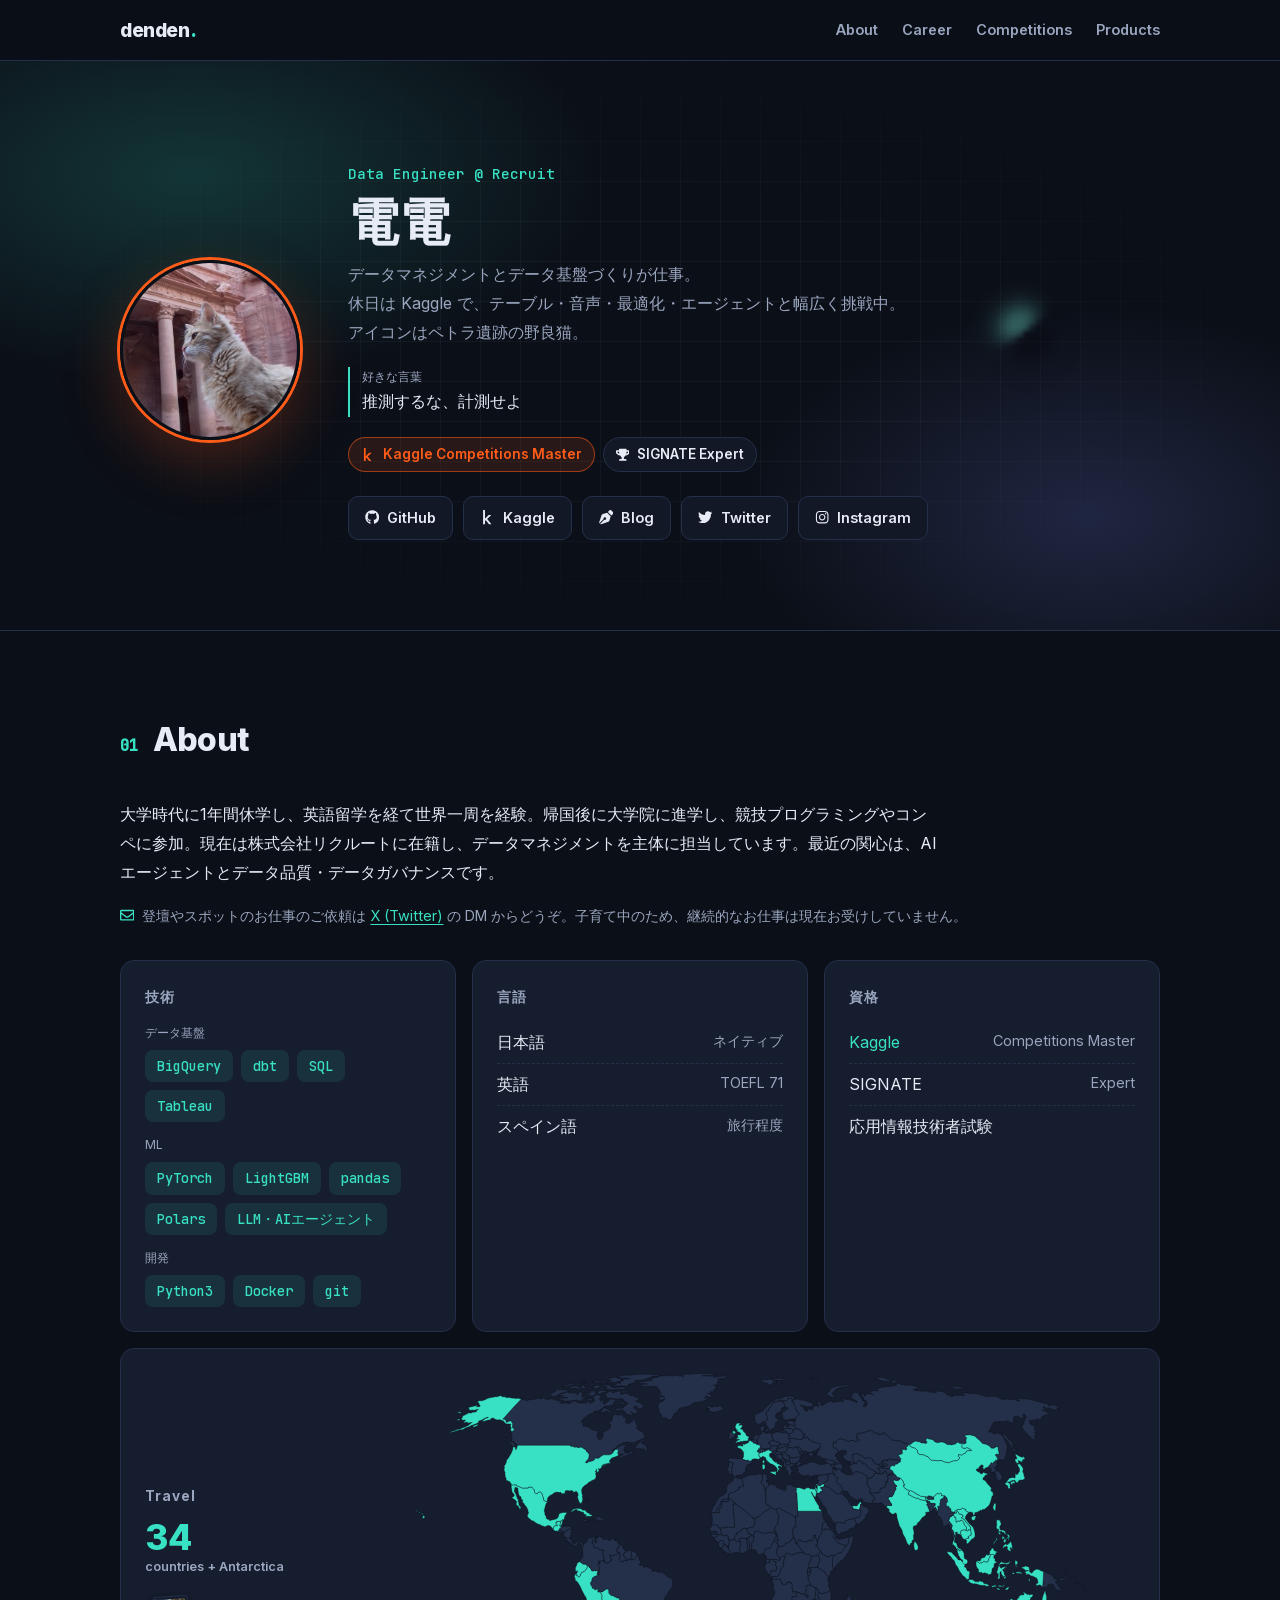
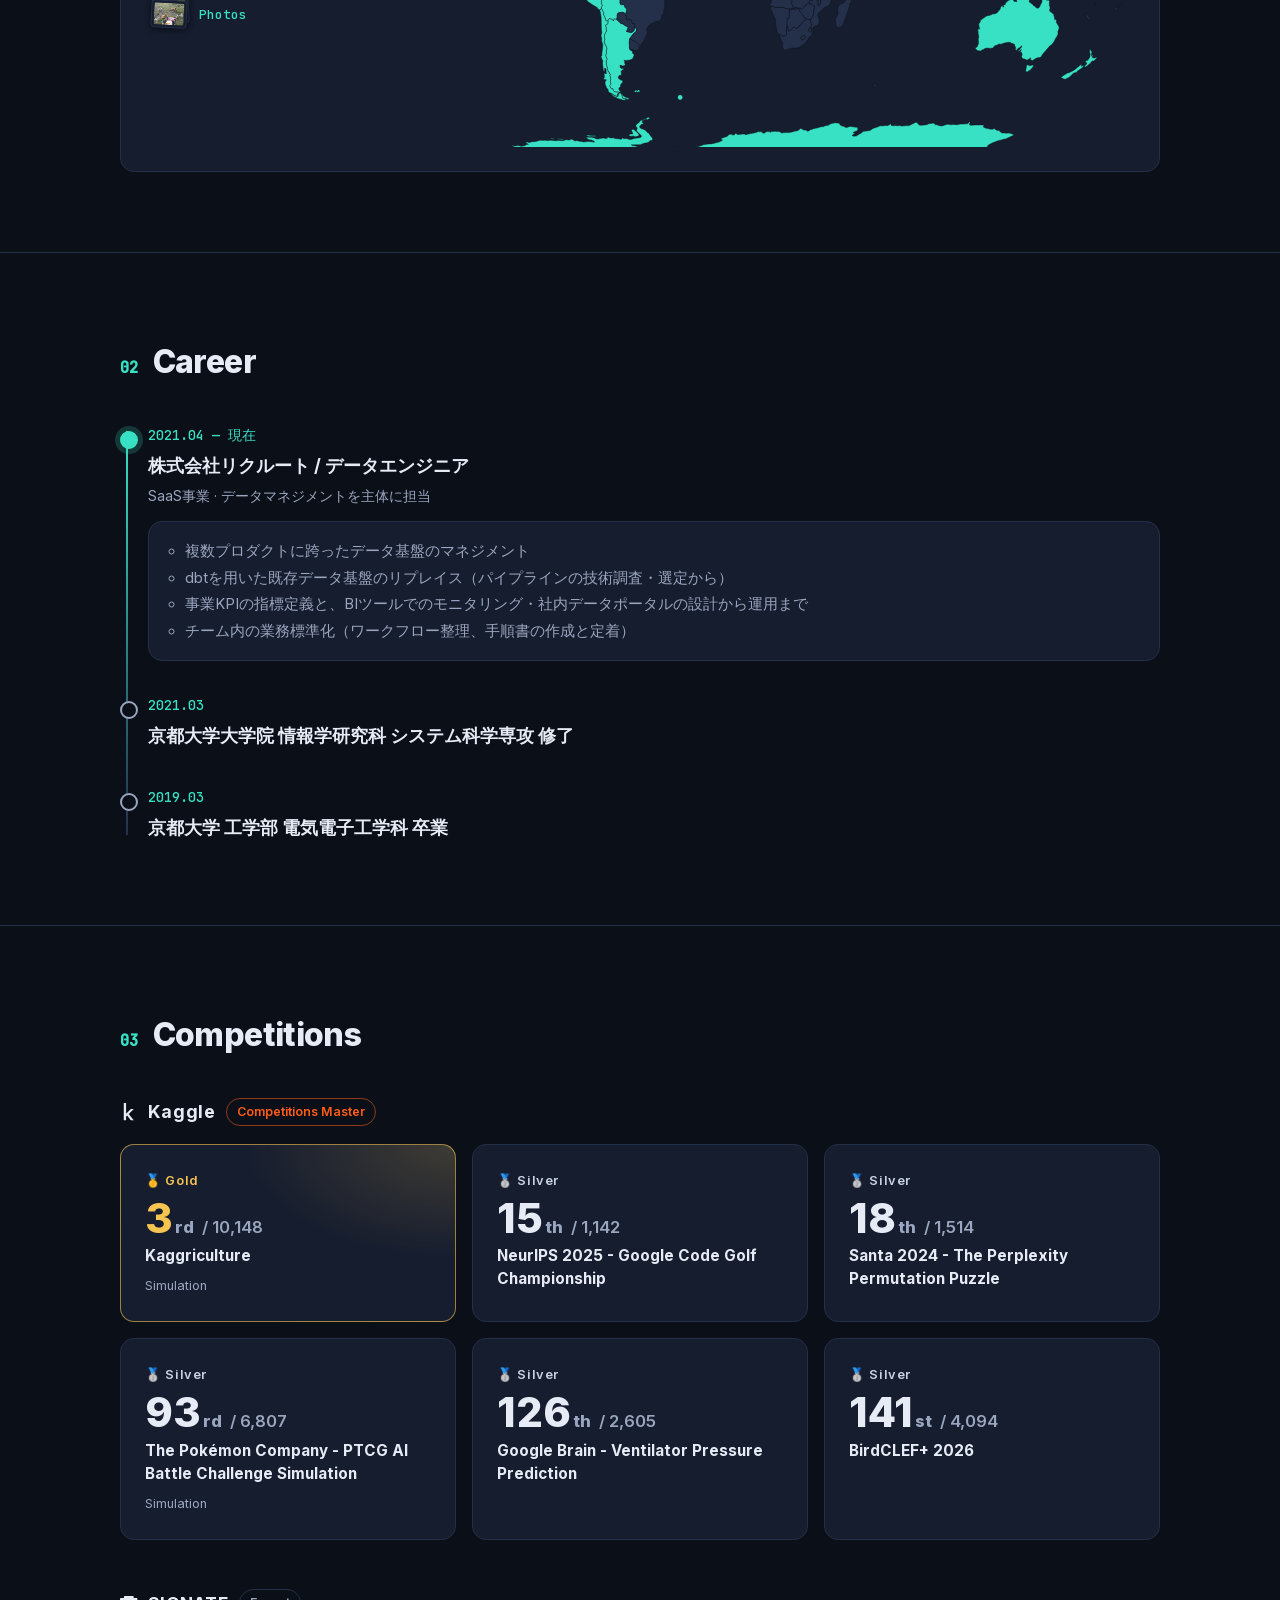
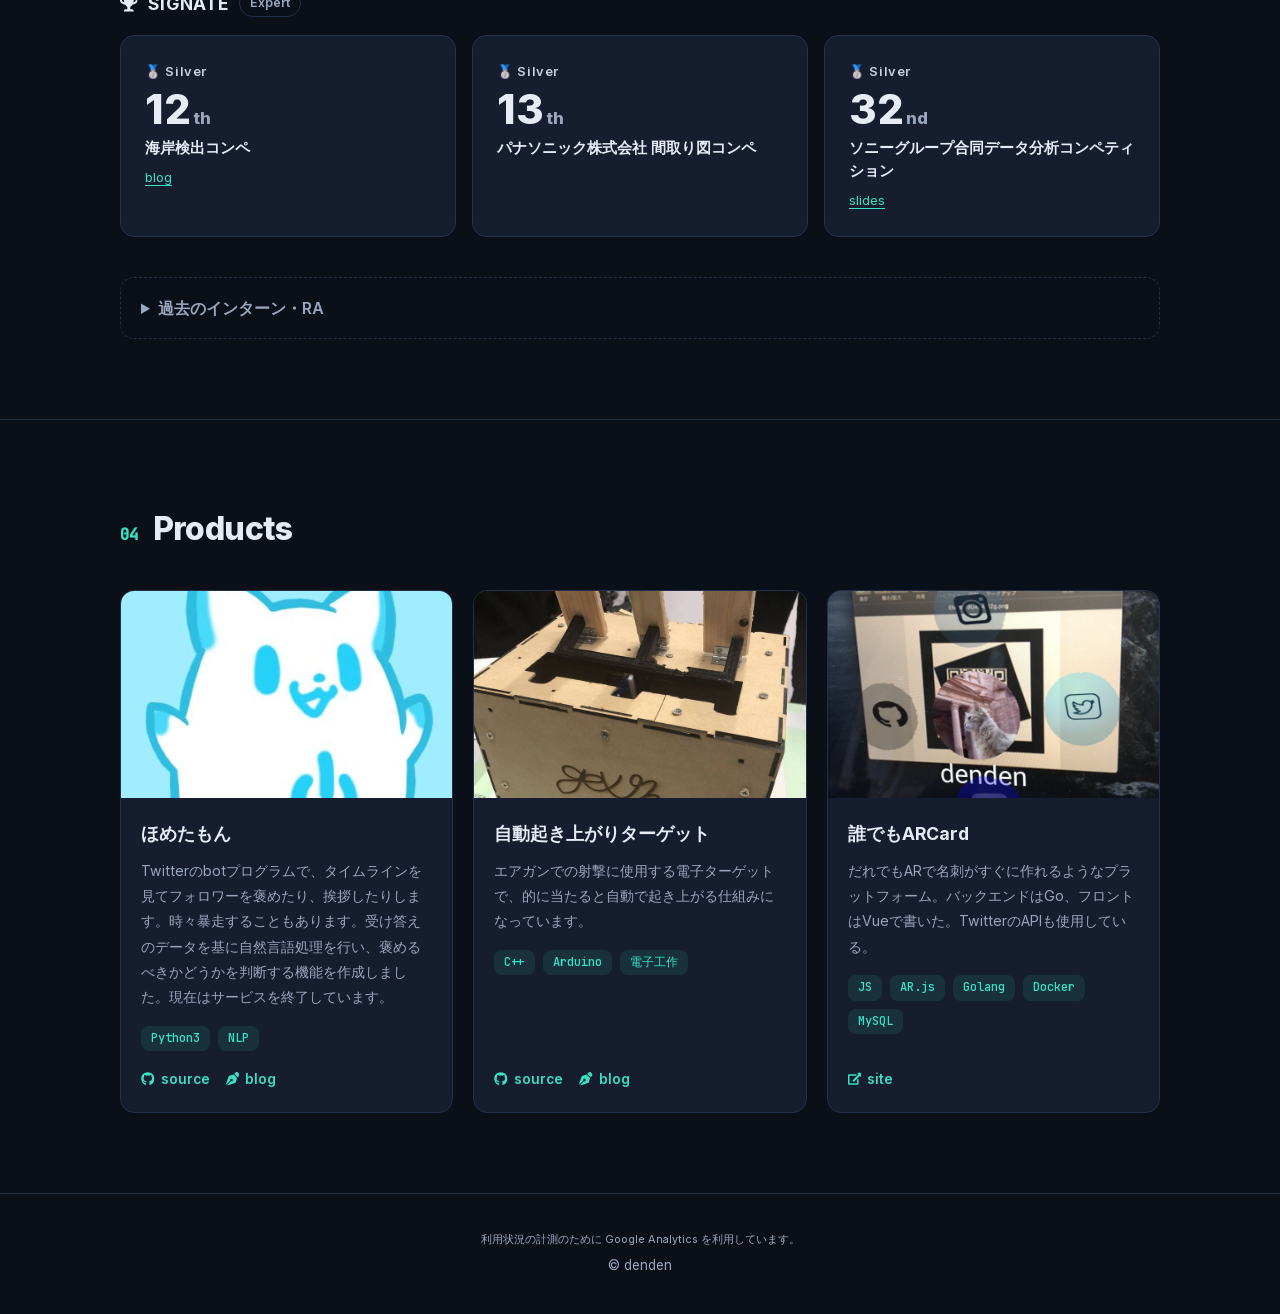
==== index.html @ c428d642 "旅の写真ビューアと地球儀のズーム・標高表示を改善" ====
<!DOCTYPE html>
<html lang="ja">

<head>
  <meta charset="utf-8">
  <!-- viewport -->
  <meta name="viewport" content="width=device-width, initial-scale=1.0">
  <title>電電のページ</title>
  <meta name="description" content="データエンジニア 電電(denden) のプロフィールページ">
  <!-- SNSでシェアしたときのカード -->
  <meta property="og:type" content="website">
  <meta property="og:url" content="https://seven320.github.io/">
  <meta property="og:title" content="電電のページ">
  <meta property="og:description" content="データエンジニア 電電(denden) のプロフィールページ">
  <meta property="og:image" content="https://seven320.github.io/images/icon-circle.jpg">
  <meta property="og:image:alt" content="ヨルダン・ペトラ遺跡の野良猫">
  <meta property="og:site_name" content="電電のページ">
  <meta property="og:locale" content="ja_JP">
  <meta name="twitter:card" content="summary">
  <meta name="twitter:site" content="@yosyuaomenww">
  <link rel="preload" href="fonts/inter-latin.woff2" as="font" type="font/woff2" crossorigin>
  <link rel="icon" href="images/favicon.png" type="image/png">
  <link rel="apple-touch-icon" href="images/apple-touch-icon.png">
  <!-- css link -->
  <link rel="stylesheet" href="css/stylesheet.css">
  <!-- Google Analytics (GA4)。表示を遅くしないようにページの読み込みが終わってから読み込む -->
  <script>
    window.dataLayer = window.dataLayer || [];
    function gtag(){dataLayer.push(arguments);}
    gtag('js', new Date());
    gtag('config', 'G-CBPD48S3KB');
    window.addEventListener('load', function() {
      // 表示が落ち着いてから読み込む
      setTimeout(function() {
        var script = document.createElement('script');
        script.async = true;
        script.src = 'https://www.googletagmanager.com/gtag/js?id=G-CBPD48S3KB';
        document.head.appendChild(script);
      }, 3000);
    });
  </script>
</head>

<body>
  <a href="#main" class="skip-link">本文へスキップ</a>
  <!-- アイコン: Font Awesome Free 5.5.0 (CC BY 4.0) https://fontawesome.com/license/free -->
  <svg class="icon-defs" aria-hidden="true">
    <symbol id="i-github" viewBox="0 0 496 512"><path d="M165.9 397.4c0 2-2.3 3.6-5.2 3.6-3.3.3-5.6-1.3-5.6-3.6 0-2 2.3-3.6 5.2-3.6 3-.3 5.6 1.3 5.6 3.6zm-31.1-4.5c-.7 2 1.3 4.3 4.3 4.9 2.6 1 5.6 0 6.2-2s-1.3-4.3-4.3-5.2c-2.6-.7-5.5.3-6.2 2.3zm44.2-1.7c-2.9.7-4.9 2.6-4.6 4.9.3 2 2.9 3.3 5.9 2.6 2.9-.7 4.9-2.6 4.6-4.6-.3-1.9-3-3.2-5.9-2.9zM244.8 8C106.1 8 0 113.3 0 252c0 110.9 69.8 205.8 169.5 239.2 12.8 2.3 17.3-5.6 17.3-12.1 0-6.2-.3-40.4-.3-61.4 0 0-70 15-84.7-29.8 0 0-11.4-29.1-27.8-36.6 0 0-22.9-15.7 1.6-15.4 0 0 24.9 2 38.6 25.8 21.9 38.6 58.6 27.5 72.9 20.9 2.3-16 8.8-27.1 16-33.7-55.9-6.2-112.3-14.3-112.3-110.5 0-27.5 7.6-41.3 23.6-58.9-2.6-6.5-11.1-33.3 2.6-67.9 20.9-6.5 69 27 69 27 20-5.6 41.5-8.5 62.8-8.5s42.8 2.9 62.8 8.5c0 0 48.1-33.6 69-27 13.7 34.7 5.2 61.4 2.6 67.9 16 17.7 25.8 31.5 25.8 58.9 0 96.5-58.9 104.2-114.8 110.5 9.2 7.9 17 22.9 17 46.4 0 33.7-.3 75.4-.3 83.6 0 6.5 4.6 14.4 17.3 12.1C428.2 457.8 496 362.9 496 252 496 113.3 383.5 8 244.8 8zM97.2 352.9c-1.3 1-1 3.3.7 5.2 1.6 1.6 3.9 2.3 5.2 1 1.3-1 1-3.3-.7-5.2-1.6-1.6-3.9-2.3-5.2-1zm-10.8-8.1c-.7 1.3.3 2.9 2.3 3.9 1.6 1 3.6.7 4.3-.7.7-1.3-.3-2.9-2.3-3.9-2-.6-3.6-.3-4.3.7zm32.4 35.6c-1.6 1.3-1 4.3 1.3 6.2 2.3 2.3 5.2 2.6 6.5 1 1.3-1.3.7-4.3-1.3-6.2-2.2-2.3-5.2-2.6-6.5-1zm-11.4-14.7c-1.6 1-1.6 3.6 0 5.9 1.6 2.3 4.3 3.3 5.6 2.3 1.6-1.3 1.6-3.9 0-6.2-1.4-2.3-4-3.3-5.6-2z"/></symbol>
    <symbol id="i-instagram" viewBox="0 0 448 512"><path d="M224.1 141c-63.6 0-114.9 51.3-114.9 114.9s51.3 114.9 114.9 114.9S339 319.5 339 255.9 287.7 141 224.1 141zm0 189.6c-41.1 0-74.7-33.5-74.7-74.7s33.5-74.7 74.7-74.7 74.7 33.5 74.7 74.7-33.6 74.7-74.7 74.7zm146.4-194.3c0 14.9-12 26.8-26.8 26.8-14.9 0-26.8-12-26.8-26.8s12-26.8 26.8-26.8 26.8 12 26.8 26.8zm76.1 27.2c-1.7-35.9-9.9-67.7-36.2-93.9-26.2-26.2-58-34.4-93.9-36.2-37-2.1-147.9-2.1-184.9 0-35.8 1.7-67.6 9.9-93.9 36.1s-34.4 58-36.2 93.9c-2.1 37-2.1 147.9 0 184.9 1.7 35.9 9.9 67.7 36.2 93.9s58 34.4 93.9 36.2c37 2.1 147.9 2.1 184.9 0 35.9-1.7 67.7-9.9 93.9-36.2 26.2-26.2 34.4-58 36.2-93.9 2.1-37 2.1-147.8 0-184.8zM398.8 388c-7.8 19.6-22.9 34.7-42.6 42.6-29.5 11.7-99.5 9-132.1 9s-102.7 2.6-132.1-9c-19.6-7.8-34.7-22.9-42.6-42.6-11.7-29.5-9-99.5-9-132.1s-2.6-102.7 9-132.1c7.8-19.6 22.9-34.7 42.6-42.6 29.5-11.7 99.5-9 132.1-9s102.7-2.6 132.1 9c19.6 7.8 34.7 22.9 42.6 42.6 11.7 29.5 9 99.5 9 132.1s2.7 102.7-9 132.1z"/></symbol>
    <symbol id="i-kaggle" viewBox="0 0 291.72 512"><path d="M291.72 508.98c-.51 2.01-2.51 3.01-6.01 3.01h-66.92c-4.02 0-7.51-1.75-10.52-5.27L97.74 366.14l-30.82 29.32v109.02c0 5.02-2.51 7.52-7.52 7.52H7.52C2.5 512 0 509.5 0 504.48V7.51C0 2.51 2.5 0 7.52 0H59.4c5.01 0 7.52 2.51 7.52 7.51v306l132.32-133.82c3.51-3.5 7.02-5.26 10.52-5.26h69.18c6.96 0 7.9 7.87 5.26 10.52L144.35 320.26l145.86 181.2"/></symbol>
    <symbol id="i-twitter" viewBox="0 0 512 512"><path d="M459.37 151.716c.325 4.548.325 9.097.325 13.645 0 138.72-105.583 298.558-298.558 298.558-59.452 0-114.68-17.219-161.137-47.106 8.447.974 16.568 1.299 25.34 1.299 49.055 0 94.213-16.568 130.274-44.832-46.132-.975-84.792-31.188-98.112-72.772 6.498.974 12.995 1.624 19.818 1.624 9.421 0 18.843-1.3 27.614-3.573-48.081-9.747-84.143-51.98-84.143-102.985v-1.299c13.969 7.797 30.214 12.67 47.431 13.319-28.264-18.843-46.781-51.005-46.781-87.391 0-19.492 5.197-37.36 14.294-52.954 51.655 63.675 129.3 105.258 216.365 109.807-1.624-7.797-2.599-15.918-2.599-24.04 0-57.828 46.782-104.934 104.934-104.934 30.213 0 57.502 12.67 76.67 33.137 23.715-4.548 46.456-13.32 66.599-25.34-7.798 24.366-24.366 44.833-46.132 57.827 21.117-2.273 41.584-8.122 60.426-16.243-14.292 20.791-32.161 39.308-52.628 54.253z"/></symbol>
    <symbol id="i-envelope" viewBox="0 0 512 512"><path d="M464 64H48C21.49 64 0 85.49 0 112v288c0 26.51 21.49 48 48 48h416c26.51 0 48-21.49 48-48V112c0-26.51-21.49-48-48-48zm0 48v40.805c-22.422 18.259-58.168 46.651-134.587 106.49-16.841 13.247-50.201 45.072-73.413 44.701-23.208.375-56.579-31.459-73.413-44.701C106.18 199.465 70.425 171.067 48 152.805V112h416zM48 400V214.398c22.914 18.251 55.409 43.862 104.938 82.646 21.857 17.205 60.134 55.186 103.062 54.955 42.717.231 80.509-37.199 103.053-54.947 49.528-38.783 82.032-64.401 104.947-82.653V400H48z"/></symbol>
    <symbol id="i-external-link-alt" viewBox="0 0 576 512"><path d="M576 24v127.984c0 21.461-25.96 31.98-40.971 16.971l-35.707-35.709-243.523 243.523c-9.373 9.373-24.568 9.373-33.941 0l-22.627-22.627c-9.373-9.373-9.373-24.569 0-33.941L442.756 76.676l-35.703-35.705C391.982 25.9 402.656 0 424.024 0H552c13.255 0 24 10.745 24 24zM407.029 270.794l-16 16A23.999 23.999 0 0 0 384 303.765V448H64V128h264a24.003 24.003 0 0 0 16.97-7.029l16-16C376.089 89.851 365.381 64 344 64H48C21.49 64 0 85.49 0 112v352c0 26.51 21.49 48 48 48h352c26.51 0 48-21.49 48-48V287.764c0-21.382-25.852-32.09-40.971-16.97z"/></symbol>
    <symbol id="i-pen-nib" viewBox="0 0 512 512"><path d="M136.6 138.79a64.003 64.003 0 0 0-43.31 41.35L0 460l14.69 14.69L164.8 324.58c-2.99-6.26-4.8-13.18-4.8-20.58 0-26.51 21.49-48 48-48s48 21.49 48 48-21.49 48-48 48c-7.4 0-14.32-1.81-20.58-4.8L37.31 497.31 52 512l279.86-93.29a64.003 64.003 0 0 0 41.35-43.31L416 224 288 96l-151.4 42.79zm361.34-64.62l-60.11-60.11c-18.75-18.75-49.16-18.75-67.91 0l-56.55 56.55 128.02 128.02 56.55-56.55c18.75-18.75 18.75-49.15 0-67.91z"/></symbol>
    <symbol id="i-trophy" viewBox="0 0 576 512"><path d="M552 64H448V24c0-13.3-10.7-24-24-24H152c-13.3 0-24 10.7-24 24v40H24C10.7 64 0 74.7 0 88v56c0 35.7 22.5 72.4 61.9 100.7 31.5 22.7 69.8 37.1 110 41.7C203.3 338.5 240 360 240 360v72h-48c-35.3 0-64 20.7-64 56v12c0 6.6 5.4 12 12 12h296c6.6 0 12-5.4 12-12v-12c0-35.3-28.7-56-64-56h-48v-72s36.7-21.5 68.1-73.6c40.3-4.6 78.6-19 110-41.7 39.3-28.3 61.9-65 61.9-100.7V88c0-13.3-10.7-24-24-24zM99.3 192.8C74.9 175.2 64 155.6 64 144v-16h64.2c1 32.6 5.8 61.2 12.8 86.2-15.1-5.2-29.2-12.4-41.7-21.4zM512 144c0 16.1-17.7 36.1-35.3 48.8-12.5 9-26.7 16.2-41.8 21.4 7-25 11.8-53.6 12.8-86.2H512v16z"/></symbol>
  </svg>
  <header class="site-header">
    <div class="container header-inner">
      <a href="#top" class="logo">denden<span>.</span></a>
      <nav class="nav">
        <a href="#about">About</a>
        <a href="#career">Career</a>
        <a href="#competitions">Competitions</a>
        <a href="#products">Products</a>
      </nav>
    </div>
  </header>

  <!-- top part -->
  <section class="hero" id="top">
    <!-- 波紋エフェクト用 -->
    <canvas class="hero-fx" aria-hidden="true"></canvas>
    <div class="container hero-inner">
      <!-- イースターエッグ: アイコンを押すと回る。連打すると鳴く。キーボードでも押せるようにボタンにしている -->
      <div class="icon-wrap">
        <button type="button" class="icon-btn" title="ヨルダン・ペトラ遺跡の野良猫">
          <img class="icon" src="images/icon-circle.jpg" width="480" height="480" alt="ヨルダン・ペトラ遺跡の野良猫">
        </button>
        <span class="icon-bubble" aria-hidden="true"></span>
      </div>
      <div class="hero-text">
        <p class="hero-kicker">Data Engineer @ Recruit</p>
        <h1>電電</h1>
        <p class="hero-lead">データマネジメントとデータ基盤づくりが仕事。<br>休日は Kaggle で、テーブル・音声・最適化・エージェントと幅広く挑戦中。<br>アイコンはペトラ遺跡の野良猫。</p>
        <p class="motto"><span class="motto-label">好きな言葉</span>推測するな、計測せよ</p>
        <div class="badges">
          <a href="https://www.kaggle.com/denden12" class="badge badge-master"><svg class="i" aria-hidden="true"><use href="#i-kaggle"/></svg>Kaggle Competitions Master</a>
          <span class="badge"><svg class="i" aria-hidden="true"><use href="#i-trophy"/></svg>SIGNATE Expert</span>
        </div>
        <div class="links">
          <a href="https://github.com/seven320" class="link-btn"><svg class="i" aria-hidden="true"><use href="#i-github"/></svg>GitHub</a>
          <a href="https://www.kaggle.com/denden12" class="link-btn"><svg class="i" aria-hidden="true"><use href="#i-kaggle"/></svg>Kaggle</a>
          <a href="https://denden-seven.hatenablog.com/" class="link-btn"><svg class="i" aria-hidden="true"><use href="#i-pen-nib"/></svg>Blog</a>
          <a href="https://twitter.com/yosyuaomenww" class="link-btn"><svg class="i" aria-hidden="true"><use href="#i-twitter"/></svg>Twitter</a>
          <a href="https://www.instagram.com/ken_4y4/?hl=ja" class="link-btn"><svg class="i" aria-hidden="true"><use href="#i-instagram"/></svg>Instagram</a>
        </div>
      </div>
    </div>
  </section>

  <main id="main">
    <!-- about part -->
    <section class="section" id="about">
      <div class="container">
        <h2 class="section-title"><span>01</span>About</h2>
        <p class="lead">大学時代に1年間休学し、英語留学を経て世界一周を経験。帰国後に大学院に進学し、競技プログラミングやコンペに参加。現在は株式会社リクルートに在籍し、データマネジメントを主体に担当しています。最近の関心は、AIエージェントとデータ品質・データガバナンスです。</p>
        <p class="contact"><svg class="i" aria-hidden="true"><use href="#i-envelope"/></svg>登壇やスポットのお仕事のご依頼は <a href="https://twitter.com/yosyuaomenww">X (Twitter)</a> の DM からどうぞ。子育て中のため、継続的なお仕事は現在お受けしていません。</p>
        <div class="about-grid">
          <div class="card">
            <h3>技術</h3>
            <p class="chips-label">データ基盤</p>
            <ul class="chips">
              <li>BigQuery</li>
              <li>dbt</li>
              <li>SQL</li>
              <li>Tableau</li>
            </ul>
            <p class="chips-label">ML</p>
            <ul class="chips">
              <li>PyTorch</li>
              <li>LightGBM</li>
              <li>pandas</li>
              <li>Polars</li>
              <li>LLM・AIエージェント</li>
            </ul>
            <p class="chips-label">開発</p>
            <ul class="chips">
              <li>Python3</li>
              <li>Docker</li>
              <li>git</li>
            </ul>
          </div>
          <div class="card">
            <h3>言語</h3>
            <ul class="plain">
              <li>日本語<span>ネイティブ</span></li>
              <li>英語<span>TOEFL 71</span></li>
              <li>スペイン語<span>旅行程度</span></li>
            </ul>
          </div>
          <div class="card">
            <h3>資格</h3>
            <ul class="plain">
              <li><a href="https://www.kaggle.com/denden12">Kaggle</a><span>Competitions Master</span></li>
              <li>SIGNATE<span>Expert</span></li>
              <li>応用情報技術者試験</li>
            </ul>
          </div>
        </div>
        <div class="travel card">
          <div class="travel-info">
            <h3>Travel</h3>
            <p class="travel-count">34<small>countries + Antarctica</small></p>
            <!-- 写真の束を開くボタン。写真があるときだけ JS で出す -->
            <button type="button" class="photo-peek" aria-label="旅行の写真を見る" hidden>
              <span class="photo-peek-card"><img src="data:," alt=""></span>
              <span class="photo-peek-card"><img src="data:," alt=""></span>
              <span class="photo-peek-text">Photos</span>
            </button>
          </div>
          <!-- JS で SVG をページに埋め込み、行った国を押すとその国の写真を出す。埋め込めないときは画像のまま -->
          <div class="travel-map-wrap">
            <img class="travel-map" src="images/world-map.svg" width="960" height="473" loading="lazy" alt="行った国を塗った世界地図">
            <p class="travel-label" aria-hidden="true"></p>
          </div>
        </div>
      </div>
    </section>

    <!-- career part -->
    <section class="section" id="career">
      <div class="container">
        <h2 class="section-title"><span>02</span>Career</h2>
        <ol class="timeline">
          <li class="current">
            <p class="when">2021.04 — 現在</p>
            <h3>株式会社リクルート / データエンジニア</h3>
            <p class="where">SaaS事業 · データマネジメントを主体に担当</p>
            <ul>
              <li>複数プロダクトに跨ったデータ基盤のマネジメント</li>
              <li>dbtを用いた既存データ基盤のリプレイス（パイプラインの技術調査・選定から）</li>
              <li>事業KPIの指標定義と、BIツールでのモニタリング・社内データポータルの設計から運用まで</li>
              <li>チーム内の業務標準化（ワークフロー整理、手順書の作成と定着）</li>
            </ul>
          </li>
          <li>
            <p class="when">2021.03</p>
            <h3>京都大学大学院 情報学研究科 システム科学専攻 修了</h3>
          </li>
          <li>
            <p class="when">2019.03</p>
            <h3>京都大学 工学部 電気電子工学科 卒業</h3>
          </li>
        </ol>
      </div>
    </section>

    <!-- competitions part -->
    <section class="section" id="competitions">
      <div class="container">
        <h2 class="section-title"><span>03</span>Competitions</h2>
        <h3 class="sub-title"><svg class="i" aria-hidden="true"><use href="#i-kaggle"/></svg>Kaggle<a href="https://www.kaggle.com/denden12" class="tier tier-master">Competitions Master</a></h3>
        <div class="medal-grid">
          <article class="medal-card gold">
            <p class="medal">🥇 Gold</p>
            <p class="rank">3<small>rd</small><span class="of">/ 10,148</span></p>
            <h3><a href="https://www.kaggle.com/competitions/kaggriculture" class="card-link">Kaggriculture</a></h3>
            <p class="meta">Simulation</p>
          </article>
          <article class="medal-card">
            <p class="medal">🥈 Silver</p>
            <p class="rank">15<small>th</small><span class="of">/ 1,142</span></p>
            <h3><a href="https://www.kaggle.com/competitions/google-code-golf-2025" class="card-link">NeurIPS 2025 - Google Code Golf Championship</a></h3>
          </article>
          <article class="medal-card">
            <p class="medal">🥈 Silver</p>
            <p class="rank">18<small>th</small><span class="of">/ 1,514</span></p>
            <h3><a href="https://www.kaggle.com/competitions/santa-2024" class="card-link">Santa 2024 - The Perplexity Permutation Puzzle</a></h3>
          </article>
          <article class="medal-card">
            <p class="medal">🥈 Silver</p>
            <p class="rank">93<small>rd</small><span class="of">/ 6,807</span></p>
            <h3><a href="https://www.kaggle.com/competitions/pokemon-tcg-ai-battle" class="card-link">The Pokémon Company - PTCG AI Battle Challenge Simulation</a></h3>
            <p class="meta">Simulation</p>
          </article>
          <article class="medal-card">
            <p class="medal">🥈 Silver</p>
            <p class="rank">126<small>th</small><span class="of">/ 2,605</span></p>
            <h3><a href="https://www.kaggle.com/competitions/ventilator-pressure-prediction" class="card-link">Google Brain - Ventilator Pressure Prediction</a></h3>
          </article>
          <article class="medal-card">
            <p class="medal">🥈 Silver</p>
            <p class="rank">141<small>st</small><span class="of">/ 4,094</span></p>
            <h3><a href="https://www.kaggle.com/competitions/birdclef-2026" class="card-link">BirdCLEF+ 2026</a></h3>
          </article>
        </div>

        <h3 class="sub-title"><svg class="i" aria-hidden="true"><use href="#i-trophy"/></svg>SIGNATE<span class="tier">Expert</span></h3>
        <div class="medal-grid">
          <article class="medal-card">
            <p class="medal">🥈 Silver</p>
            <p class="rank">12<small>th</small></p>
            <h3><a href="https://signate.jp/competitions/284" class="card-link">海岸検出コンペ</a></h3>
            <p class="meta"><a href="https://denden-seven.hatenablog.com/entry/coastline">blog</a></p>
          </article>
          <article class="medal-card">
            <p class="medal">🥈 Silver</p>
            <p class="rank">13<small>th</small></p>
            <h3><a href="https://user.competition.signate.jp/ja/competition/detail/?competition=f69a9e560fc1425cb7737a6221af9359" class="card-link">パナソニック株式会社 間取り図コンペ</a></h3>
          </article>
          <article class="medal-card">
            <p class="medal">🥈 Silver</p>
            <p class="rank">32<small>nd</small></p>
            <h3><a href="https://user.competition.signate.jp/ja/competition/detail/?competition=baf8c590d2274766b08b57a821387803" class="card-link">ソニーグループ合同データ分析コンペティション</a></h3>
            <p class="meta"><a href="https://docs.google.com/presentation/d/1uQlXY5uBzi0eykS2nM_Kw-N1N0KYd7GkTHcVYKerdrM/edit#slide=id.p">slides</a></p>
          </article>
        </div>

        <details class="history">
          <summary>過去のインターン・RA</summary>
          <ul>
            <li>京都大学日立研究所にて強化学習に関してリサーチアシスタントとして勤務</li>
            <li>VOYAGE GROUP夏インターン「Treasure」に参加
              <a href="https://denden-seven.hatenablog.com/entry/2019/09/01/150659">詳細blog</a>
            </li>
            <li>Recruit夏インターンに参加
              <a href="https://denden-seven.hatenablog.com/entry/2019/09/30/180550">詳細blog</a>
            </li>
          </ul>
        </details>
      </div>
    </section>

    <!-- product part -->
    <section class="section" id="products">
      <div class="container">
        <h2 class="section-title"><span>04</span>Products</h2>
        <div class="product-grid">
          <article class="product">
            <a href="https://twitter.com/denden_by" class="thumb">
              <img src="images/hometamon.jpg" width="400" height="400" loading="lazy" alt="ほめたもん">
            </a>
            <div class="product-body">
              <h3>ほめたもん</h3>
              <p>Twitterのbotプログラムで、タイムラインを見てフォロワーを褒めたり、挨拶したりします。時々暴走することもあります。受け答えのデータを基に自然言語処理を行い、褒めるべきかどうかを判断する機能を作成しました。現在はサービスを終了しています。</p>
              <ul class="chips small">
                <li>Python3</li>
                <li>NLP</li>
              </ul>
              <div class="product-links">
                <a href="https://github.com/seven320/metamon_code"><svg class="i" aria-hidden="true"><use href="#i-github"/></svg>source</a>
                <a href="https://denden-seven.hatenablog.com/entry/2019/01/09/131220"><svg class="i" aria-hidden="true"><use href="#i-pen-nib"/></svg>blog</a>
              </div>
            </div>
          </article>
          <article class="product">
            <div class="thumb">
              <img src="images/Autotarget.jpg" width="800" height="800" loading="lazy" alt="自動起き上がりターゲット">
            </div>
            <div class="product-body">
              <h3>自動起き上がりターゲット</h3>
              <p>エアガンでの射撃に使用する電子ターゲットで、的に当たると自動で起き上がる仕組みになっています。</p>
              <ul class="chips small">
                <li>C++</li>
                <li>Arduino</li>
                <li>電子工作</li>
              </ul>
              <div class="product-links">
                <a href="https://github.com/seven320/-Target_on_with_Arduino"><svg class="i" aria-hidden="true"><use href="#i-github"/></svg>source</a>
                <a href="https://denden-seven.hatenablog.com/entry/2019/09/02/153824"><svg class="i" aria-hidden="true"><use href="#i-pen-nib"/></svg>blog</a>
              </div>
            </div>
          </article>
          <article class="product">
            <a href="https://arcard.denden.app" class="thumb">
              <img src="images/ARCard.jpg" width="750" height="750" loading="lazy" alt="誰でもARCard">
            </a>
            <div class="product-body">
              <h3>誰でもARCard</h3>
              <p>だれでもARで名刺がすぐに作れるようなプラットフォーム。バックエンドはGo、フロントはVueで書いた。TwitterのAPIも使用している。</p>
              <ul class="chips small">
                <li>JS</li>
                <li>AR.js</li>
                <li>Golang</li>
                <li>Docker</li>
                <li>MySQL</li>
              </ul>
              <div class="product-links">
                <a href="https://arcard.denden.app"><svg class="i" aria-hidden="true"><use href="#i-external-link-alt"/></svg>site</a>
              </div>
            </div>
          </article>
        </div>
      </div>
    </section>
  </main>

  <!-- 旅行の写真の束。いちばん上の写真をドラッグするか押すと、束のいちばん下に回る -->
  <dialog class="photo-stack" aria-label="旅行の写真">
    <div class="photo-stack-topbar">
      <div class="photo-stack-brand">
        <span class="photo-stack-brand-mark" aria-hidden="true">↗</span>
        <div>
          <p class="photo-stack-eyebrow">TRAVEL JOURNAL</p>
          <h2>旅の記録</h2>
        </div>
      </div>
      <button type="button" class="photo-stack-close">
        <span>閉じる</span>
        <svg width="16" height="16" viewBox="0 0 16 16" fill="none" aria-hidden="true"><path d="m4 4 8 8M12 4l-8 8" stroke="currentColor" stroke-width="1.5"/></svg>
      </button>
    </div>
    <!-- 開いたときは束にフォーカスを置いて、そのまま ← → キーでめくれるようにする -->
    <div class="photo-stack-main">
      <div class="photo-stack-cards" tabindex="-1" autofocus></div>
      <!-- いちばん上の写真を撮った場所に回る地球儀。読み込めないときは出さない -->
      <div class="photo-globe-wrap" hidden>
        <p class="photo-globe-eyebrow" aria-hidden="true">ON THE MAP</p>
        <div class="photo-globe-viewport" title="ホイール・ピンチで拡大・縮小">
          <canvas class="photo-globe" aria-hidden="true"></canvas>
          <span class="photo-globe-pulse" aria-hidden="true" hidden></span>
        </div>
        <p class="photo-globe-country"></p>
        <p class="photo-globe-label"></p>
        <div class="photo-globe-controls" role="group" aria-label="地球儀の拡大・縮小">
          <button type="button" class="photo-globe-zoom-out" aria-label="地球儀を縮小" title="縮小" disabled>−</button>
          <button type="button" class="photo-globe-zoom-reset" aria-label="現在1.0倍。1倍に戻す" title="1倍に戻す">1.0×</button>
          <button type="button" class="photo-globe-zoom-in" aria-label="地球儀を拡大" title="拡大">＋</button>
        </div>
        <p class="photo-globe-legend"><span>訪問した国</span><span>撮影場所</span></p>
      </div>
    </div>
    <div class="photo-stack-footer">
      <p class="photo-stack-hint"><span aria-hidden="true">← →</span> キー / スワイプで写真をめくる</p>
      <div class="photo-stack-navigation" role="group" aria-label="写真の切り替え">
        <button type="button" class="photo-stack-prev" aria-label="前の写真">
          <svg width="18" height="18" viewBox="0 0 20 20" fill="none" aria-hidden="true"><path d="m12 5-5 5 5 5" stroke="currentColor" stroke-width="1.5"/></svg>
        </button>
        <span class="photo-stack-position" aria-live="polite" aria-atomic="true"></span>
        <span class="photo-stack-progress" aria-hidden="true"><span></span></span>
        <button type="button" class="photo-stack-next" aria-label="次の写真">
          <svg width="18" height="18" viewBox="0 0 20 20" fill="none" aria-hidden="true"><path d="m8 5 5 5-5 5" stroke="currentColor" stroke-width="1.5"/></svg>
        </button>
      </div>
    </div>
  </dialog>

  <footer class="site-footer">
    <p class="analytics-note">利用状況の計測のために Google Analytics を利用しています。</p>
    <p>© denden</p>
  </footer>
  <script src="js/globe-terrain.js"></script>
  <script src="js/photo-globe.js"></script>
  <script src="js/travel-photos.js"></script>
  <script src="js/travel.js"></script>
  <script>
  // heroの背景に水面を作る
  // 時刻(秒)をSHA-256でハッシュ化した値で水滴を落とし、波動方程式で波紋を広げて、水面の傾きから光の当たり方を描く
  (function() {
    var hero = document.querySelector('.hero');
    var canvas = document.querySelector('.hero-fx');
    if (!hero || !canvas || !canvas.getContext) return;
    var ctx = canvas.getContext('2d');
    var reduceMotion = window.matchMedia('(prefers-reduced-motion: reduce)');

    var CELL = 6;          // 水面1マスの大きさ(px)
    var DAMPING = 0.965;   // 波の減衰(小さいほど早く消えて広がる距離が短くなる)
    var VISIBLE_RADIUS = 0.5;  // 水滴を落とす範囲(マスクの楕円の半径に対する割合)
    var MAX_HEIGHT = 500;  // 水面の高さの上限(連打で波が大きくなりすぎないように)
    var LIGHT = [-0.6, -0.8]; // 光の向き(左上から)
    var cols, rows, cur, prev, image;
    var lastSecond = -1;
    var lastFrame = 0;
    var visible = true;
    var running = false;
    var resizeTimer = null;

    // 時刻の文字列をSHA-256でハッシュ化して32バイトを返す
    function sha256(str) {
      if (!window.crypto || !crypto.subtle) return Promise.resolve(null);
      return crypto.subtle.digest('SHA-256', new TextEncoder().encode(str)).then(function(buf) {
        return new Uint8Array(buf);
      });
    }

    // ハッシュの2バイトを0〜1の値にする
    function unit(bytes, i) {
      return ((bytes[i] << 8) | bytes[i + 1]) / 65535;
    }

    function resize() {
      var nextCols = Math.ceil(hero.clientWidth / CELL);
      var nextRows = Math.ceil(hero.clientHeight / CELL);
      // スマホのアドレスバーの出し入れなどで大きさが変わらないときは水面を作り直さない
      if (nextCols === cols && nextRows === rows) return;
      cols = nextCols;
      rows = nextRows;
      cur = new Float32Array(cols * rows);
      prev = new Float32Array(cols * rows);
      canvas.width = cols;
      canvas.height = rows;
      image = ctx.createImageData(cols, rows);
    }

    // 双曲線正割
    function sech(x) {
      return 1 / Math.cosh(x);
    }

    // 水滴の形はソリトン(KdV方程式の孤立波)と同じ sech^2 のプロファイルにする
    function drop(cx, cy, width, power) {
      var reach = Math.ceil(width * 3);
      for (var y = -reach; y <= reach; y++) {
        for (var x = -reach; x <= reach; x++) {
          var px = cx + x;
          var py = cy + y;
          if (px < 1 || py < 1 || px >= cols - 1 || py >= rows - 1) continue;
          var s = sech(Math.sqrt(x * x + y * y) / width);
          var i = py * cols + px;
          cur[i] = Math.max(-MAX_HEIGHT, Math.min(MAX_HEIGHT, cur[i] + power * s * s));
        }
      }
    }

    // 1秒ごとに、その時刻のハッシュから水滴を落とすか・どこに落とすかを決める
    function rainFromClock() {
      var second = Math.floor(Date.now() / 1000);
      if (second === lastSecond) return;
      lastSecond = second;
      sha256(new Date(second * 1000).toISOString()).then(function(bytes) {
        if (!bytes || unit(bytes, 0) >= 0.3) return;   // 30%の確率で落とす
        // CSSのマスク(中央から30%まではっきり、75%で消える)で見える楕円の中にだけ落とす
        var angle = unit(bytes, 2) * Math.PI * 2;
        var radius = Math.sqrt(unit(bytes, 4)) * VISIBLE_RADIUS;  // 楕円の中で面積あたり均一に
        var x = Math.floor(cols / 2 + Math.cos(angle) * radius * cols / Math.SQRT2);
        var y = Math.floor(rows / 2 + Math.sin(angle) * radius * rows / Math.SQRT2);
        var width = 1.2 + unit(bytes, 6) * 1.6;
        var power = 160 + unit(bytes, 8) * 200;
        drop(x, y, width, power);
      });
    }

    function step() {
      for (var y = 1; y < rows - 1; y++) {
        for (var x = 1; x < cols - 1; x++) {
          var i = y * cols + x;
          var next = (cur[i - 1] + cur[i + 1] + cur[i - cols] + cur[i + cols]) / 2 - prev[i];
          next *= DAMPING;
          prev[i] = next > MAX_HEIGHT ? MAX_HEIGHT : next < -MAX_HEIGHT ? -MAX_HEIGHT : next;
        }
      }
      var tmp = cur;
      cur = prev;
      prev = tmp;
    }

    function render() {
      var data = image.data;
      for (var y = 1; y < rows - 1; y++) {
        for (var x = 1; x < cols - 1; x++) {
          var i = y * cols + x;
          // 水面の傾き
          var nx = cur[i - 1] - cur[i + 1];
          var ny = cur[i - cols] - cur[i + cols];
          // tanhで明るさを-1〜1になめらかに収める(強い波でも白飛びしない)
          var shade = Math.tanh((nx * LIGHT[0] + ny * LIGHT[1]) / 120);
          var o = i * 4;
          if (shade > 0) {
            // 光が当たる面: アクセント色のハイライト
            data[o] = 120; data[o + 1] = 240; data[o + 2] = 220;
            data[o + 3] = shade * 255;
          } else {
            // 光が当たらない面: 影
            data[o] = 0; data[o + 1] = 0; data[o + 2] = 0;
            data[o + 3] = -shade * 200;
          }
        }
      }
      ctx.putImageData(image, 0, 0);
    }

    function loop(now) {
      if (!shouldRun()) {
        running = false;
        return;
      }
      requestAnimationFrame(loop);
      var interval = 1000 / 40;
      if (now - lastFrame < interval - 4) return;
      // 端数を持ち越して、60Hzでも120Hzでも1秒に約40回計算する
      lastFrame = now - ((now - lastFrame) % interval);
      rainFromClock();
      step();
      render();
    }

    function shouldRun() {
      return visible && !document.hidden && !reduceMotion.matches;
    }

    // 見えている間だけ動かす
    function update() {
      if (shouldRun() && !running) {
        running = true;
        requestAnimationFrame(loop);
      }
      if (reduceMotion.matches) ctx.clearRect(0, 0, canvas.width, canvas.height);
    }

    // 画面上の位置を水面のマスに変換する(canvasは引き伸ばして表示している)
    function poke(clientX, clientY) {
      var rect = canvas.getBoundingClientRect();
      var x = Math.floor((clientX - rect.left) / rect.width * cols);
      var y = Math.floor((clientY - rect.top) / rect.height * rows);
      drop(x, y, 2.5, 360);
    }

    resize();
    function scheduleResize() {
      clearTimeout(resizeTimer);
      resizeTimer = setTimeout(resize, 150);
    }
    if (window.ResizeObserver) {
      new ResizeObserver(scheduleResize).observe(hero);
    } else {
      window.addEventListener('resize', scheduleResize);
    }
    hero.addEventListener('pointerdown', function(e) {
      // リンクやボタンを押したときは水滴を落とさない
      // 携帯ではスクロールのたびに揺れてしまうので、タッチでは落とさない
      if (reduceMotion.matches || e.pointerType === 'touch' || e.target.closest('a, button')) return;
      poke(e.clientX, e.clientY);
    });
    new IntersectionObserver(function(entries) {
      visible = entries[entries.length - 1].isIntersecting;
      update();
    }).observe(hero);
    document.addEventListener('visibilitychange', update);
    reduceMotion.addEventListener('change', update);
    update();
  })();

  // アイコンを押すたびに1回転させる。連打すると回転が足されて速く回り、3回続けて押すと鳴く
  (function() {
    var button = document.querySelector('.icon-btn');
    var icon = document.querySelector('.icon');
    var bubble = document.querySelector('.icon-bubble');
    if (!button || !icon || !bubble) return;
    var reduceMotion = window.matchMedia('(prefers-reduced-motion: reduce)');
    var COMBO = 3;          // 鳴くまでの連打回数
    var COMBO_GAP = 600;    // これより間が空いたら連打を数え直す(ms)
    // 鳴くときのセリフ。毎回この中からランダムに選ぶ
    var LINES = [
      'にゃー',
      '目が回る…',
      'やめるにゃ'
    ];
    var lastLine = -1;
    var turns = 0;
    var combo = 0;
    var comboTimer = null;
    var bubbleTimer = null;

    button.addEventListener('click', function() {
      if (!reduceMotion.matches) {
        turns++;
        // コインのように縦の軸で回す
        icon.style.transform = 'perspective(600px) rotateY(' + turns * 360 + 'deg)';
      }
      combo++;
      clearTimeout(comboTimer);
      comboTimer = setTimeout(function() { combo = 0; }, COMBO_GAP);
      if (combo < COMBO) return;
      combo = 0;
      // 前回と同じセリフが続かないようにする
      var next;
      do {
        next = Math.floor(Math.random() * LINES.length);
      } while (next === lastLine);
      lastLine = next;
      bubble.textContent = LINES[next];
      bubble.classList.add('show');
      clearTimeout(bubbleTimer);
      bubbleTimer = setTimeout(function() { bubble.classList.remove('show'); }, 1500);
    });
  })();
  </script>
</body>

</html>
---- css/stylesheet.css ----
/* Webフォントは自前で配信する (Inter / JetBrains Mono: SIL Open Font License 1.1) */
@font-face {
  font-family: "Inter";
  font-style: normal;
  font-weight: 100 900;
  font-display: swap;
  src: url(../fonts/inter-latin.woff2) format("woff2");
  unicode-range: U+0000-00FF, U+0131, U+0152-0153, U+02BB-02BC, U+02C6, U+02DA, U+02DC, U+0304, U+0308, U+0329, U+2000-206F, U+20AC, U+2122, U+2191, U+2193, U+2212, U+2215, U+FEFF, U+FFFD;
}

@font-face {
  font-family: "JetBrains Mono";
  font-style: normal;
  font-weight: 500;
  font-display: swap;
  src: url(../fonts/jetbrains-mono-latin.woff2) format("woff2");
  unicode-range: U+0000-00FF, U+0131, U+0152-0153, U+02BB-02BC, U+02C6, U+02DA, U+02DC, U+0304, U+0308, U+0329, U+2000-206F, U+20AC, U+2122, U+2191, U+2193, U+2212, U+2215, U+FEFF, U+FFFD;
}

/* color tokens */
:root {
  --bg: #0b0f17;
  --bg-elev: #121826;
  --bg-card: #161d2e;
  --border: #243049;
  --text: #e6ebf5;
  --text-sub: #9aa6bf;
  --accent: #38e1c4;
  --accent-2: #7c8cff;
  --gold: #f5c451;
  --silver: #c9d2e3;
  --kaggle-master: #ff5c19;
  --radius: 14px;
}

* {
  box-sizing: border-box;
}

html {
  scroll-behavior: smooth;
}

@media (prefers-reduced-motion: reduce) {
  html {
    scroll-behavior: auto;
  }
}

body {
  margin: 0;
  background-color: var(--bg);
  color: var(--text);
  /* 日本語は OS のフォント(Webフォントは重いため) */
  font-family: "Inter", "Hiragino Sans", "Hiragino Kaku Gothic ProN", "Yu Gothic", "Meiryo", sans-serif;
  line-height: 1.8;
  -webkit-font-smoothing: antialiased;
}

a {
  color: var(--accent);
  text-decoration: none;
}

a:hover {
  text-decoration: underline;
}

/* キーボードで操作しているときだけフォーカスの枠を出す */
:focus-visible {
  outline: 2px solid var(--accent);
  outline-offset: 3px;
  border-radius: 4px;
}

/* キーボードで最初にTabを押したときだけ出る */
.skip-link {
  position: absolute;
  top: 8px;
  left: 8px;
  z-index: 20;
  padding: 8px 16px;
  border-radius: 8px;
  background: var(--accent);
  color: var(--bg);
  font-weight: 700;
  transform: translateY(-200%);
}

.skip-link:focus {
  transform: none;
}

.container {
  max-width: 1080px;
  padding: 0 20px;
  margin: 0 auto;
}

/* アイコン */
.icon-defs {
  position: absolute;
  width: 0;
  height: 0;
}

.i {
  width: 1em;
  height: 1em;
  flex-shrink: 0;
  fill: currentColor;
  vertical-align: -0.125em;
}

/* 文中のリンクは色だけでなく下線でも分かるように */
.contact a,
.medal-card .meta a,
.history a {
  text-decoration: underline;
  text-underline-offset: 3px;
}

/* header */
.site-header {
  position: sticky;
  top: 0;
  z-index: 10;
  background: rgba(11, 15, 23, 0.75);
  backdrop-filter: blur(10px);
  -webkit-backdrop-filter: blur(10px);
  border-bottom: 1px solid var(--border);
}

.header-inner {
  display: flex;
  align-items: center;
  justify-content: space-between;
  height: 60px;
}

.logo {
  color: var(--text);
  font-weight: 800;
  font-size: 1.2em;
  letter-spacing: -0.02em;
}

.logo span {
  color: var(--accent);
}

.logo:hover {
  text-decoration: none;
}

.nav {
  display: flex;
  gap: 24px;
}

.nav a {
  color: var(--text-sub);
  font-size: 0.9em;
  font-weight: 600;
  transition: color 0.2s;
}

.nav a:hover {
  color: var(--text);
  text-decoration: none;
}

/* top part */
.hero {
  position: relative;
  overflow: hidden;
  padding: 100px 0 90px;
  background:
    radial-gradient(600px 300px at 15% 20%, rgba(56, 225, 196, 0.18), transparent 70%),
    radial-gradient(500px 300px at 85% 80%, rgba(124, 140, 255, 0.18), transparent 70%);
}

.hero::before {
  /* うっすらグリッド */
  content: "";
  position: absolute;
  inset: 0;
  background-image:
    linear-gradient(rgba(255, 255, 255, 0.04) 1px, transparent 1px),
    linear-gradient(90deg, rgba(255, 255, 255, 0.04) 1px, transparent 1px);
  background-size: 40px 40px;
  mask-image: radial-gradient(ellipse at center, black 30%, transparent 75%);
  -webkit-mask-image: radial-gradient(ellipse at center, black 30%, transparent 75%);
  pointer-events: none;
}

.hero-fx {
  /* 水面の光。低解像度で描いて引き伸ばす */
  position: absolute;
  inset: 0;
  width: 100%;
  height: 100%;
  opacity: 0.55;
  mask-image: radial-gradient(ellipse at center, black 30%, transparent 75%);
  -webkit-mask-image: radial-gradient(ellipse at center, black 30%, transparent 75%);
  pointer-events: none;
}

.hero-inner {
  position: relative;
  display: flex;
  align-items: center;
  gap: 48px;
}

.icon-wrap {
  position: relative;
  flex-shrink: 0;
}

.icon-btn {
  display: block;
  padding: 0;
  border: 0;
  border-radius: 50%;
  background: none;
  cursor: pointer;
}

.icon-btn:focus-visible {
  outline-offset: 6px;
  border-radius: 50%;
}

.icon {
  display: block;
  width: 180px;
  height: 180px;
  border-radius: 50%;
  object-fit: cover;
  border: 3px solid var(--bg);
  box-shadow: 0 0 0 3px var(--kaggle-master), 0 20px 60px rgba(255, 92, 25, 0.25);
  /* 押すたびに回る。連打したときに勢いよく回って、ゆっくり止まる */
  transition: transform 0.8s cubic-bezier(0.2, 0.8, 0.3, 1);
}

/* 連打したときの吹き出し */
.icon-bubble {
  position: absolute;
  top: -4px;
  right: -16px;
  padding: 4px 12px;
  border: 1px solid var(--kaggle-master);
  border-radius: 999px;
  background: var(--bg-elev);
  color: var(--text);
  font-size: 0.9em;
  font-weight: 600;
  white-space: nowrap;
  opacity: 0;
  transform: translateY(6px) scale(0.9);
  transition: opacity 0.2s, transform 0.2s;
  pointer-events: none;
}

.icon-bubble.show {
  opacity: 1;
  transform: none;
}

@media (prefers-reduced-motion: reduce) {
  .icon,
  .icon-bubble {
    transition: none;
  }
}

.hero-kicker {
  margin: 0;
  color: var(--accent);
  font-family: "JetBrains Mono", monospace;
  font-size: 0.9em;
}

.hero h1 {
  margin: 4px 0 8px;
  font-size: 3.2em;
  line-height: 1.2;
  font-weight: 800;
}

.hero-lead {
  margin: 0 0 20px;
  color: var(--text-sub);
}

.motto {
  margin: 0 0 20px;
  padding-left: 12px;
  border-left: 2px solid var(--accent);
  font-family: "JetBrains Mono", "Hiragino Sans", "Hiragino Kaku Gothic ProN", "Yu Gothic", "Meiryo", monospace;
  font-weight: 500;
}

.motto-label {
  display: block;
  color: var(--text-sub);
  font-family: "Hiragino Sans", "Hiragino Kaku Gothic ProN", "Yu Gothic", "Meiryo", sans-serif;
  font-size: 0.75em;
  font-weight: 400;
}

.badges {
  display: flex;
  flex-wrap: wrap;
  gap: 8px;
  margin-bottom: 24px;
}

.badge {
  display: inline-flex;
  align-items: center;
  gap: 8px;
  padding: 4px 12px;
  border: 1px solid var(--border);
  border-radius: 999px;
  background: var(--bg-elev);
  font-size: 0.85em;
  font-weight: 600;
}

a.badge,
a.tier {
  transition: border-color 0.2s;
}

a.badge:hover,
a.tier:hover {
  border-color: currentColor;
  text-decoration: none;
}

a.badge:not(.badge-master) {
  color: var(--text);
}

.badge-master {
  border-color: rgba(255, 92, 25, 0.55);
  background: rgba(255, 92, 25, 0.12);
  color: var(--kaggle-master);
}

.links {
  display: flex;
  flex-wrap: wrap;
  gap: 10px;
}

.link-btn {
  display: inline-flex;
  align-items: center;
  gap: 8px;
  padding: 8px 16px;
  border: 1px solid var(--border);
  border-radius: 10px;
  background: var(--bg-elev);
  color: var(--text);
  font-size: 0.9em;
  font-weight: 600;
  transition: border-color 0.2s, transform 0.2s;
}

.link-btn:hover {
  border-color: var(--accent);
  transform: translateY(-2px);
  text-decoration: none;
}

/* 404ページ: ヒーローだけで画面を埋める */
.not-found {
  display: flex;
  align-items: center;
  min-height: calc(100vh - 61px - 90px);
}

/* section common */
.section {
  padding: 80px 0;
  border-top: 1px solid var(--border);
}

.section-title {
  display: flex;
  align-items: baseline;
  gap: 14px;
  margin: 0 0 32px;
  font-size: 2em;
  font-weight: 800;
  letter-spacing: -0.02em;
}

.section-title span {
  color: var(--accent);
  font-family: "JetBrains Mono", monospace;
  font-size: 0.5em;
}

.sub-title {
  display: flex;
  align-items: center;
  gap: 10px;
  margin: 48px 0 16px;
  font-size: 1.1em;
  letter-spacing: 0.04em;
}

.section-title + .sub-title {
  margin-top: 0;
}

.sub-title .tier {
  padding: 2px 10px;
  border: 1px solid var(--border);
  border-radius: 999px;
  color: var(--text-sub);
  font-size: 0.7em;
  font-weight: 600;
  letter-spacing: 0;
}

.sub-title .tier-master {
  border-color: rgba(255, 92, 25, 0.55);
  color: var(--kaggle-master);
}

.card {
  padding: 24px;
  border: 1px solid var(--border);
  border-radius: var(--radius);
  background: var(--bg-card);
}

.card h3 {
  margin: 0 0 12px;
  color: var(--text-sub);
  font-size: 0.85em;
  letter-spacing: 0.08em;
}

/* about part */
.lead {
  max-width: 820px;
  margin: 0 0 16px;
}

.contact {
  margin: 0 0 32px;
  color: var(--text-sub);
  font-size: 0.9em;
}

.contact .i {
  margin-right: 8px;
  color: var(--accent);
}

.about-grid {
  display: grid;
  grid-template-columns: repeat(3, 1fr);
  gap: 16px;
}

.chips-label {
  margin: 12px 0 6px;
  color: var(--text-sub);
  font-size: 0.75em;
}

.card h3 + .chips-label {
  margin-top: 0;
}

.chips {
  display: flex;
  flex-wrap: wrap;
  gap: 8px;
  margin: 0;
  padding: 0;
  list-style: none;
}

.chips li {
  padding: 4px 12px;
  border-radius: 8px;
  background: rgba(56, 225, 196, 0.1);
  color: var(--accent);
  font-family: "JetBrains Mono", monospace;
  font-size: 0.85em;
}

.chips.small li {
  padding: 2px 10px;
  font-size: 0.75em;
}

.plain {
  margin: 0;
  padding: 0;
  list-style: none;
}

.plain li {
  display: flex;
  justify-content: space-between;
  gap: 12px;
  padding: 6px 0;
  border-bottom: 1px dashed var(--border);
}

.plain li:last-child {
  border-bottom: none;
}

.plain li span {
  color: var(--text-sub);
  font-size: 0.9em;
}

.travel {
  display: grid;
  grid-template-columns: 180px 1fr;
  gap: 32px;
  align-items: center;
  margin-top: 16px;
}

.travel-count {
  margin: 0 0 12px;
  color: var(--accent);
  font-size: 2.2em;
  font-weight: 800;
  line-height: 1;
}

.travel-count small {
  display: block;
  margin-top: 6px;
  color: var(--text-sub);
  font-size: 0.36em;
  font-weight: 600;
}

.travel-map-wrap {
  position: relative;
  width: 100%;
  max-width: 760px;
  justify-self: center;
}

.travel-map {
  display: block;
  width: 100%;
  height: auto;
}

/* 選んでいる国(近くをなぞっている国)は明るくする */
.travel-map .visited {
  transition: fill 0.2s;
}

.travel-map .visited.active {
  fill: #a5f5e7;
}

.travel-map .visited:focus-visible {
  outline: none;
  stroke: var(--text);
  stroke-width: 1.5;
}

.travel-label {
  position: absolute;
  margin: 0;
  padding: 2px 10px;
  border: 1px solid var(--accent);
  border-radius: 999px;
  background: var(--bg-elev);
  color: var(--text);
  font-size: 0.8em;
  font-weight: 600;
  white-space: nowrap;
  opacity: 0;
  transform: translate(-50%, calc(-100% - 6px));
  transition: opacity 0.15s;
  pointer-events: none;
}

.travel-label.show {
  opacity: 1;
}

/* 写真の束を開くボタン: 小さな写真を2枚、少しずらして重ねる */
.photo-peek {
  display: inline-flex;
  align-items: center;
  gap: 12px;
  margin-top: 8px;
  padding: 6px 4px;
  border: 0;
  background: none;
  color: var(--accent);
  font-family: "JetBrains Mono", monospace;
  font-size: 0.8em;
  cursor: pointer;
}

.photo-peek[hidden] {
  display: none;
}

.photo-peek-card {
  position: relative;
  display: block;
  width: 36px;
  height: 28px;
  padding: 2px;
  border: 1px solid var(--border);
  border-radius: 4px;
  background: var(--bg-card);
  box-shadow: 0 2px 6px rgba(0, 0, 0, 0.4);
  transform: rotate(3deg);
  transition: transform 0.15s ease-out, border-color 0.15s;
}

.photo-peek-card + .photo-peek-card {
  margin-left: -46px;
}

.photo-peek-card:first-child {
  transform: translate(4px, -4px) rotate(-4deg);
}

.photo-peek:hover .photo-peek-card {
  border-color: var(--accent);
  transform: translate(2px, 2px) rotate(4deg);
}

.photo-peek:hover .photo-peek-card:first-child {
  transform: translate(6px, -6px) rotate(-8deg);
}

.photo-peek-card img {
  display: block;
  width: 100%;
  height: 100%;
  border-radius: 2px;
  object-fit: cover;
}

/* 写真を主役にした旅の記録。地球儀は撮影場所をたどるための小さな地図。 */
.photo-stack {
  --journal-line: rgba(166, 202, 216, 0.15);
  --journal-muted: #91a7b3;
  width: 100%;
  max-width: none;
  height: 100%;
  max-height: none;
  margin: 0;
  padding: 24px max(24px, (100vw - 1240px) / 2);
  border: 0;
  background:
    radial-gradient(ellipse at 80% 44%, rgba(27, 67, 75, 0.24), transparent 48%),
    linear-gradient(135deg, #101720, #080e15 70%);
  color: #e8eef0;
}

.photo-stack[open] {
  display: grid;
  grid-template-rows: auto minmax(0, 1fr) auto;
  gap: 24px;
}

.photo-stack::backdrop {
  background: rgba(5, 10, 16, 0.94);
  backdrop-filter: blur(14px);
  -webkit-backdrop-filter: blur(14px);
}

.photo-stack-topbar,
.photo-stack-footer {
  display: flex;
  align-items: center;
  justify-content: space-between;
  gap: 20px;
}

.photo-stack-topbar {
  padding-bottom: 16px;
  border-bottom: 1px solid var(--journal-line);
}

.photo-stack-brand {
  display: flex;
  align-items: center;
  gap: 14px;
}

.photo-stack-brand-mark {
  display: grid;
  place-items: center;
  width: 38px;
  height: 38px;
  border: 1px solid rgba(141, 207, 187, 0.35);
  border-radius: 50%;
  color: #a1dcca;
  font-size: 22px;
}

.photo-stack-eyebrow,
.photo-globe-eyebrow {
  margin: 0;
  color: var(--journal-muted);
  font-family: "JetBrains Mono", monospace;
  font-size: 9px;
  line-height: 1.5;
  letter-spacing: 0.22em;
}

.photo-stack-brand h2 {
  margin: 3px 0 0;
  font-size: 17px;
  line-height: 1.4;
  font-weight: 500;
  letter-spacing: 0.08em;
}

.photo-stack-close,
.photo-stack-navigation button {
  display: inline-flex;
  align-items: center;
  justify-content: center;
  flex-shrink: 0;
  min-width: 44px;
  min-height: 44px;
  padding: 0 14px;
  border: 1px solid var(--journal-line);
  border-radius: 999px;
  background: rgba(255, 255, 255, 0.025);
  color: #cad9df;
  font: inherit;
  font-size: 11px;
  cursor: pointer;
  transition: background 0.2s, border-color 0.2s, color 0.2s;
}

.photo-stack-close { gap: 14px; }
.photo-stack-navigation button { padding: 0; }
.photo-stack-close:hover,
.photo-stack-navigation button:hover {
  border-color: rgba(156, 220, 201, 0.55);
  background: rgba(156, 220, 201, 0.08);
  color: #e3fff5;
}

.photo-stack-main {
  display: flex;
  align-items: center;
  justify-content: center;
  min-width: 0;
  min-height: 0;
  gap: clamp(32px, 5vw, 80px);
}

.photo-stack-cards {
  position: relative;
  flex-shrink: 0;
  width: min(680px, 100vw - 480px, (100vh - 240px) * 1.08);
  width: min(680px, 100vw - 480px, (100dvh - 240px) * 1.08);
  aspect-ratio: 4 / 3.45;
  perspective: 900px;
}

.photo-stack-cards:focus { outline: none; }
.photo-card {
  position: absolute;
  inset: 0;
  touch-action: none;
  user-select: none;
  -webkit-user-select: none;
  transition: transform 0.45s cubic-bezier(0.3, 1.6, 0.5, 1);
}
.photo-card.top { cursor: grab; }
.photo-card.dragging { cursor: grabbing; transition: none; }
.photo-card.hidden { visibility: hidden; }

.shot {
  display: grid;
  grid-template-columns: minmax(0, 1fr);
  grid-template-rows: minmax(0, 1fr) auto;
  width: 100%;
  height: 100%;
  margin: 0;
  transform: translate(var(--x), var(--y)) rotate(var(--rotate));
  transition: transform 0.35s cubic-bezier(0.3, 1.4, 0.5, 1);
}
.photo-card.top .shot { transform: none; }
.photo-card:not(.top) .shot-meta { opacity: 0; }
.photo-card:not(.top) .shot-image { filter: brightness(0.55) saturate(0.7); }

.shot-image {
  position: relative;
  overflow: hidden;
  border: 1px solid rgba(177, 203, 213, 0.18);
  border-radius: 12px;
  background: #101c25;
  box-shadow: 0 28px 70px -28px rgba(0, 0, 0, 0.85);
}
.shot-image::after {
  position: absolute;
  inset: 0;
  background: linear-gradient(180deg, rgba(4, 11, 18, 0.16), transparent 25%, transparent 75%, rgba(4, 11, 18, 0.12));
  content: "";
  pointer-events: none;
}
.shot-image img {
  display: block;
  width: 100%;
  height: 100%;
  object-fit: cover;
  pointer-events: none;
}
.shot-corners {
  position: absolute;
  z-index: 1;
  inset: 14px;
  background:
    linear-gradient(#fff, #fff) top left / 10px 1px,
    linear-gradient(#fff, #fff) top left / 1px 10px,
    linear-gradient(#fff, #fff) bottom right / 10px 1px,
    linear-gradient(#fff, #fff) bottom right / 1px 10px;
  background-repeat: no-repeat;
  opacity: 0.5;
  pointer-events: none;
}
.shot-geo,
.shot-date {
  position: absolute;
  z-index: 1;
  top: 20px;
  padding: 4px 8px;
  border: 1px solid rgba(255, 255, 255, 0.12);
  border-radius: 5px;
  background: rgba(9, 18, 25, 0.52);
  color: #e4eeef;
  font-family: "JetBrains Mono", monospace;
  font-size: 9px;
  line-height: 1.5;
  letter-spacing: 0.025em;
  pointer-events: none;
}
.shot-geo { left: 20px; }
.shot-date { right: 20px; }
.shot-geo:empty,
.shot-date:empty,
.shot-caption:empty { display: none; }

.shot-meta {
  display: grid;
  grid-template-columns: minmax(0, 1fr) auto;
  align-items: start;
  gap: 16px;
  min-width: 0;
  min-height: 86px;
  padding: 18px 2px 0;
}
.shot-copy { min-width: 0; }
.shot-country {
  display: block;
  overflow: hidden;
  font-size: clamp(24px, 2.6vw, 34px);
  font-weight: 500;
  line-height: 1.15;
  letter-spacing: -0.035em;
  white-space: nowrap;
  text-overflow: ellipsis;
}
.shot-caption {
  display: block;
  overflow: hidden;
  margin-top: 7px;
  color: var(--journal-muted);
  font-size: 12px;
  line-height: 1.5;
  white-space: nowrap;
  text-overflow: ellipsis;
}
.shot-index {
  padding-top: 8px;
  color: var(--journal-muted);
  font-family: "JetBrains Mono", monospace;
  font-size: 10px;
  white-space: nowrap;
}

.photo-globe-wrap {
  position: relative;
  display: flex;
  flex-direction: column;
  align-items: center;
  flex-shrink: 0;
  gap: 12px;
  width: 340px;
}
.photo-globe-wrap[hidden] { display: none; }
.photo-globe-eyebrow { color: #9ec4bd; }
.photo-globe-eyebrow::before {
  display: inline-block;
  width: 4px;
  height: 4px;
  margin: 0 8px 2px 0;
  border-radius: 50%;
  background: #9cdcc5;
  content: "";
}
.photo-globe-viewport {
  position: relative;
  width: clamp(140px, 100vh - 420px, 320px);
  width: clamp(140px, 100dvh - 420px, 320px);
  aspect-ratio: 1;
  overflow: hidden;
  border-radius: 50%;
}
.photo-globe {
  display: block;
  width: 100%;
  height: 100%;
  border-radius: 50%;
  touch-action: none;
}
.photo-globe-pulse {
  position: absolute;
  width: 28px;
  height: 28px;
  margin: -14px 0 0 -14px;
  border: 1px solid #ffb454;
  border-radius: 50%;
  pointer-events: none;
  animation: globe-pulse 1.8s ease-out infinite;
}
.photo-globe-pulse[hidden] { display: none; }
@keyframes globe-pulse {
  from { opacity: 0.75; transform: scale(0.2); }
  to { opacity: 0; transform: scale(1); }
}
.photo-globe-country {
  margin: 2px 0 0;
  color: #e0ecee;
  font-size: 23px;
  font-weight: 400;
  line-height: 1.25;
  letter-spacing: -0.02em;
}
.photo-globe-label {
  min-height: 1.5em;
  margin: 0;
  color: var(--journal-muted);
  font-family: "JetBrains Mono", "Hiragino Sans", sans-serif;
  font-size: 10px;
  line-height: 1.6;
  letter-spacing: 0.015em;
}
.photo-globe-controls {
  display: inline-flex;
  align-items: center;
  border: 1px solid var(--journal-line);
  border-radius: 999px;
  background: rgba(255, 255, 255, 0.025);
}
.photo-globe-controls button {
  min-width: 44px;
  min-height: 44px;
  padding: 6px 10px;
  border: 0;
  border-radius: 999px;
  background: transparent;
  color: #9fdac8;
  font-family: "JetBrains Mono", monospace;
  font-size: 12px;
  cursor: pointer;
  transition: background 0.2s, color 0.2s;
}
.photo-globe-controls button:hover:not(:disabled) { background: rgba(156, 220, 201, 0.08); }
.photo-globe-controls button:disabled { opacity: 0.25; cursor: default; }
.photo-globe-controls .photo-globe-zoom-reset {
  min-width: 64px;
  border-right: 1px solid var(--journal-line);
  border-left: 1px solid var(--journal-line);
  border-radius: 0;
  color: #dce9ec;
}
.photo-globe-legend {
  display: flex;
  gap: 16px;
  margin: 4px 0 0;
  color: var(--journal-muted);
  font-size: 9px;
}
.photo-globe-legend span::before {
  display: inline-block;
  width: 5px;
  height: 5px;
  margin: 0 6px 1px 0;
  border-radius: 50%;
  background: #69bba5;
  content: "";
}
.photo-globe-legend span:last-child::before { background: #ffb454; }

.photo-stack-footer {
  padding-top: 16px;
  border-top: 1px solid var(--journal-line);
}
.photo-stack-hint {
  margin: 0;
  color: var(--journal-muted);
  font-size: 10px;
  letter-spacing: 0.04em;
}
.photo-stack-hint > span {
  margin-right: 8px;
  color: #cfdfdf;
  font-family: "JetBrains Mono", monospace;
}
.photo-stack-navigation { display: flex; align-items: center; gap: 16px; }
.photo-stack-position {
  min-width: 48px;
  color: #c4d5dc;
  font-family: "JetBrains Mono", monospace;
  font-size: 11px;
  text-align: center;
}
.photo-stack-progress {
  width: 88px;
  height: 2px;
  overflow: hidden;
  background: rgba(155, 185, 196, 0.18);
}
.photo-stack-progress > span {
  display: block;
  width: 0;
  height: 100%;
  background: #92cfb9;
  transition: width 0.3s ease-out;
}

.photo-stack[open] .photo-stack-cards,
.photo-stack[open] .photo-globe-wrap { animation: journal-in 0.45s ease-out; }
.photo-stack.closing .photo-stack-main,
.photo-stack.closing .photo-stack-topbar,
.photo-stack.closing .photo-stack-footer {
  opacity: 0;
  transform: translateY(8px);
  transition: opacity 0.2s, transform 0.2s;
}
@keyframes journal-in {
  from { opacity: 0; transform: translateY(14px); }
}

@media (max-width: 960px) {
  .photo-stack { padding: 20px; }
  .photo-stack[open] { gap: 16px; }
  .photo-stack-topbar { padding-bottom: 12px; }
  .photo-stack-main { flex-direction: column; gap: 20px; }
  .photo-stack-cards {
    width: min(580px, 100vw - 40px, (100vh - 240px - clamp(120px, 42vw, 180px)) * 1.15);
    width: min(580px, 100vw - 40px, (100dvh - 240px - clamp(120px, 42vw, 180px)) * 1.15);
  }
  .shot-meta { min-height: 74px; padding-top: 14px; }
  .shot-country { font-size: 27px; }
  .shot-caption { margin-top: 4px; font-size: 11px; }
  .shot-index { font-size: 9px; }
  .shot-geo,
  .shot-date { top: 12px; padding: 3px 5px; font-size: 8px; }
  .shot-geo { left: 12px; }
  .shot-date { right: 12px; }
  .photo-globe-wrap {
    display: grid;
    grid-template-columns: clamp(120px, 42vw, 180px) minmax(0, 1fr);
    align-content: center;
    justify-items: start;
    gap: 5px 16px;
    width: min(440px, 100%);
  }
  .photo-globe-viewport {
    grid-column: 1;
    grid-row: 1 / 5;
    width: 100%;
  }
  .photo-globe-eyebrow { grid-column: 2; grid-row: 1; font-size: 8px; }
  .photo-globe-country { grid-column: 2; grid-row: 2; font-size: 23px; }
  .photo-globe-label { grid-column: 2; grid-row: 3; font-size: 9px; }
  .photo-globe-controls { grid-column: 2; grid-row: 4; }
  .photo-globe-controls .photo-globe-zoom-reset { min-width: 58px; }
  .photo-globe-legend { display: none; }
  .photo-stack-footer { flex-direction: column; gap: 8px; padding-top: 12px; }
  .photo-stack-navigation { order: -1; gap: 14px; }
  .photo-stack-progress { width: 70px; }
  .photo-stack-hint { font-size: 9px; }
}

@media (max-width: 360px) {
  .photo-stack { padding: 12px; }
  .photo-stack-cards {
    width: min(100vw - 24px, (100vh - 240px - clamp(120px, 42vw, 180px)) * 1.15);
    width: min(100vw - 24px, (100dvh - 240px - clamp(120px, 42vw, 180px)) * 1.15);
  }
  .photo-stack-brand { gap: 10px; }
  .photo-stack-brand-mark { width: 32px; height: 32px; }
  .photo-stack-brand h2 { font-size: 15px; }
  .photo-stack-eyebrow { font-size: 8px; }
  .photo-globe-wrap { gap: 4px 12px; }
  .photo-globe-country { font-size: 20px; }
  .shot-meta { min-height: 66px; }
  .shot-country { font-size: 24px; }
  .shot-geo { max-width: calc(100% - 24px); overflow: hidden; white-space: nowrap; text-overflow: ellipsis; }
  .shot-date { top: auto; bottom: 12px; }
}

@media (max-height: 600px) and (orientation: landscape) {
  .photo-stack { padding: 12px 24px; }
  .photo-stack[open] { gap: 10px; }
  .photo-stack-topbar { padding-bottom: 0; border: 0; }
  .photo-stack-eyebrow { display: none; }
  .photo-stack-brand h2 { margin: 0; }
  .photo-stack-main { flex-direction: row; gap: 32px; }
  .photo-stack-cards {
    width: min(52vw, (100vh - 150px) * 1.08);
    width: min(52vw, (100dvh - 150px) * 1.08);
  }
  .shot-meta { min-height: 60px; padding-top: 10px; }
  .shot-country { font-size: 22px; }
  .shot-caption { margin-top: 3px; font-size: 10px; }
  .shot-index { font-size: 9px; }
  .shot-geo { top: 8px; left: 10px; max-width: calc(100% - 20px); overflow: hidden; font-size: 8px; white-space: nowrap; text-overflow: ellipsis; }
  .shot-date { top: auto; right: 10px; bottom: 8px; font-size: 8px; }
  .photo-globe-wrap { display: flex; width: 210px; gap: 5px; }
  .photo-globe-viewport {
    width: clamp(80px, 100vh - 240px, 190px);
    width: clamp(80px, 100dvh - 240px, 190px);
  }
  .photo-globe-eyebrow,
  .photo-globe-legend { display: none; }
  .photo-globe-country { margin: 0; font-size: 18px; }
  .photo-globe-label { font-size: 8px; }
  .photo-stack-footer { flex-direction: row; padding-top: 0; border: 0; }
  .photo-stack-navigation { order: 0; gap: 12px; }
  .photo-stack-progress { width: 54px; }
  .photo-stack-hint { max-width: 150px; font-size: 9px; }
}

@media (prefers-reduced-motion: reduce) {
  .photo-peek-card,
  .photo-card,
  .shot,
  .photo-stack-progress > span,
  .photo-stack.closing .photo-stack-main,
  .photo-stack.closing .photo-stack-topbar,
  .photo-stack.closing .photo-stack-footer { transition: none; }
  .photo-stack[open] .photo-stack-cards,
  .photo-stack[open] .photo-globe-wrap { animation: none; }
  .photo-globe-pulse { display: none; }
}

/* career part */
.timeline {
  position: relative;
  margin: 0;
  padding: 0 0 0 28px;
  list-style: none;
}

.timeline::before {
  content: "";
  position: absolute;
  top: 8px;
  bottom: 8px;
  left: 6px;
  width: 2px;
  background: linear-gradient(var(--accent), var(--border));
}

.timeline > li {
  position: relative;
  padding-bottom: 32px;
}

.timeline > li:last-child {
  padding-bottom: 0;
}

.timeline > li::before {
  content: "";
  position: absolute;
  top: 8px;
  left: -28px;
  width: 14px;
  height: 14px;
  border-radius: 50%;
  background: var(--bg);
  border: 2px solid var(--text-sub);
}

.timeline > li.current::before {
  border-color: var(--accent);
  background: var(--accent);
  box-shadow: 0 0 0 5px rgba(56, 225, 196, 0.2);
}

.timeline .when {
  margin: 0;
  color: var(--accent);
  font-family: "JetBrains Mono", monospace;
  font-size: 0.85em;
}

.timeline h3 {
  margin: 2px 0;
  font-size: 1.1em;
}

.timeline .where {
  margin: 0 0 8px;
  color: var(--text-sub);
  font-size: 0.9em;
}

.timeline ul {
  margin: 12px 0 0;
  padding: 16px 20px 16px 36px;
  border: 1px solid var(--border);
  border-radius: var(--radius);
  background: var(--bg-card);
  color: var(--text-sub);
  font-size: 0.92em;
}

/* competitions part */
.medal-grid {
  display: grid;
  grid-template-columns: repeat(3, 1fr);
  gap: 16px;
}

.medal-card {
  position: relative;
  padding: 24px;
  border: 1px solid var(--border);
  border-radius: var(--radius);
  background: var(--bg-card);
  transition: transform 0.2s, border-color 0.2s;
}

.medal-card:hover {
  transform: translateY(-3px);
  border-color: var(--silver);
}

.medal-card.gold {
  border-color: rgba(245, 196, 81, 0.6);
  background:
    radial-gradient(300px 160px at 100% 0%, rgba(245, 196, 81, 0.18), transparent 70%),
    var(--bg-card);
}

.medal-card.gold:hover {
  border-color: var(--gold);
}

.medal-card .medal {
  margin: 0;
  color: var(--silver);
  font-size: 0.8em;
  font-weight: 600;
  letter-spacing: 0.05em;
}

.medal-card.gold .medal {
  color: var(--gold);
}

.medal-card .rank {
  margin: 4px 0;
  font-size: 2.6em;
  font-weight: 800;
  line-height: 1.1;
}

.medal-card .rank small {
  margin-left: 2px;
  color: var(--text-sub);
  font-size: 0.4em;
}

.medal-card .rank .of {
  margin-left: 8px;
  color: var(--text-sub);
  font-size: 0.4em;
  font-weight: 600;
}

.medal-card.gold .rank {
  color: var(--gold);
}

.medal-card h3 {
  margin: 0 0 6px;
  font-size: 0.95em;
  line-height: 1.5;
}

/* タイトルのリンクをカード全体に広げる */
.card-link {
  color: inherit;
}

.card-link::after {
  content: "";
  position: absolute;
  inset: 0;
  border-radius: var(--radius);
}

.card-link:hover {
  text-decoration: none;
}

/* カードの中の別のリンクは上に出して押せるようにする */
.medal-card .meta a {
  position: relative;
  z-index: 1;
}

.medal-card:has(.card-link) {
  cursor: pointer;
}

.medal-card .meta {
  margin: 0;
  color: var(--text-sub);
  font-size: 0.8em;
}

.history {
  margin-top: 40px;
  padding: 16px 20px;
  border: 1px dashed var(--border);
  border-radius: var(--radius);
  color: var(--text-sub);
}

.history summary {
  cursor: pointer;
  font-weight: 600;
}

.history ul {
  margin: 12px 0 0;
}

/* product part */
.product-grid {
  display: grid;
  grid-template-columns: repeat(3, 1fr);
  gap: 20px;
}

.product {
  display: flex;
  flex-direction: column;
  overflow: hidden;
  border: 1px solid var(--border);
  border-radius: var(--radius);
  background: var(--bg-card);
  transition: transform 0.2s, border-color 0.2s;
}

.product:hover {
  transform: translateY(-3px);
  border-color: var(--accent);
}

.thumb {
  display: block;
  aspect-ratio: 16 / 10;
  overflow: hidden;
  background: var(--bg-elev);
}

.thumb img {
  width: 100%;
  height: 100%;
  object-fit: cover;
  transition: transform 0.4s;
}

.product:hover .thumb img {
  transform: scale(1.04);
}

.product-body {
  display: flex;
  flex: 1;
  flex-direction: column;
  padding: 20px;
}

.product-body h3 {
  margin: 0 0 8px;
  font-size: 1.1em;
}

.product-body p {
  margin: 0 0 16px;
  color: var(--text-sub);
  font-size: 0.88em;
}

.product-links {
  display: flex;
  gap: 16px;
  margin-top: auto;
  padding-top: 16px;
  font-size: 0.85em;
  font-weight: 600;
}

.product-links .i {
  margin-right: 6px;
}

/* footer part */
.site-footer {
  padding: 32px 0;
  border-top: 1px solid var(--border);
  color: var(--text-sub);
  text-align: center;
  font-size: 0.85em;
}

.analytics-note {
  font-size: 0.8em;
}

.site-footer p {
  margin: 4px 0;
}

/* for tablet */
@media (max-width: 900px) {
  .about-grid,
  .medal-grid,
  .product-grid {
    grid-template-columns: repeat(2, 1fr);
  }
}

/* for smart phone */
@media (max-width: 640px) {
  .container {
    padding: 0 16px;
  }

  /* スマホではリンクを横スクロールで見せる */
  .header-inner {
    gap: 16px;
  }

  .nav {
    gap: 16px;
    overflow-x: auto;
    scrollbar-width: none;
    white-space: nowrap;
  }

  .nav::-webkit-scrollbar {
    display: none;
  }

  .nav {
    /* 続きがあることが分かるように右端をぼかす */
    padding-right: 24px;
    mask-image: linear-gradient(to right, black calc(100% - 32px), transparent);
    -webkit-mask-image: linear-gradient(to right, black calc(100% - 32px), transparent);
  }

  .hero {
    padding: 60px 0;
  }

  .hero-inner {
    flex-direction: column;
    gap: 24px;
    text-align: center;
  }

  .icon {
    width: 140px;
    height: 140px;
  }

  .hero h1 {
    font-size: 2.4em;
  }

  .badges,
  .links {
    justify-content: center;
  }

  .section {
    padding: 56px 0;
  }

  .section-title {
    font-size: 1.6em;
  }

  .about-grid,
  .medal-grid,
  .product-grid,
  .travel {
    grid-template-columns: 1fr;
  }
}
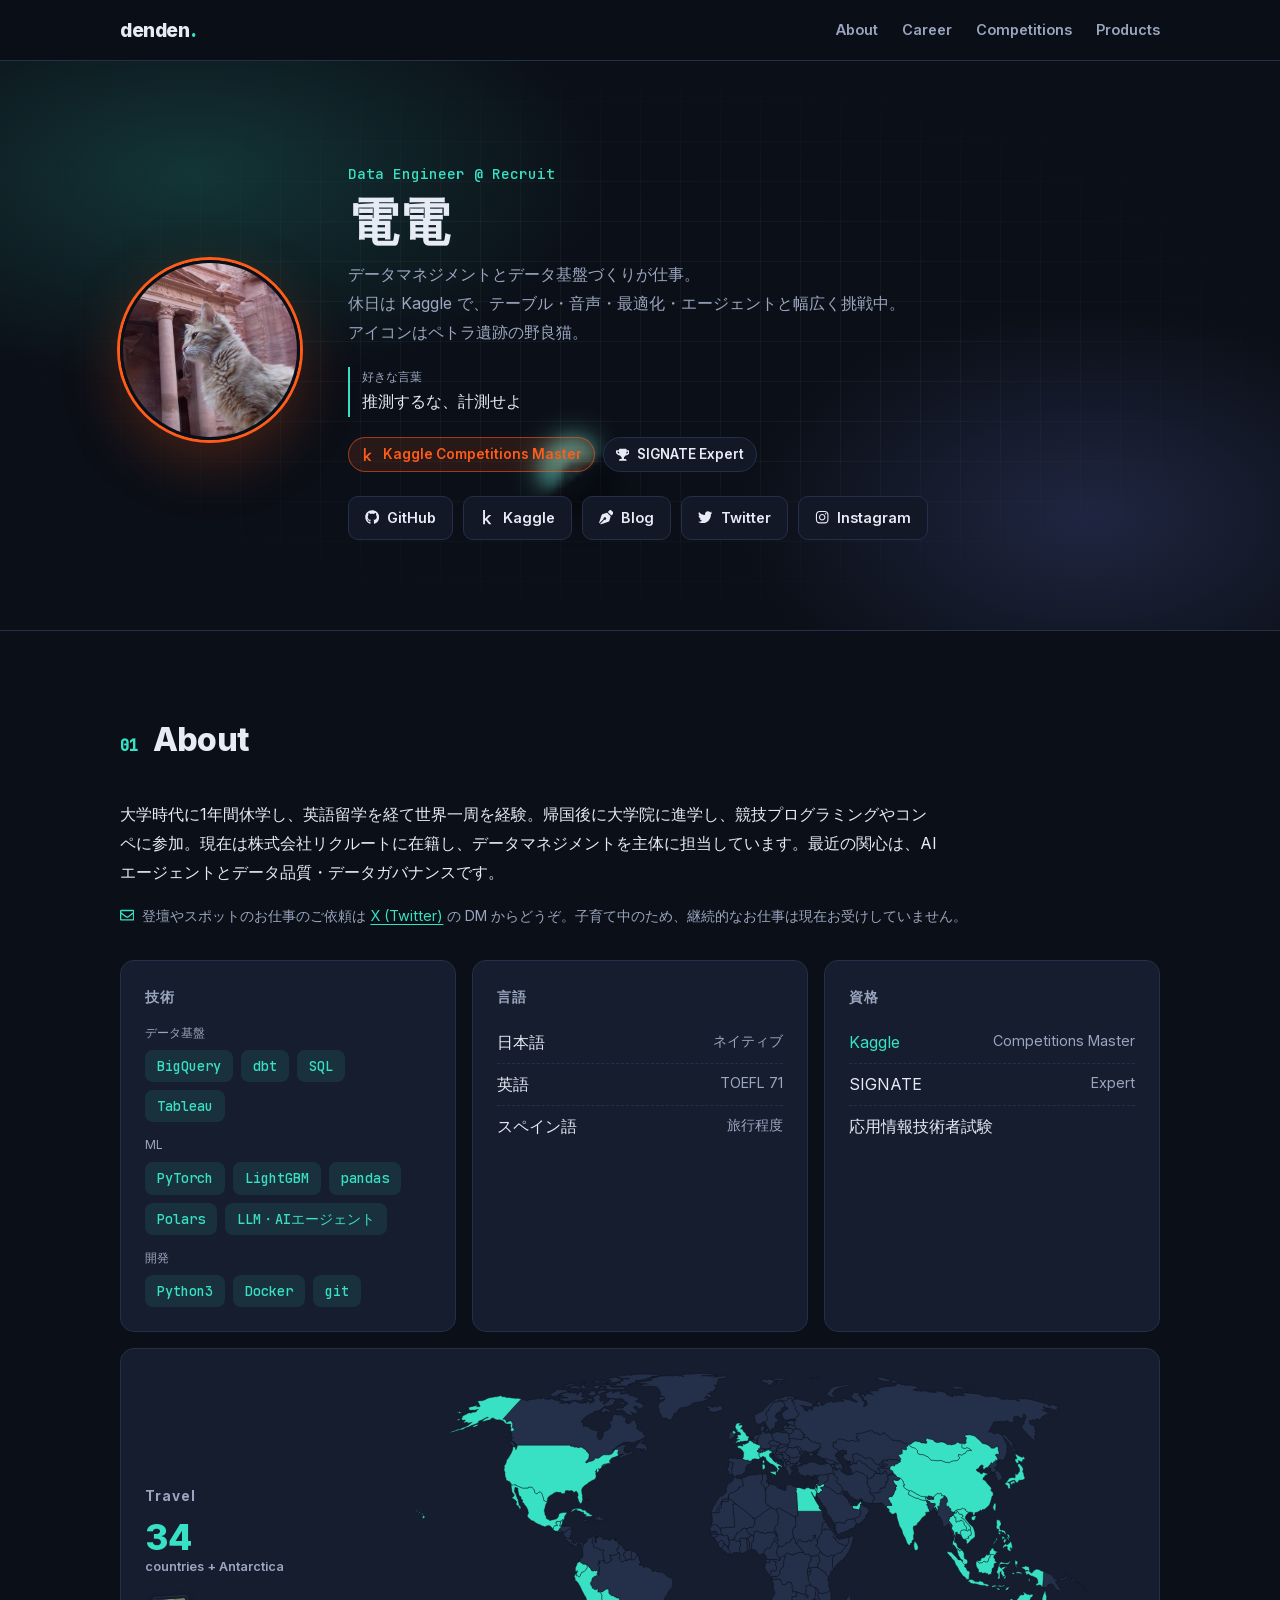
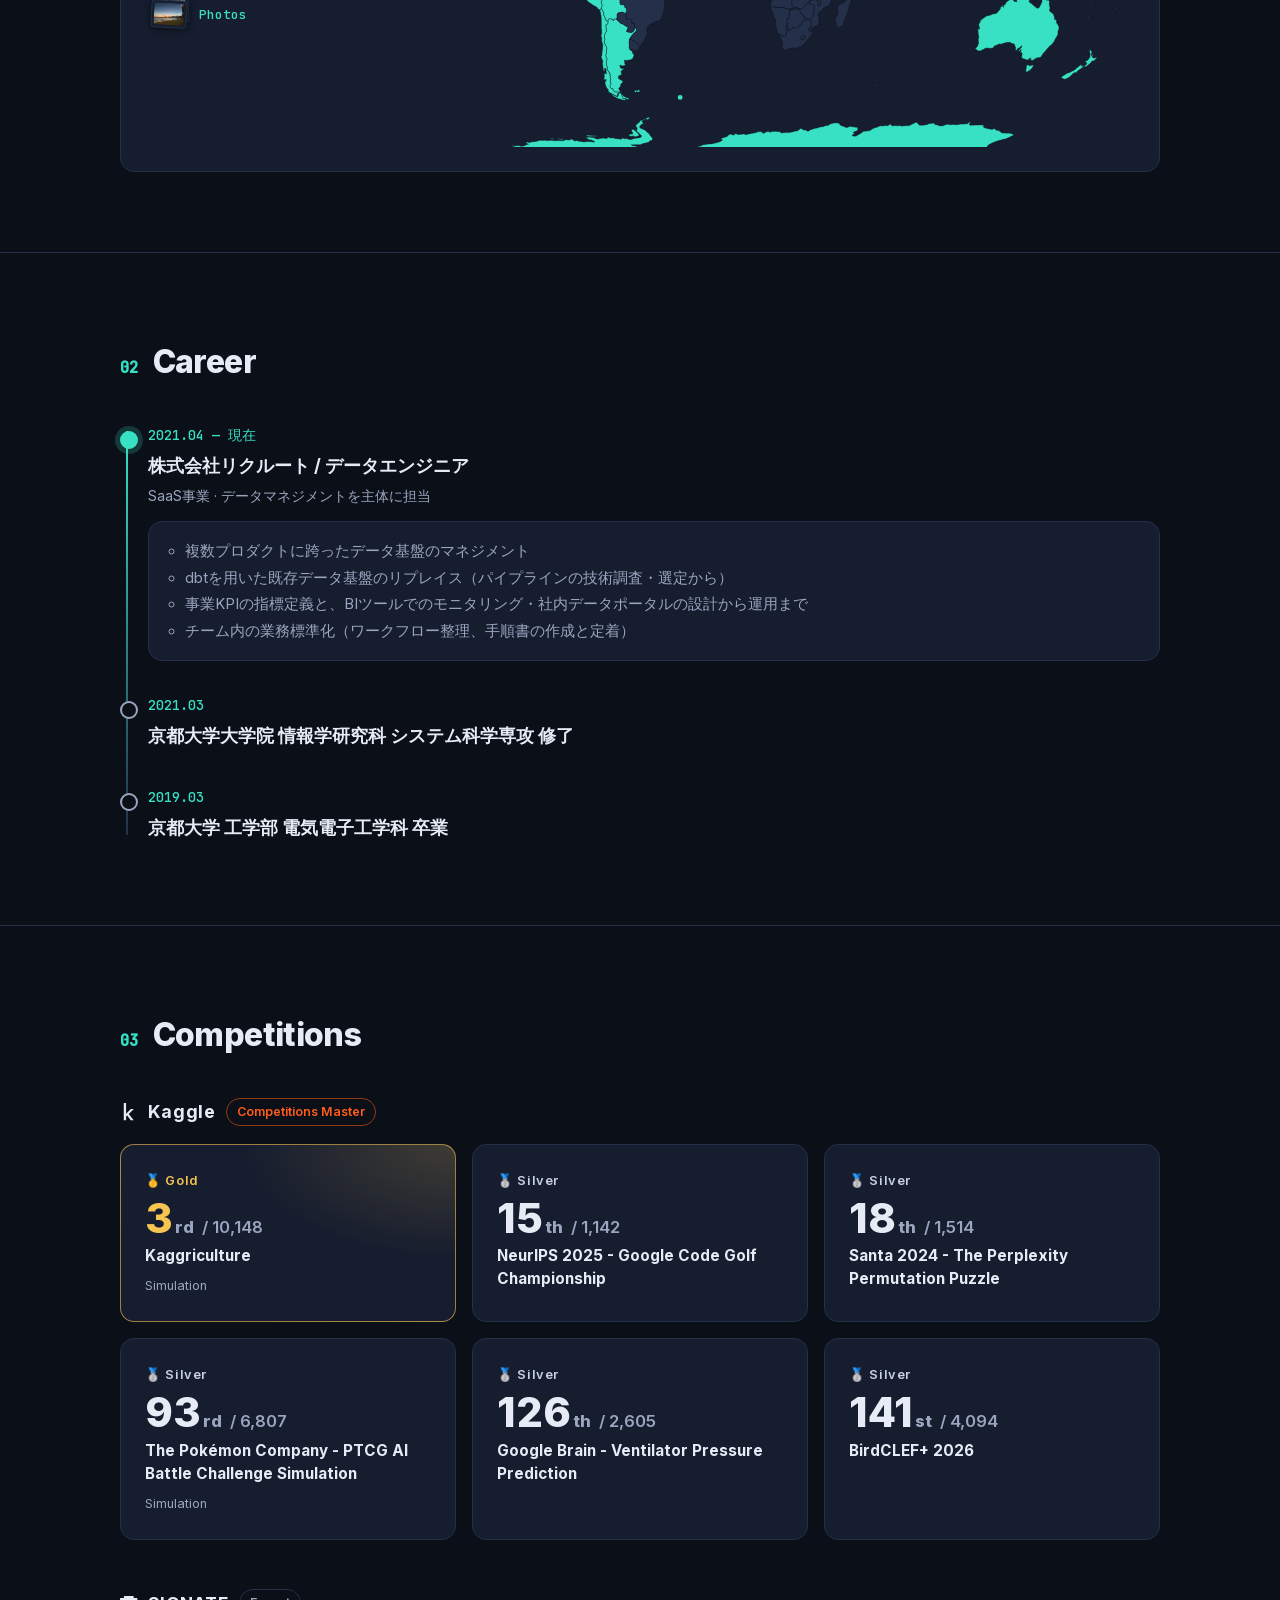
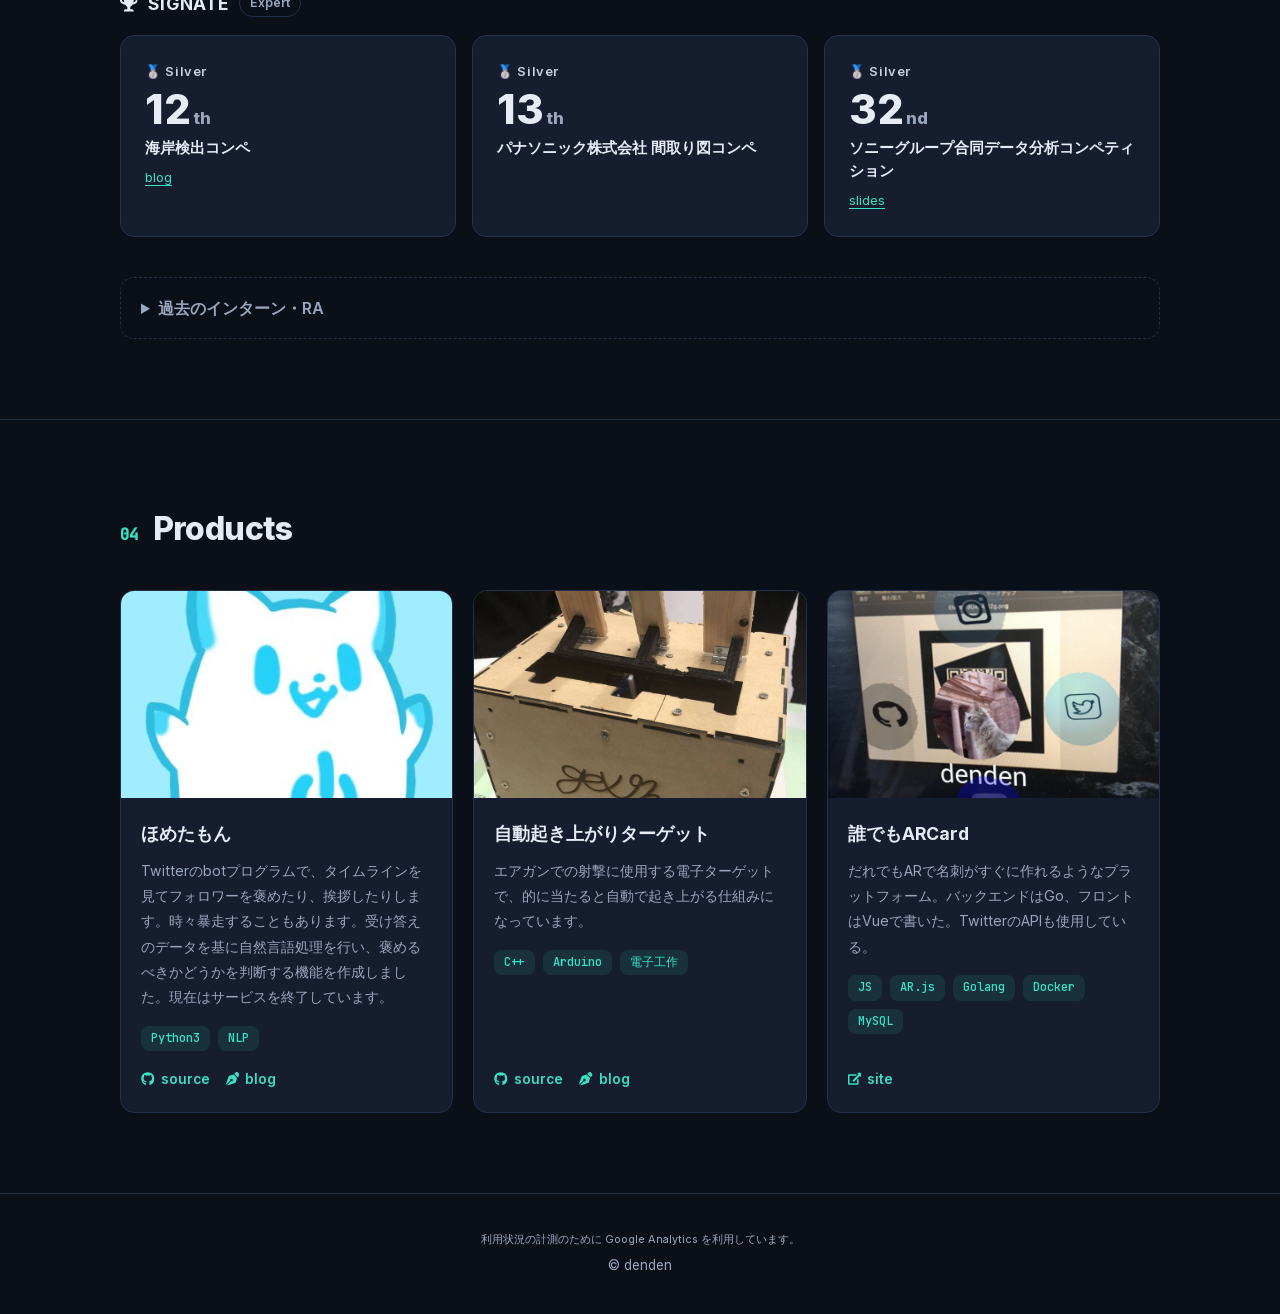
==== commit 2839e684: "Fix travel photo stacking, labels, and local globe preview" ====
--- a/index.html
+++ b/index.html
@@ -335,7 +335,7 @@
     </section>
   </main>
 
-  <!-- 旅行の写真の束。いちばん上の写真をドラッグするか押すと、束のいちばん下に回る -->
+  <!-- 旅行の写真の束。ドラッグするか押すと次の写真へ進み、閲覧済みの写真だけが後ろに残る -->
   <dialog class="photo-stack" aria-label="旅行の写真">
     <div class="photo-stack-topbar">
       <div class="photo-stack-brand">
--- a/css/stylesheet.css
+++ b/css/stylesheet.css
@@ -666,7 +666,7 @@
   height: 100%;
   max-height: none;
   margin: 0;
-  padding: 24px max(24px, (100vw - 1240px) / 2);
+  padding: 24px max(24px, (100vw - 1440px) / 2);
   border: 0;
   background:
     radial-gradient(ellipse at 80% 44%, rgba(27, 67, 75, 0.24), transparent 48%),
@@ -756,11 +756,12 @@
 .photo-stack-close { gap: 14px; }
 .photo-stack-navigation button { padding: 0; }
 .photo-stack-close:hover,
-.photo-stack-navigation button:hover {
+.photo-stack-navigation button:hover:not(:disabled) {
   border-color: rgba(156, 220, 201, 0.55);
   background: rgba(156, 220, 201, 0.08);
   color: #e3fff5;
 }
+.photo-stack-navigation button:disabled { opacity: 0.3; cursor: default; }
 
 .photo-stack-main {
   display: flex;
@@ -768,14 +769,14 @@
   justify-content: center;
   min-width: 0;
   min-height: 0;
-  gap: clamp(32px, 5vw, 80px);
+  gap: clamp(24px, 4vw, 56px);
 }
 
 .photo-stack-cards {
   position: relative;
   flex-shrink: 0;
-  width: min(680px, 100vw - 480px, (100vh - 240px) * 1.08);
-  width: min(680px, 100vw - 480px, (100dvh - 240px) * 1.08);
+  width: min(860px, 100vw - 440px, (100vh - 210px) * 1.12);
+  width: min(860px, 100vw - 440px, (100dvh - 210px) * 1.12);
   aspect-ratio: 4 / 3.45;
   perspective: 900px;
 }
@@ -791,7 +792,7 @@
 }
 .photo-card.top { cursor: grab; }
 .photo-card.dragging { cursor: grabbing; transition: none; }
-.photo-card.hidden { visibility: hidden; }
+.photo-card[hidden] { display: none; }
 
 .shot {
   display: grid;
@@ -800,22 +801,27 @@
   width: 100%;
   height: 100%;
   margin: 0;
-  transform: translate(var(--x), var(--y)) rotate(var(--rotate));
-  transition: transform 0.35s cubic-bezier(0.3, 1.4, 0.5, 1);
-}
-.photo-card.top .shot { transform: none; }
-.photo-card:not(.top) .shot-meta { opacity: 0; }
-.photo-card:not(.top) .shot-image { filter: brightness(0.55) saturate(0.7); }
+}
+.photo-card:not(.top) .shot-meta,
+.photo-card:not(.top) .shot-date { opacity: 0; }
+.photo-card:not(.top) .shot-print { filter: brightness(0.55) saturate(0.7); }
 
 .shot-image {
   position: relative;
+  min-height: 0;
+}
+.shot-print {
+  position: absolute;
+  inset: 0;
   overflow: hidden;
   border: 1px solid rgba(177, 203, 213, 0.18);
   border-radius: 12px;
   background: #101c25;
   box-shadow: 0 28px 70px -28px rgba(0, 0, 0, 0.85);
-}
-.shot-image::after {
+  /* 写真だけを傾け、最初に表示した位置を背面に回っても保つ。 */
+  transform: translate(var(--x), var(--y)) rotate(var(--rotate));
+}
+.shot-print::after {
   position: absolute;
   inset: 0;
   background: linear-gradient(180deg, rgba(4, 11, 18, 0.16), transparent 25%, transparent 75%, rgba(4, 11, 18, 0.12));
@@ -842,7 +848,6 @@
   opacity: 0.5;
   pointer-events: none;
 }
-.shot-geo,
 .shot-date {
   position: absolute;
   z-index: 1;
@@ -858,9 +863,7 @@
   letter-spacing: 0.025em;
   pointer-events: none;
 }
-.shot-geo { left: 20px; }
 .shot-date { right: 20px; }
-.shot-geo:empty,
 .shot-date:empty,
 .shot-caption:empty { display: none; }
 
@@ -870,24 +873,13 @@
   align-items: start;
   gap: 16px;
   min-width: 0;
-  min-height: 86px;
-  padding: 18px 2px 0;
+  min-height: 54px;
+  padding: 20px 2px 0;
 }
 .shot-copy { min-width: 0; }
-.shot-country {
-  display: block;
-  overflow: hidden;
-  font-size: clamp(24px, 2.6vw, 34px);
-  font-weight: 500;
-  line-height: 1.15;
-  letter-spacing: -0.035em;
-  white-space: nowrap;
-  text-overflow: ellipsis;
-}
 .shot-caption {
   display: block;
   overflow: hidden;
-  margin-top: 7px;
   color: var(--journal-muted);
   font-size: 12px;
   line-height: 1.5;
@@ -895,7 +887,6 @@
   text-overflow: ellipsis;
 }
 .shot-index {
-  padding-top: 8px;
   color: var(--journal-muted);
   font-family: "JetBrains Mono", monospace;
   font-size: 10px;
@@ -1067,21 +1058,18 @@
 }
 
 @media (max-width: 960px) {
-  .photo-stack { padding: 20px; }
+  .photo-stack { padding: 16px; }
   .photo-stack[open] { gap: 16px; }
   .photo-stack-topbar { padding-bottom: 12px; }
-  .photo-stack-main { flex-direction: column; gap: 20px; }
+  .photo-stack-main { flex-direction: column; gap: 16px; }
   .photo-stack-cards {
-    width: min(580px, 100vw - 40px, (100vh - 240px - clamp(120px, 42vw, 180px)) * 1.15);
-    width: min(580px, 100vw - 40px, (100dvh - 240px - clamp(120px, 42vw, 180px)) * 1.15);
-  }
-  .shot-meta { min-height: 74px; padding-top: 14px; }
-  .shot-country { font-size: 27px; }
-  .shot-caption { margin-top: 4px; font-size: 11px; }
+    width: min(680px, 100vw - 32px, (100vh - 220px - clamp(120px, 42vw, 180px)) * 1.12);
+    width: min(680px, 100vw - 32px, (100dvh - 220px - clamp(120px, 42vw, 180px)) * 1.12);
+  }
+  .shot-meta { min-height: 48px; padding-top: 14px; }
+  .shot-caption { font-size: 11px; }
   .shot-index { font-size: 9px; }
-  .shot-geo,
   .shot-date { top: 12px; padding: 3px 5px; font-size: 8px; }
-  .shot-geo { left: 12px; }
   .shot-date { right: 12px; }
   .photo-globe-wrap {
     display: grid;
@@ -1111,8 +1099,8 @@
 @media (max-width: 360px) {
   .photo-stack { padding: 12px; }
   .photo-stack-cards {
-    width: min(100vw - 24px, (100vh - 240px - clamp(120px, 42vw, 180px)) * 1.15);
-    width: min(100vw - 24px, (100dvh - 240px - clamp(120px, 42vw, 180px)) * 1.15);
+    width: min(100vw - 24px, (100vh - 220px - clamp(120px, 42vw, 180px)) * 1.12);
+    width: min(100vw - 24px, (100dvh - 220px - clamp(120px, 42vw, 180px)) * 1.12);
   }
   .photo-stack-brand { gap: 10px; }
   .photo-stack-brand-mark { width: 32px; height: 32px; }
@@ -1120,10 +1108,7 @@
   .photo-stack-eyebrow { font-size: 8px; }
   .photo-globe-wrap { gap: 4px 12px; }
   .photo-globe-country { font-size: 20px; }
-  .shot-meta { min-height: 66px; }
-  .shot-country { font-size: 24px; }
-  .shot-geo { max-width: calc(100% - 24px); overflow: hidden; white-space: nowrap; text-overflow: ellipsis; }
-  .shot-date { top: auto; bottom: 12px; }
+  .shot-meta { min-height: 42px; }
 }
 
 @media (max-height: 600px) and (orientation: landscape) {
@@ -1134,14 +1119,12 @@
   .photo-stack-brand h2 { margin: 0; }
   .photo-stack-main { flex-direction: row; gap: 32px; }
   .photo-stack-cards {
-    width: min(52vw, (100vh - 150px) * 1.08);
-    width: min(52vw, (100dvh - 150px) * 1.08);
-  }
-  .shot-meta { min-height: 60px; padding-top: 10px; }
-  .shot-country { font-size: 22px; }
-  .shot-caption { margin-top: 3px; font-size: 10px; }
+    width: min(100vw - 290px, (100vh - 140px) * 1.12);
+    width: min(100vw - 290px, (100dvh - 140px) * 1.12);
+  }
+  .shot-meta { min-height: 42px; padding-top: 14px; }
+  .shot-caption { font-size: 10px; }
   .shot-index { font-size: 9px; }
-  .shot-geo { top: 8px; left: 10px; max-width: calc(100% - 20px); overflow: hidden; font-size: 8px; white-space: nowrap; text-overflow: ellipsis; }
   .shot-date { top: auto; right: 10px; bottom: 8px; font-size: 8px; }
   .photo-globe-wrap { display: flex; width: 210px; gap: 5px; }
   .photo-globe-viewport {
@@ -1161,7 +1144,6 @@
 @media (prefers-reduced-motion: reduce) {
   .photo-peek-card,
   .photo-card,
-  .shot,
   .photo-stack-progress > span,
   .photo-stack.closing .photo-stack-main,
   .photo-stack.closing .photo-stack-topbar,
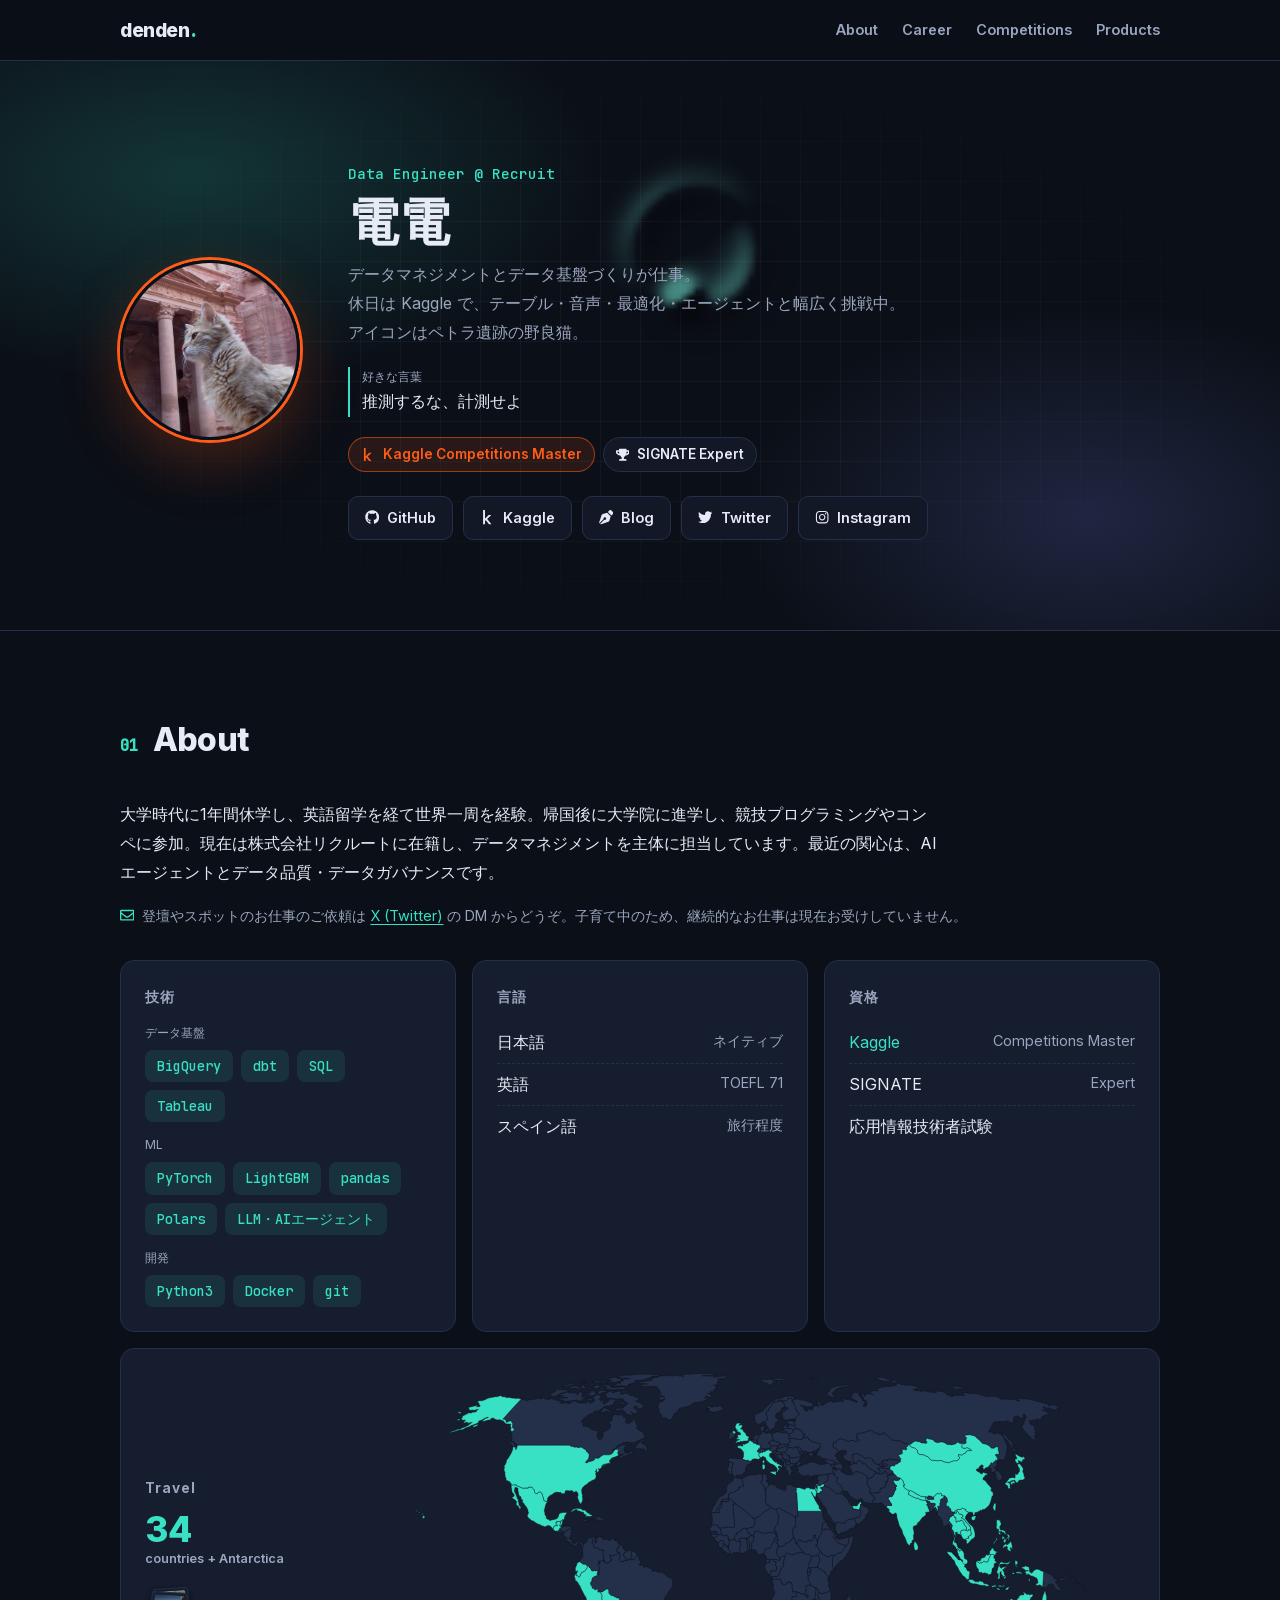
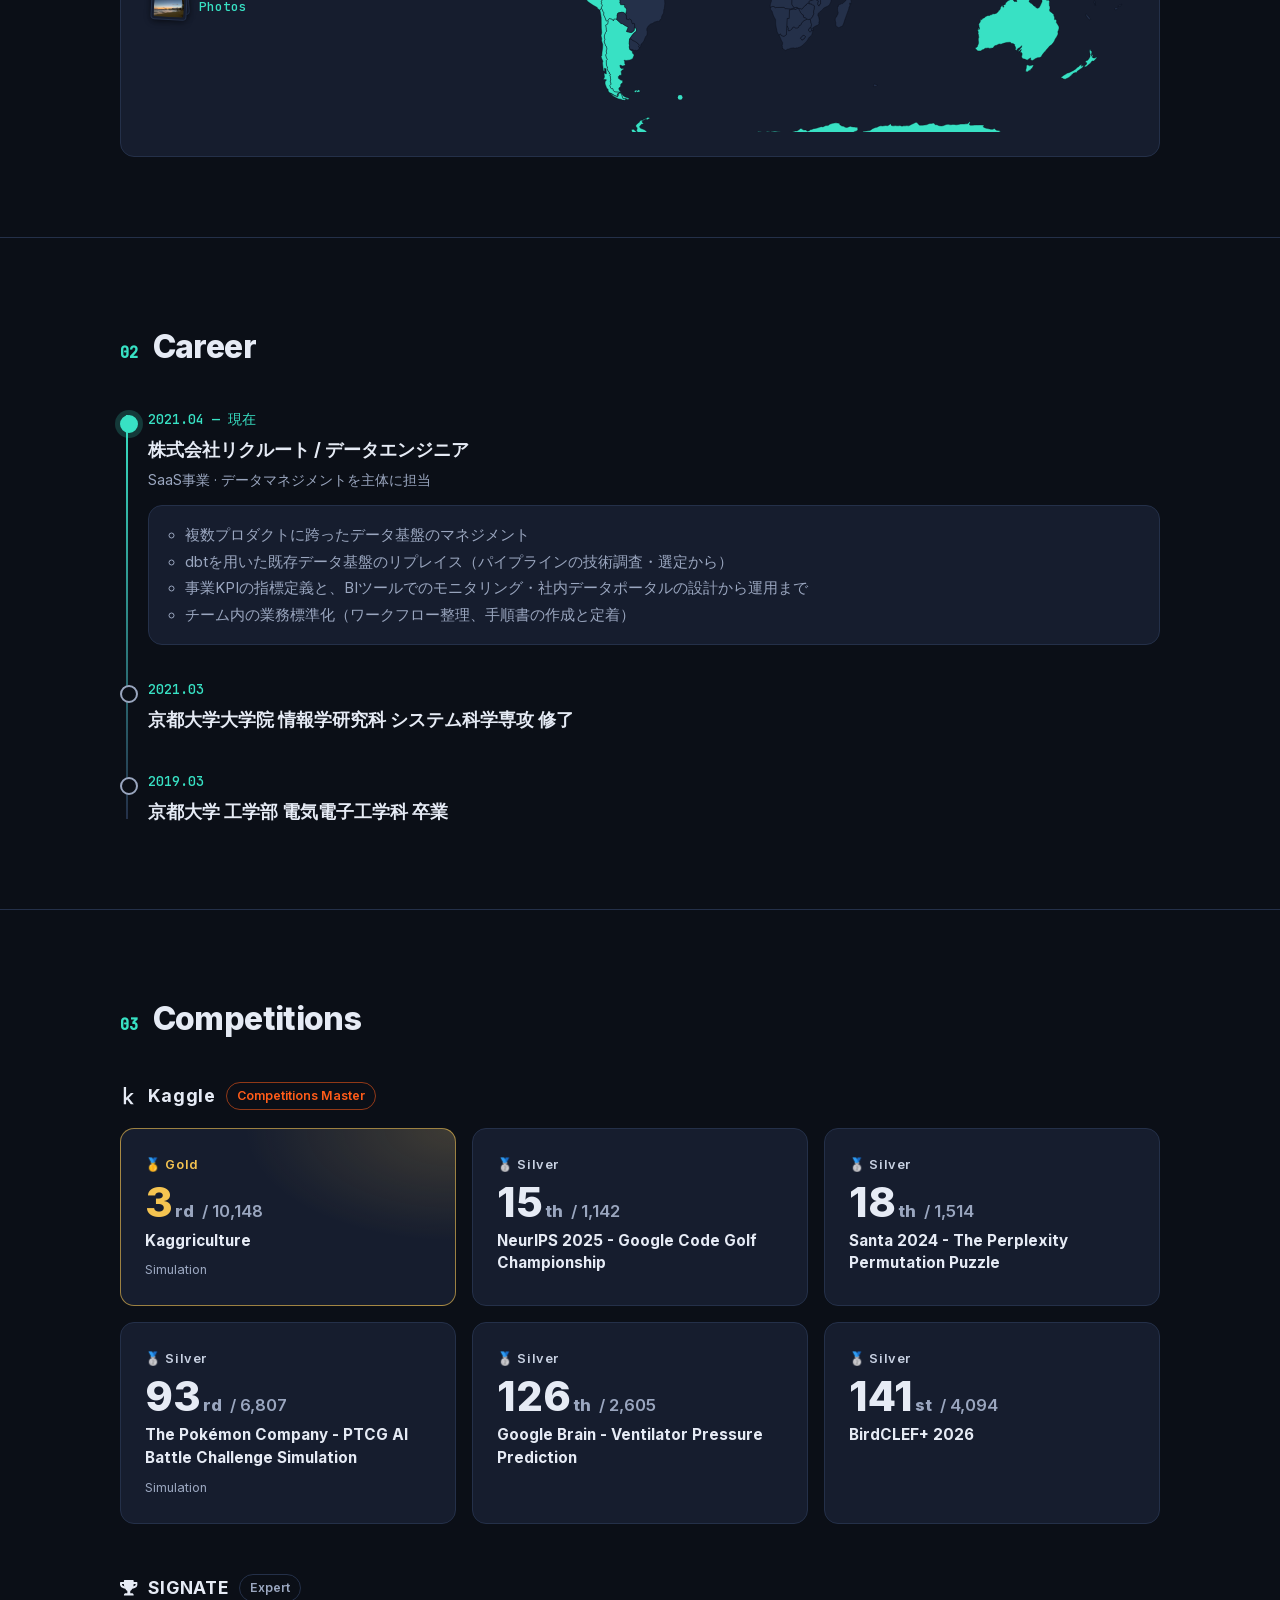
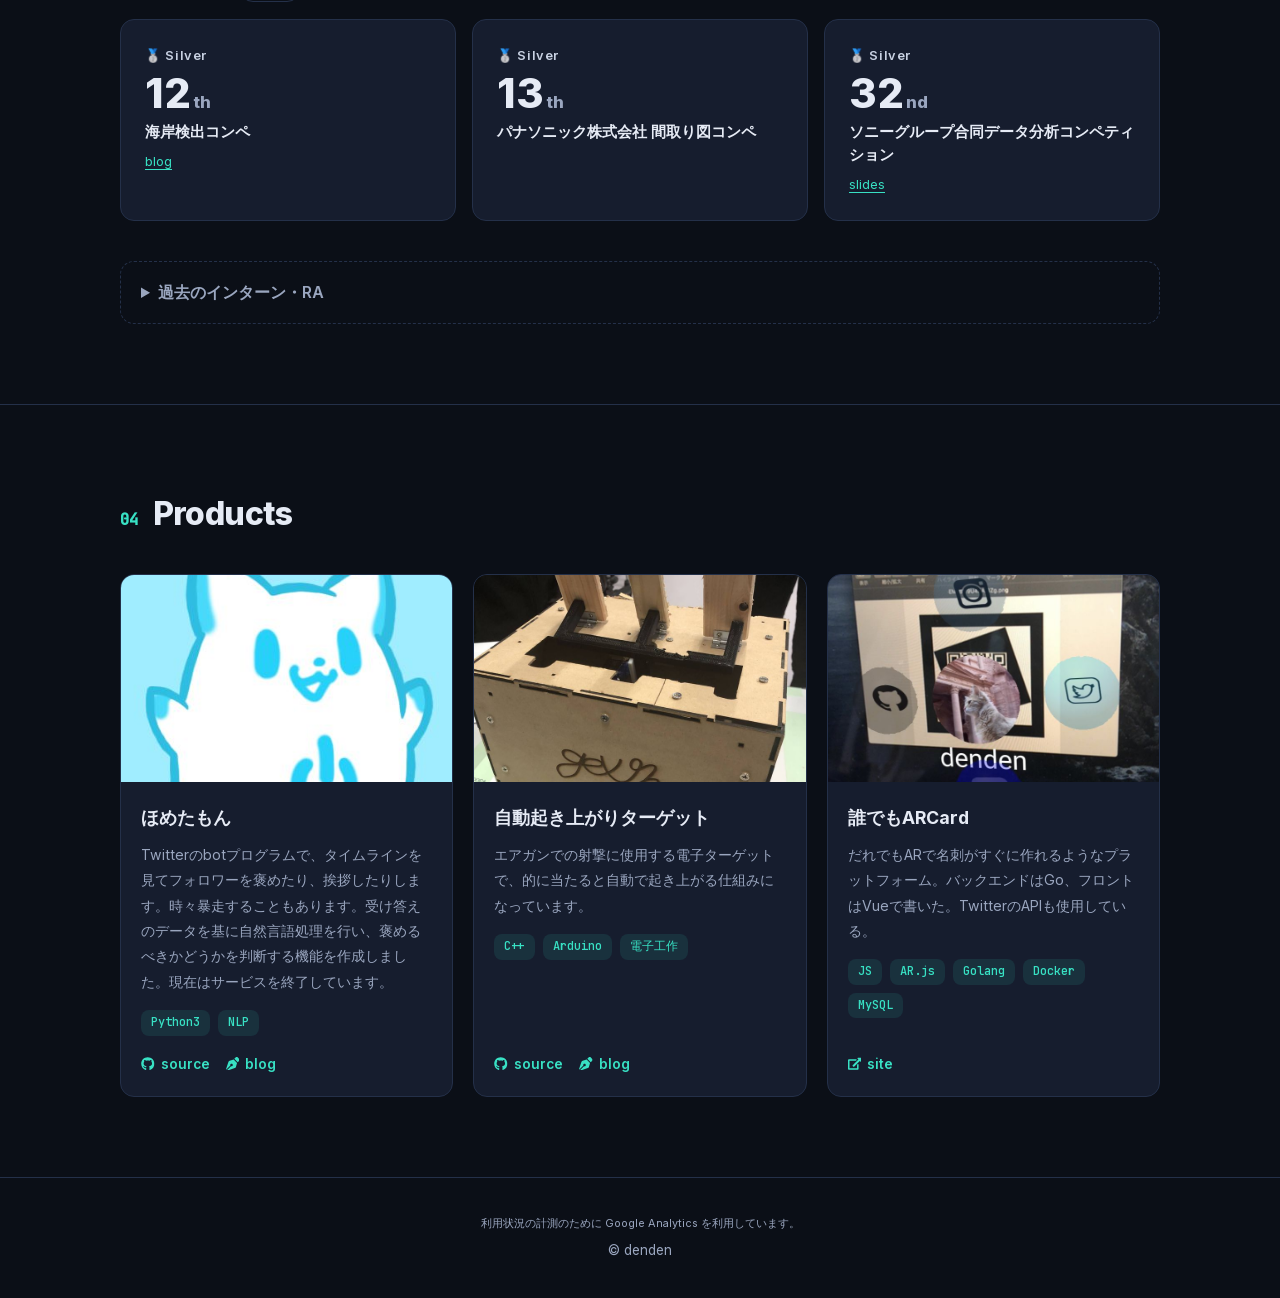
==== commit 29ae97b2: "地球儀の見た目と操作を作り直し、アクセシビリティに対応 - 地形の濃淡をやめ、About の世界地図と同じベタ塗り・細い国境線にそろえる - 表示中の国は明るく塗って強調し、白い輪郭はやめる - 倍率" ====
--- a/index.html
+++ b/index.html
@@ -160,8 +160,13 @@
           </div>
           <!-- JS で SVG をページに埋め込み、行った国を押すとその国の写真を出す。埋め込めないときは画像のまま -->
           <div class="travel-map-wrap">
-            <img class="travel-map" src="images/world-map.svg" width="960" height="473" loading="lazy" alt="行った国を塗った世界地図">
+            <img class="travel-map" src="images/world-map.svg" width="960" height="453" loading="lazy" alt="行った国を塗った世界地図">
             <p class="travel-label" aria-hidden="true"></p>
+          </div>
+          <!-- 地図の色を見なくても分かるように、訪問した国・地域の名前は読み上げ用に一覧でも持つ -->
+          <div class="sr-only">
+            <p>訪問した国・地域の一覧</p>
+            <ul class="travel-country-list"></ul>
           </div>
         </div>
       </div>
@@ -336,38 +341,39 @@
   </main>
 
   <!-- 旅行の写真の束。ドラッグするか押すと次の写真へ進み、閲覧済みの写真だけが後ろに残る -->
-  <dialog class="photo-stack" aria-label="旅行の写真">
+  <dialog class="photo-stack" aria-labelledby="photo-stack-title" aria-describedby="photo-stack-help">
     <div class="photo-stack-topbar">
       <div class="photo-stack-brand">
         <span class="photo-stack-brand-mark" aria-hidden="true">↗</span>
         <div>
           <p class="photo-stack-eyebrow">TRAVEL JOURNAL</p>
-          <h2>旅の記録</h2>
-        </div>
-      </div>
-      <button type="button" class="photo-stack-close">
+          <h2 id="photo-stack-title">旅の記録</h2>
+        </div>
+      </div>
+      <button type="button" class="photo-stack-close" autofocus>
         <span>閉じる</span>
         <svg width="16" height="16" viewBox="0 0 16 16" fill="none" aria-hidden="true"><path d="m4 4 8 8M12 4l-8 8" stroke="currentColor" stroke-width="1.5"/></svg>
       </button>
     </div>
-    <!-- 開いたときは束にフォーカスを置いて、そのまま ← → キーでめくれるようにする -->
+    <p id="photo-stack-help" class="sr-only">前・次のボタン、または左右の矢印キーで写真を切り替えます。Escape キーで閉じます。</p>
+    <p class="photo-stack-announcement sr-only" role="status" aria-atomic="true"></p>
     <div class="photo-stack-main">
-      <div class="photo-stack-cards" tabindex="-1" autofocus></div>
+      <div class="photo-stack-cards"></div>
       <!-- いちばん上の写真を撮った場所に回る地球儀。読み込めないときは出さない -->
       <div class="photo-globe-wrap" hidden>
         <p class="photo-globe-eyebrow" aria-hidden="true">ON THE MAP</p>
-        <div class="photo-globe-viewport" title="ホイール・ピンチで拡大・縮小">
+        <div class="photo-globe-viewport" title="ドラッグで回転、ホイール・ピンチで拡大・縮小">
           <canvas class="photo-globe" aria-hidden="true"></canvas>
           <span class="photo-globe-pulse" aria-hidden="true" hidden></span>
         </div>
-        <p class="photo-globe-country"></p>
+        <p class="photo-globe-country" lang="en"></p>
         <p class="photo-globe-label"></p>
-        <div class="photo-globe-controls" role="group" aria-label="地球儀の拡大・縮小">
-          <button type="button" class="photo-globe-zoom-out" aria-label="地球儀を縮小" title="縮小" disabled>−</button>
-          <button type="button" class="photo-globe-zoom-reset" aria-label="現在1.0倍。1倍に戻す" title="1倍に戻す">1.0×</button>
-          <button type="button" class="photo-globe-zoom-in" aria-label="地球儀を拡大" title="拡大">＋</button>
-        </div>
-        <p class="photo-globe-legend"><span>訪問した国</span><span>撮影場所</span></p>
+        <div class="photo-globe-controls" role="group" aria-label="地球儀の倍率">
+          <button type="button" data-zoom="1" aria-pressed="true">1×</button>
+          <button type="button" data-zoom="2" aria-pressed="false">2×</button>
+          <button type="button" data-zoom="4" aria-pressed="false">4×</button>
+        </div>
+        <p class="photo-globe-legend"><span>訪問した国・地域</span><span>撮影場所</span></p>
       </div>
     </div>
     <div class="photo-stack-footer">
@@ -376,7 +382,7 @@
         <button type="button" class="photo-stack-prev" aria-label="前の写真">
           <svg width="18" height="18" viewBox="0 0 20 20" fill="none" aria-hidden="true"><path d="m12 5-5 5 5 5" stroke="currentColor" stroke-width="1.5"/></svg>
         </button>
-        <span class="photo-stack-position" aria-live="polite" aria-atomic="true"></span>
+        <span class="photo-stack-position"></span>
         <span class="photo-stack-progress" aria-hidden="true"><span></span></span>
         <button type="button" class="photo-stack-next" aria-label="次の写真">
           <svg width="18" height="18" viewBox="0 0 20 20" fill="none" aria-hidden="true"><path d="m8 5 5 5-5 5" stroke="currentColor" stroke-width="1.5"/></svg>
@@ -389,8 +395,9 @@
     <p class="analytics-note">利用状況の計測のために Google Analytics を利用しています。</p>
     <p>© denden</p>
   </footer>
-  <script src="js/globe-terrain.js"></script>
+  <script src="js/motion.js"></script>
   <script src="js/photo-globe.js"></script>
+  <script src="js/travel-countries.js"></script>
   <script src="js/travel-photos.js"></script>
   <script src="js/travel.js"></script>
   <script>
@@ -401,7 +408,7 @@
     var canvas = document.querySelector('.hero-fx');
     if (!hero || !canvas || !canvas.getContext) return;
     var ctx = canvas.getContext('2d');
-    var reduceMotion = window.matchMedia('(prefers-reduced-motion: reduce)');
+    var motion = window.siteMotion;
 
     var CELL = 6;          // 水面1マスの大きさ(px)
     var DAMPING = 0.965;   // 波の減衰(小さいほど早く消えて広がる距離が短くなる)
@@ -535,7 +542,7 @@
     }
 
     function shouldRun() {
-      return visible && !document.hidden && !reduceMotion.matches;
+      return visible && !document.hidden && !motion.reduced;
     }
 
     // 見えている間だけ動かす
@@ -544,7 +551,7 @@
         running = true;
         requestAnimationFrame(loop);
       }
-      if (reduceMotion.matches) ctx.clearRect(0, 0, canvas.width, canvas.height);
+      if (motion.reduced) ctx.clearRect(0, 0, canvas.width, canvas.height);
     }
 
     // 画面上の位置を水面のマスに変換する(canvasは引き伸ばして表示している)
@@ -568,7 +575,7 @@
     hero.addEventListener('pointerdown', function(e) {
       // リンクやボタンを押したときは水滴を落とさない
       // 携帯ではスクロールのたびに揺れてしまうので、タッチでは落とさない
-      if (reduceMotion.matches || e.pointerType === 'touch' || e.target.closest('a, button')) return;
+      if (motion.reduced || e.pointerType === 'touch' || e.target.closest('a, button')) return;
       poke(e.clientX, e.clientY);
     });
     new IntersectionObserver(function(entries) {
@@ -576,7 +583,7 @@
       update();
     }).observe(hero);
     document.addEventListener('visibilitychange', update);
-    reduceMotion.addEventListener('change', update);
+    motion.subscribe(update);
     update();
   })();
 
@@ -586,7 +593,7 @@
     var icon = document.querySelector('.icon');
     var bubble = document.querySelector('.icon-bubble');
     if (!button || !icon || !bubble) return;
-    var reduceMotion = window.matchMedia('(prefers-reduced-motion: reduce)');
+    var motion = window.siteMotion;
     var COMBO = 3;          // 鳴くまでの連打回数
     var COMBO_GAP = 600;    // これより間が空いたら連打を数え直す(ms)
     // 鳴くときのセリフ。毎回この中からランダムに選ぶ
@@ -602,7 +609,7 @@
     var bubbleTimer = null;
 
     button.addEventListener('click', function() {
-      if (!reduceMotion.matches) {
+      if (!motion.reduced) {
         turns++;
         // コインのように縦の軸で回す
         icon.style.transform = 'perspective(600px) rotateY(' + turns * 360 + 'deg)';
--- a/css/stylesheet.css
+++ b/css/stylesheet.css
@@ -135,7 +135,10 @@
   display: flex;
   align-items: center;
   justify-content: space-between;
-  height: 60px;
+  min-height: 60px;
+  padding-block: 8px;
+  gap: 16px;
+  flex-wrap: wrap;
 }
 
 .logo {
@@ -155,7 +158,8 @@
 
 .nav {
   display: flex;
-  gap: 24px;
+  flex-wrap: wrap;
+  gap: 8px 24px;
 }
 
 .nav a {
@@ -659,12 +663,14 @@
 
 /* 写真を主役にした旅の記録。地球儀は撮影場所をたどるための小さな地図。 */
 .photo-stack {
-  --journal-line: rgba(166, 202, 216, 0.15);
+  --journal-line: #637783;
   --journal-muted: #91a7b3;
   width: 100%;
   max-width: none;
   height: 100%;
   max-height: none;
+  overflow-y: auto;
+  overscroll-behavior: contain;
   margin: 0;
   padding: 24px max(24px, (100vw - 1440px) / 2);
   border: 0;
@@ -676,7 +682,7 @@
 
 .photo-stack[open] {
   display: grid;
-  grid-template-rows: auto minmax(0, 1fr) auto;
+  grid-template-rows: auto minmax(min-content, 1fr) auto;
   gap: 24px;
 }
 
@@ -695,8 +701,9 @@
 }
 
 .photo-stack-topbar {
+  flex-wrap: wrap;
   padding-bottom: 16px;
-  border-bottom: 1px solid var(--journal-line);
+  border-bottom: 1px solid rgba(166, 202, 216, 0.15);
 }
 
 .photo-stack-brand {
@@ -721,9 +728,9 @@
   margin: 0;
   color: var(--journal-muted);
   font-family: "JetBrains Mono", monospace;
-  font-size: 9px;
+  font-size: 0.75rem;
   line-height: 1.5;
-  letter-spacing: 0.22em;
+  letter-spacing: 0.15em;
 }
 
 .photo-stack-brand h2 {
@@ -748,7 +755,7 @@
   background: rgba(255, 255, 255, 0.025);
   color: #cad9df;
   font: inherit;
-  font-size: 11px;
+  font-size: 0.875rem;
   cursor: pointer;
   transition: background 0.2s, border-color 0.2s, color 0.2s;
 }
@@ -765,41 +772,39 @@
 
 .photo-stack-main {
   display: flex;
-  align-items: center;
+  align-items: flex-start;
+  padding: 16px 12px;
   justify-content: center;
   min-width: 0;
-  min-height: 0;
+  min-height: auto;
   gap: clamp(24px, 4vw, 56px);
 }
 
 .photo-stack-cards {
   position: relative;
-  flex-shrink: 0;
-  width: min(860px, 100vw - 440px, (100vh - 210px) * 1.12);
-  width: min(860px, 100vw - 440px, (100dvh - 210px) * 1.12);
-  aspect-ratio: 4 / 3.45;
+  flex-shrink: 1;
+  min-width: 0;
+  width: min(860px, max(320px, (100dvh - 250px) * 1.12));
   perspective: 900px;
 }
 
-.photo-stack-cards:focus { outline: none; }
 .photo-card {
   position: absolute;
   inset: 0;
-  touch-action: none;
+  touch-action: pan-y pinch-zoom;
   user-select: none;
   -webkit-user-select: none;
   transition: transform 0.45s cubic-bezier(0.3, 1.6, 0.5, 1);
 }
-.photo-card.top { cursor: grab; }
+.photo-card.top { position: relative; width: 100%; cursor: grab; }
 .photo-card.dragging { cursor: grabbing; transition: none; }
 .photo-card[hidden] { display: none; }
 
 .shot {
   display: grid;
   grid-template-columns: minmax(0, 1fr);
-  grid-template-rows: minmax(0, 1fr) auto;
+  grid-template-rows: auto auto;
   width: 100%;
-  height: 100%;
   margin: 0;
 }
 .photo-card:not(.top) .shot-meta,
@@ -808,7 +813,7 @@
 
 .shot-image {
   position: relative;
-  min-height: 0;
+  aspect-ratio: 4 / 3;
 }
 .shot-print {
   position: absolute;
@@ -855,10 +860,10 @@
   padding: 4px 8px;
   border: 1px solid rgba(255, 255, 255, 0.12);
   border-radius: 5px;
-  background: rgba(9, 18, 25, 0.52);
+  background: #101c25;
   color: #e4eeef;
   font-family: "JetBrains Mono", monospace;
-  font-size: 9px;
+  font-size: 0.75rem;
   line-height: 1.5;
   letter-spacing: 0.025em;
   pointer-events: none;
@@ -873,23 +878,21 @@
   align-items: start;
   gap: 16px;
   min-width: 0;
-  min-height: 54px;
+  min-height: 4.5rem;
   padding: 20px 2px 0;
 }
 .shot-copy { min-width: 0; }
 .shot-caption {
   display: block;
-  overflow: hidden;
   color: var(--journal-muted);
-  font-size: 12px;
-  line-height: 1.5;
-  white-space: nowrap;
-  text-overflow: ellipsis;
+  font-size: 0.875rem;
+  line-height: 1.6;
+  overflow-wrap: anywhere;
 }
 .shot-index {
   color: var(--journal-muted);
   font-family: "JetBrains Mono", monospace;
-  font-size: 10px;
+  font-size: 0.75rem;
   white-space: nowrap;
 }
 
@@ -919,13 +922,12 @@
   width: clamp(140px, 100dvh - 420px, 320px);
   aspect-ratio: 1;
   overflow: hidden;
-  border-radius: 50%;
-}
+}
+/* 丸の大きさと縁のぼかしは canvas 側で描く(拡大すると円が広がり、外側が薄くなる) */
 .photo-globe {
   display: block;
   width: 100%;
   height: 100%;
-  border-radius: 50%;
   touch-action: none;
 }
 .photo-globe-pulse {
@@ -956,65 +958,73 @@
   margin: 0;
   color: var(--journal-muted);
   font-family: "JetBrains Mono", "Hiragino Sans", sans-serif;
-  font-size: 10px;
+  font-size: 0.875rem;
+  overflow-wrap: anywhere;
   line-height: 1.6;
   letter-spacing: 0.015em;
 }
+/* 倍率は 1×・2×・4× の切り替え。地球儀より目立たないよう小さく控えめにする */
 .photo-globe-controls {
   display: inline-flex;
-  align-items: center;
+  gap: 2px;
+  padding: 2px;
   border: 1px solid var(--journal-line);
   border-radius: 999px;
-  background: rgba(255, 255, 255, 0.025);
 }
 .photo-globe-controls button {
-  min-width: 44px;
-  min-height: 44px;
-  padding: 6px 10px;
+  min-width: 32px;
+  min-height: 24px;
+  padding: 2px 8px;
   border: 0;
   border-radius: 999px;
   background: transparent;
-  color: #9fdac8;
+  color: var(--journal-muted);
   font-family: "JetBrains Mono", monospace;
-  font-size: 12px;
+  font-size: 0.75rem;
+  line-height: 1.4;
   cursor: pointer;
   transition: background 0.2s, color 0.2s;
 }
-.photo-globe-controls button:hover:not(:disabled) { background: rgba(156, 220, 201, 0.08); }
-.photo-globe-controls button:disabled { opacity: 0.25; cursor: default; }
-.photo-globe-controls .photo-globe-zoom-reset {
-  min-width: 64px;
-  border-right: 1px solid var(--journal-line);
-  border-left: 1px solid var(--journal-line);
-  border-radius: 0;
-  color: #dce9ec;
+.photo-globe-controls button:hover { color: #dce9ec; }
+.photo-globe-controls button[aria-pressed="true"] {
+  background: rgba(56, 225, 196, 0.14);
+  color: #38e1c4;
+}
+/* 指で押す端末では、見た目はそのままで押せる範囲だけ広げる */
+@media (pointer: coarse) {
+  .photo-globe-controls button { position: relative; }
+  .photo-globe-controls button::after {
+    content: "";
+    position: absolute;
+    inset: -10px -4px;
+  }
 }
 .photo-globe-legend {
   display: flex;
   gap: 16px;
   margin: 4px 0 0;
   color: var(--journal-muted);
-  font-size: 9px;
+  font-size: 0.75rem;
+  flex-wrap: wrap;
 }
 .photo-globe-legend span::before {
   display: inline-block;
-  width: 5px;
-  height: 5px;
+  width: 9px;
+  height: 9px;
   margin: 0 6px 1px 0;
-  border-radius: 50%;
-  background: #69bba5;
+  background: #38e1c4;
   content: "";
 }
-.photo-globe-legend span:last-child::before { background: #ffb454; }
+.photo-globe-legend span:last-child::before { background: #ffb454; border-radius: 50%; box-shadow: 0 0 0 2px #101720, 0 0 0 3px #ffb454; }
 
 .photo-stack-footer {
   padding-top: 16px;
-  border-top: 1px solid var(--journal-line);
+  border-top: 1px solid rgba(166, 202, 216, 0.15);
 }
 .photo-stack-hint {
   margin: 0;
   color: var(--journal-muted);
-  font-size: 10px;
+  font-size: 0.875rem;
   letter-spacing: 0.04em;
 }
 .photo-stack-hint > span {
@@ -1022,12 +1032,12 @@
   color: #cfdfdf;
   font-family: "JetBrains Mono", monospace;
 }
-.photo-stack-navigation { display: flex; align-items: center; gap: 16px; }
+.photo-stack-navigation { display: flex; flex-wrap: wrap; align-items: center; gap: 16px; }
 .photo-stack-position {
   min-width: 48px;
   color: #c4d5dc;
   font-family: "JetBrains Mono", monospace;
-  font-size: 11px;
+  font-size: 0.875rem;
   text-align: center;
 }
 .photo-stack-progress {
@@ -1060,85 +1070,36 @@
 @media (max-width: 960px) {
   .photo-stack { padding: 16px; }
   .photo-stack[open] { gap: 16px; }
-  .photo-stack-topbar { padding-bottom: 12px; }
-  .photo-stack-main { flex-direction: column; gap: 16px; }
-  .photo-stack-cards {
-    width: min(680px, 100vw - 32px, (100vh - 220px - clamp(120px, 42vw, 180px)) * 1.12);
-    width: min(680px, 100vw - 32px, (100dvh - 220px - clamp(120px, 42vw, 180px)) * 1.12);
-  }
-  .shot-meta { min-height: 48px; padding-top: 14px; }
-  .shot-caption { font-size: 11px; }
-  .shot-index { font-size: 9px; }
-  .shot-date { top: 12px; padding: 3px 5px; font-size: 8px; }
-  .shot-date { right: 12px; }
+  .photo-stack-topbar { gap: 12px; padding-bottom: 12px; }
+  .photo-stack-main { flex-direction: column; align-items: center; gap: 16px; }
+  .photo-stack-cards { width: min(680px, 100%); }
+  .shot-meta { padding-top: 16px; }
+  .shot-date { top: 12px; right: 12px; padding: 3px 5px; }
   .photo-globe-wrap {
     display: grid;
-    grid-template-columns: clamp(120px, 42vw, 180px) minmax(0, 1fr);
+    grid-template-columns: minmax(80px, 1fr) minmax(0, 1.25fr);
     align-content: center;
     justify-items: start;
-    gap: 5px 16px;
+    gap: 5px 12px;
     width: min(440px, 100%);
   }
-  .photo-globe-viewport {
-    grid-column: 1;
-    grid-row: 1 / 5;
-    width: 100%;
-  }
-  .photo-globe-eyebrow { grid-column: 2; grid-row: 1; font-size: 8px; }
-  .photo-globe-country { grid-column: 2; grid-row: 2; font-size: 23px; }
-  .photo-globe-label { grid-column: 2; grid-row: 3; font-size: 9px; }
-  .photo-globe-controls { grid-column: 2; grid-row: 4; }
-  .photo-globe-controls .photo-globe-zoom-reset { min-width: 58px; }
-  .photo-globe-legend { display: none; }
-  .photo-stack-footer { flex-direction: column; gap: 8px; padding-top: 12px; }
-  .photo-stack-navigation { order: -1; gap: 14px; }
-  .photo-stack-progress { width: 70px; }
-  .photo-stack-hint { font-size: 9px; }
+  .photo-globe-viewport { grid-column: 1; grid-row: 1 / 4; width: 100%; }
+  .photo-globe-eyebrow { grid-column: 2; grid-row: 1; }
+  .photo-globe-country { grid-column: 2; grid-row: 2; font-size: 1.25rem; overflow-wrap: anywhere; }
+  .photo-globe-label { grid-column: 2; grid-row: 3; }
+  .photo-globe-controls { grid-column: 1 / -1; grid-row: 4; justify-self: center; }
+  .photo-globe-legend { grid-column: 1 / -1; justify-self: center; }
+  .photo-stack-footer { flex-direction: column; gap: 12px; padding-top: 12px; }
+  .photo-stack-navigation { order: -1; gap: 12px; }
+  .photo-stack-progress { width: 48px; }
 }
 
 @media (max-width: 360px) {
   .photo-stack { padding: 12px; }
-  .photo-stack-cards {
-    width: min(100vw - 24px, (100vh - 220px - clamp(120px, 42vw, 180px)) * 1.12);
-    width: min(100vw - 24px, (100dvh - 220px - clamp(120px, 42vw, 180px)) * 1.12);
-  }
-  .photo-stack-brand { gap: 10px; }
-  .photo-stack-brand-mark { width: 32px; height: 32px; }
-  .photo-stack-brand h2 { font-size: 15px; }
-  .photo-stack-eyebrow { font-size: 8px; }
-  .photo-globe-wrap { gap: 4px 12px; }
-  .photo-globe-country { font-size: 20px; }
-  .shot-meta { min-height: 42px; }
-}
-
-@media (max-height: 600px) and (orientation: landscape) {
-  .photo-stack { padding: 12px 24px; }
-  .photo-stack[open] { gap: 10px; }
-  .photo-stack-topbar { padding-bottom: 0; border: 0; }
-  .photo-stack-eyebrow { display: none; }
-  .photo-stack-brand h2 { margin: 0; }
-  .photo-stack-main { flex-direction: row; gap: 32px; }
-  .photo-stack-cards {
-    width: min(100vw - 290px, (100vh - 140px) * 1.12);
-    width: min(100vw - 290px, (100dvh - 140px) * 1.12);
-  }
-  .shot-meta { min-height: 42px; padding-top: 14px; }
-  .shot-caption { font-size: 10px; }
-  .shot-index { font-size: 9px; }
-  .shot-date { top: auto; right: 10px; bottom: 8px; font-size: 8px; }
-  .photo-globe-wrap { display: flex; width: 210px; gap: 5px; }
-  .photo-globe-viewport {
-    width: clamp(80px, 100vh - 240px, 190px);
-    width: clamp(80px, 100dvh - 240px, 190px);
-  }
-  .photo-globe-eyebrow,
-  .photo-globe-legend { display: none; }
-  .photo-globe-country { margin: 0; font-size: 18px; }
-  .photo-globe-label { font-size: 8px; }
-  .photo-stack-footer { flex-direction: row; padding-top: 0; border: 0; }
-  .photo-stack-navigation { order: 0; gap: 12px; }
-  .photo-stack-progress { width: 54px; }
-  .photo-stack-hint { max-width: 150px; font-size: 9px; }
+  .photo-stack-brand { gap: 8px; }
+  .photo-stack-brand-mark { display: none; }
+  .photo-stack-brand h2 { font-size: 1rem; }
+  .photo-stack-eyebrow { letter-spacing: 0.05em; }
 }
 
 @media (prefers-reduced-motion: reduce) {
@@ -1452,28 +1413,8 @@
     padding: 0 16px;
   }
 
-  /* スマホではリンクを横スクロールで見せる */
-  .header-inner {
-    gap: 16px;
-  }
-
-  .nav {
-    gap: 16px;
-    overflow-x: auto;
-    scrollbar-width: none;
-    white-space: nowrap;
-  }
-
-  .nav::-webkit-scrollbar {
-    display: none;
-  }
-
-  .nav {
-    /* 続きがあることが分かるように右端をぼかす */
-    padding-right: 24px;
-    mask-image: linear-gradient(to right, black calc(100% - 32px), transparent);
-    -webkit-mask-image: linear-gradient(to right, black calc(100% - 32px), transparent);
-  }
+  .header-inner { gap: 4px 16px; }
+  .nav { gap: 4px 16px; }
 
   .hero {
     padding: 60px 0;
@@ -1514,3 +1455,30 @@
     grid-template-columns: 1fr;
   }
 }
+
+/* 拡大時にも、ナビゲーションが画面の大部分を覆わないようにする。 */
+@media (max-height: 600px) {
+  .site-header { position: static; }
+}
+
+.sr-only {
+  position: absolute;
+  width: 1px;
+  height: 1px;
+  padding: 0;
+  margin: -1px;
+  overflow: hidden;
+  clip-path: inset(50%);
+  white-space: nowrap;
+  border: 0;
+}
+
+/* 端末で「視差効果を減らす」を有効にしている人には、アニメーションをすべて止める */
+@media (prefers-reduced-motion: reduce) {
+  *, *::before, *::after {
+    animation: none !important;
+    transition: none !important;
+    scroll-behavior: auto !important;
+  }
+  .photo-globe-pulse { display: none; }
+}
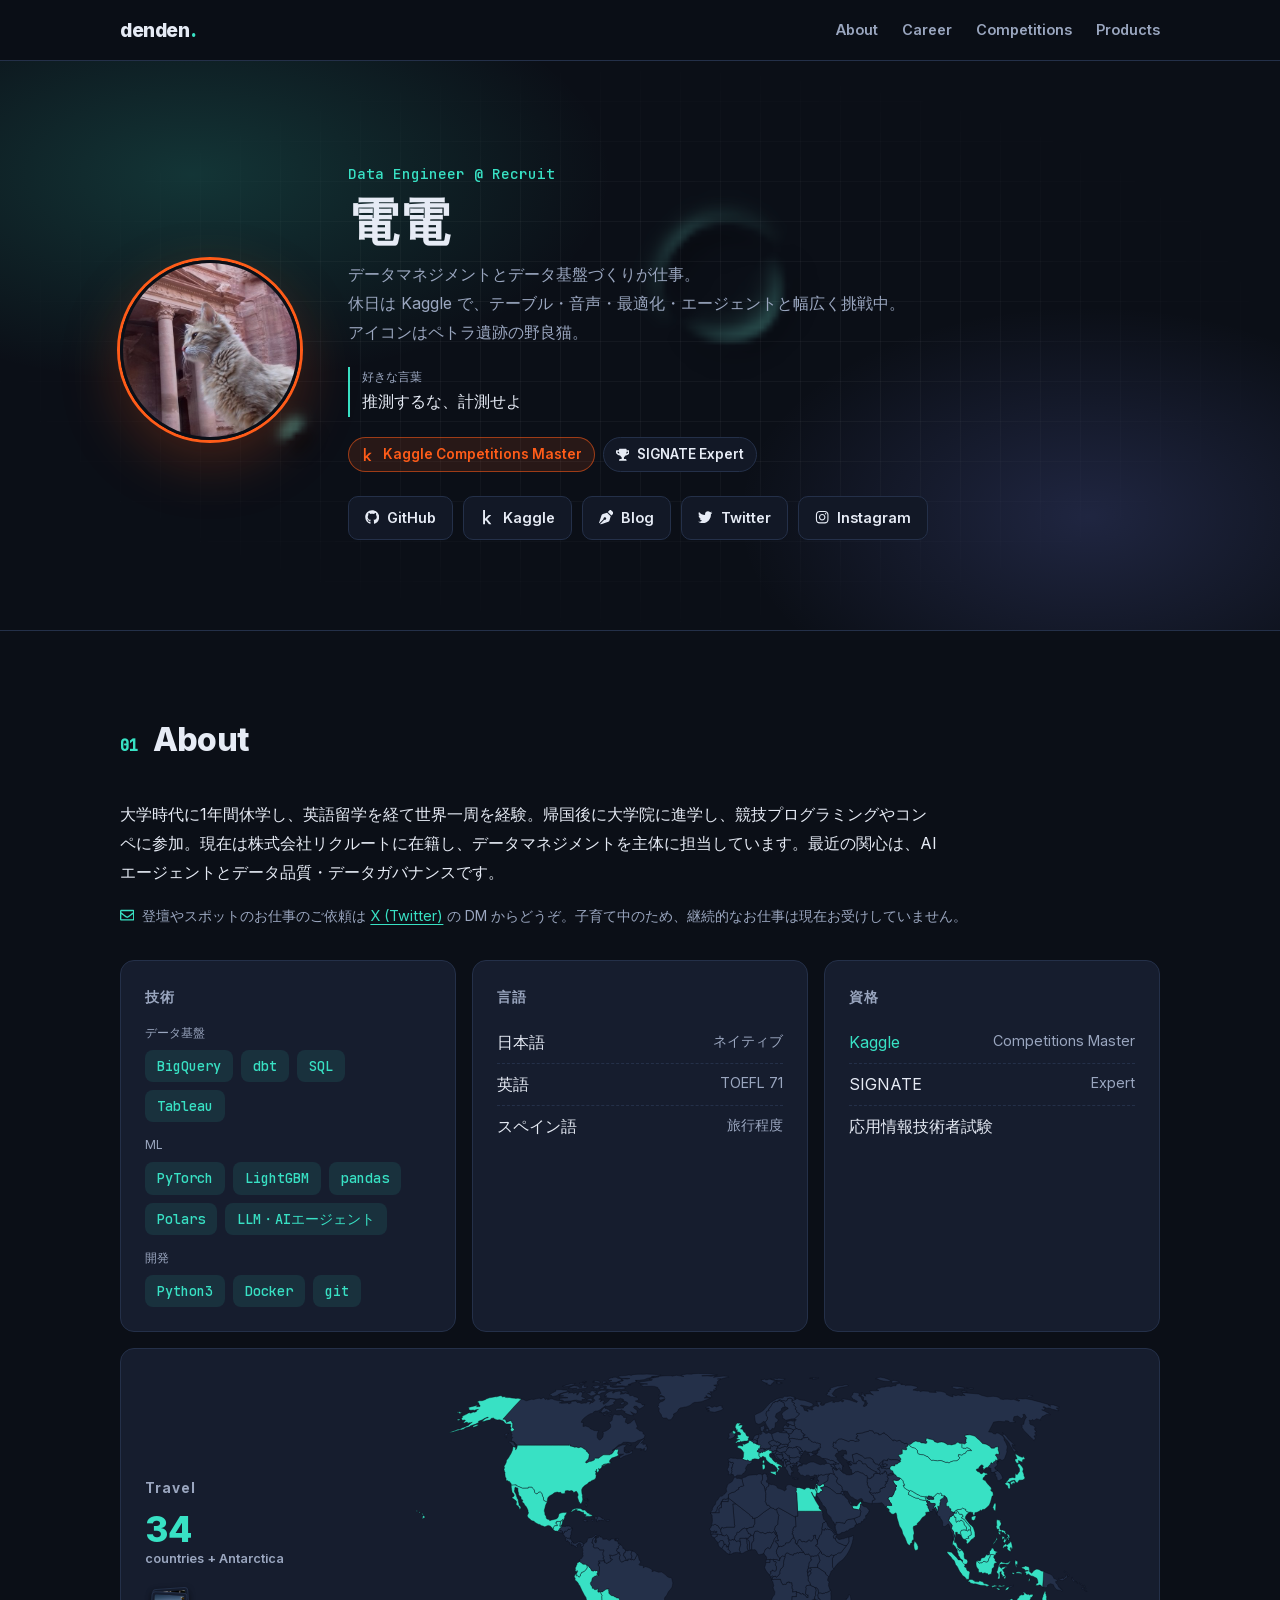
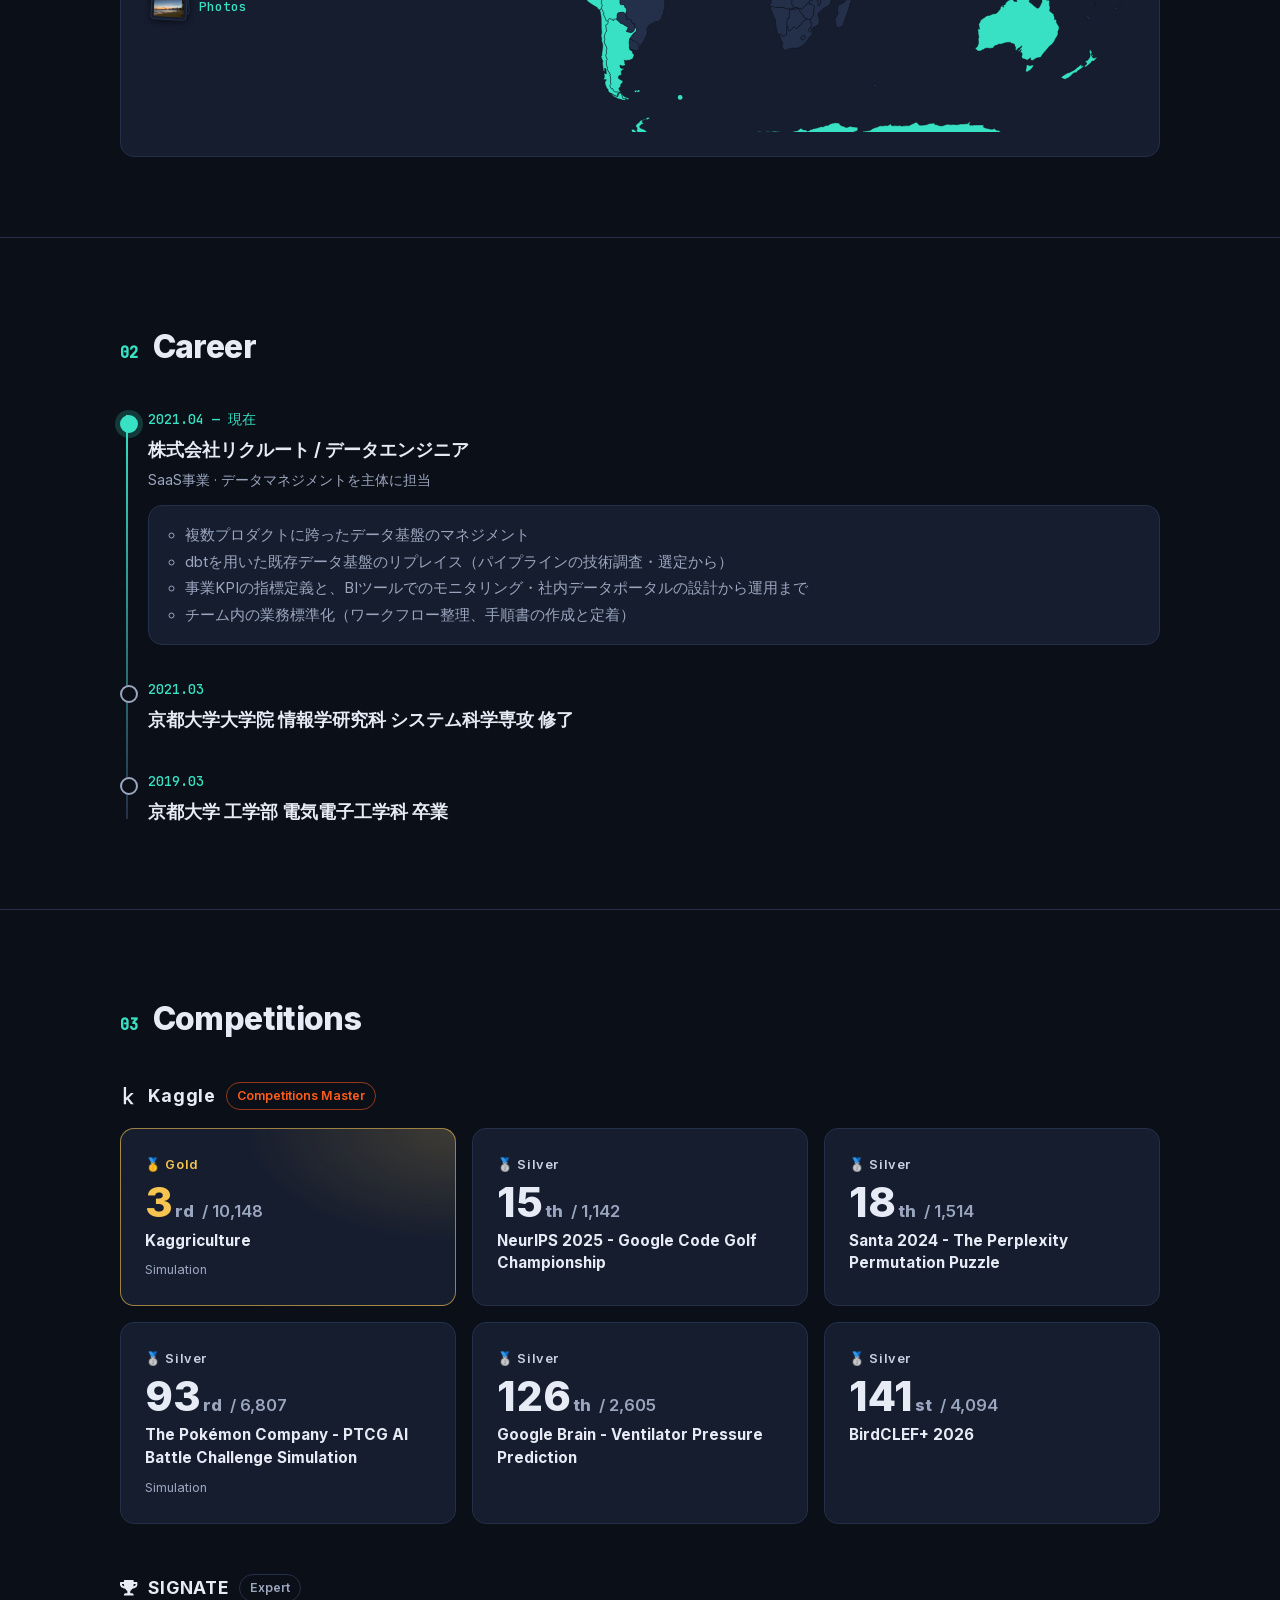
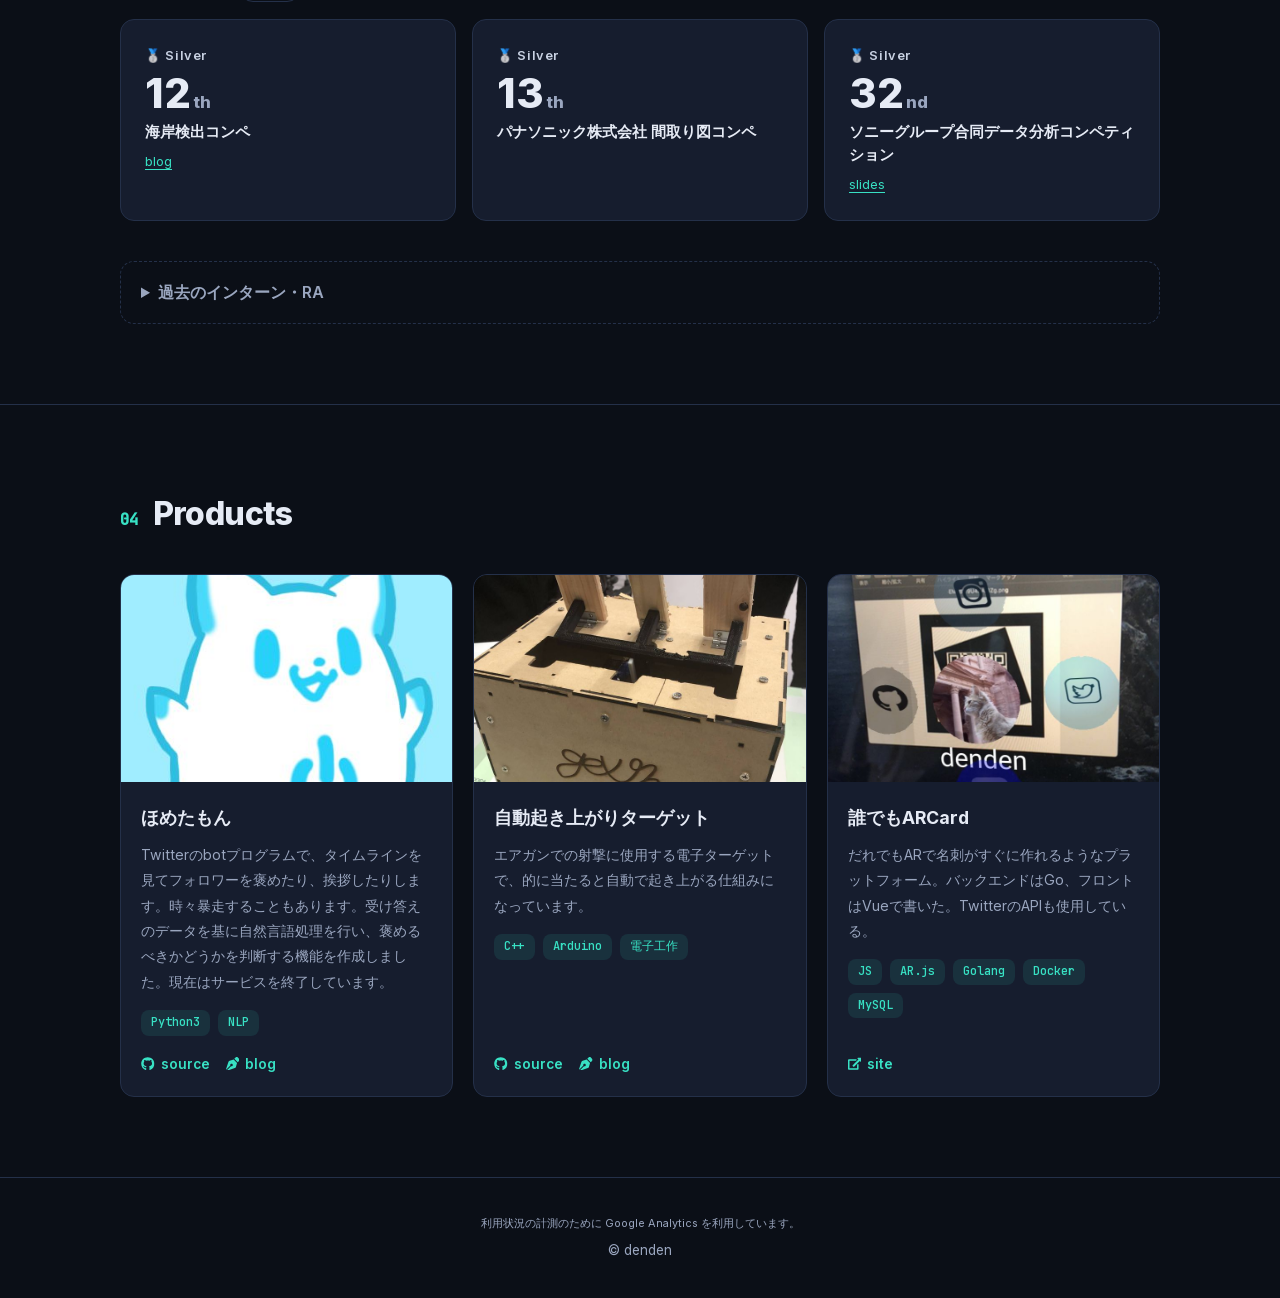
==== commit 26b3062c: "写真ごとのURL、SNSカード画像、構造化データを追加し、重複した地球儀データを削除 - 開いている写真に合わせて URL を #photo=<ファイル名> に変え、その URL から写真を開けるよう" ====
--- a/index.html
+++ b/index.html
@@ -12,12 +12,34 @@
   <meta property="og:url" content="https://seven320.github.io/">
   <meta property="og:title" content="電電のページ">
   <meta property="og:description" content="データエンジニア 電電(denden) のプロフィールページ">
-  <meta property="og:image" content="https://seven320.github.io/images/icon-circle.jpg">
-  <meta property="og:image:alt" content="ヨルダン・ペトラ遺跡の野良猫">
+  <meta property="og:image" content="https://seven320.github.io/images/og-image.jpg">
+  <meta property="og:image:width" content="1200">
+  <meta property="og:image:height" content="630">
+  <meta property="og:image:alt" content="ペトラ遺跡の野良猫のアイコンと「電電 Data Engineer / Kaggle Competitions Master」の文字。背景はウユニ塩湖">
   <meta property="og:site_name" content="電電のページ">
   <meta property="og:locale" content="ja_JP">
-  <meta name="twitter:card" content="summary">
+  <meta name="twitter:card" content="summary_large_image">
   <meta name="twitter:site" content="@yosyuaomenww">
+  <!-- 検索エンジン向けのプロフィール情報 -->
+  <script type="application/ld+json">
+  {
+    "@context": "https://schema.org",
+    "@type": "Person",
+    "name": "電電",
+    "alternateName": "denden",
+    "url": "https://seven320.github.io/",
+    "image": "https://seven320.github.io/images/icon-circle.jpg",
+    "jobTitle": "Data Engineer",
+    "worksFor": { "@type": "Organization", "name": "Recruit" },
+    "sameAs": [
+      "https://github.com/seven320",
+      "https://www.kaggle.com/denden12",
+      "https://denden-seven.hatenablog.com/",
+      "https://x.com/yosyuaomenww",
+      "https://www.instagram.com/ken_4y4/"
+    ]
+  }
+  </script>
   <link rel="preload" href="fonts/inter-latin.woff2" as="font" type="font/woff2" crossorigin>
   <link rel="icon" href="images/favicon.png" type="image/png">
   <link rel="apple-touch-icon" href="images/apple-touch-icon.png">
@@ -91,7 +113,7 @@
           <a href="https://github.com/seven320" class="link-btn"><svg class="i" aria-hidden="true"><use href="#i-github"/></svg>GitHub</a>
           <a href="https://www.kaggle.com/denden12" class="link-btn"><svg class="i" aria-hidden="true"><use href="#i-kaggle"/></svg>Kaggle</a>
           <a href="https://denden-seven.hatenablog.com/" class="link-btn"><svg class="i" aria-hidden="true"><use href="#i-pen-nib"/></svg>Blog</a>
-          <a href="https://twitter.com/yosyuaomenww" class="link-btn"><svg class="i" aria-hidden="true"><use href="#i-twitter"/></svg>Twitter</a>
+          <a href="https://x.com/yosyuaomenww" class="link-btn"><svg class="i" aria-hidden="true"><use href="#i-twitter"/></svg>Twitter</a>
           <a href="https://www.instagram.com/ken_4y4/?hl=ja" class="link-btn"><svg class="i" aria-hidden="true"><use href="#i-instagram"/></svg>Instagram</a>
         </div>
       </div>
@@ -104,7 +126,7 @@
       <div class="container">
         <h2 class="section-title"><span>01</span>About</h2>
         <p class="lead">大学時代に1年間休学し、英語留学を経て世界一周を経験。帰国後に大学院に進学し、競技プログラミングやコンペに参加。現在は株式会社リクルートに在籍し、データマネジメントを主体に担当しています。最近の関心は、AIエージェントとデータ品質・データガバナンスです。</p>
-        <p class="contact"><svg class="i" aria-hidden="true"><use href="#i-envelope"/></svg>登壇やスポットのお仕事のご依頼は <a href="https://twitter.com/yosyuaomenww">X (Twitter)</a> の DM からどうぞ。子育て中のため、継続的なお仕事は現在お受けしていません。</p>
+        <p class="contact"><svg class="i" aria-hidden="true"><use href="#i-envelope"/></svg>登壇やスポットのお仕事のご依頼は <a href="https://x.com/yosyuaomenww">X (Twitter)</a> の DM からどうぞ。子育て中のため、継続的なお仕事は現在お受けしていません。</p>
         <div class="about-grid">
           <div class="card">
             <h3>技術</h3>
@@ -282,7 +304,7 @@
         <h2 class="section-title"><span>04</span>Products</h2>
         <div class="product-grid">
           <article class="product">
-            <a href="https://twitter.com/denden_by" class="thumb">
+            <a href="https://x.com/denden_by" class="thumb">
               <img src="images/hometamon.jpg" width="400" height="400" loading="lazy" alt="ほめたもん">
             </a>
             <div class="product-body">
--- a/css/stylesheet.css
+++ b/css/stylesheet.css
@@ -41,11 +41,6 @@
   scroll-behavior: smooth;
 }
 
-@media (prefers-reduced-motion: reduce) {
-  html {
-    scroll-behavior: auto;
-  }
-}
 
 body {
   margin: 0;
@@ -272,12 +267,6 @@
   transform: none;
 }
 
-@media (prefers-reduced-motion: reduce) {
-  .icon,
-  .icon-bubble {
-    transition: none;
-  }
-}
 
 .hero-kicker {
   margin: 0;
@@ -928,7 +917,8 @@
   display: block;
   width: 100%;
   height: 100%;
-  touch-action: none;
+  /* 縦のスワイプはダイアログのスクロールに使い、横のドラッグとピンチだけ地球儀で受け取る */
+  touch-action: pan-y;
 }
 .photo-globe-pulse {
   position: absolute;
@@ -1102,17 +1092,31 @@
   .photo-stack-eyebrow { letter-spacing: 0.05em; }
 }
 
-@media (prefers-reduced-motion: reduce) {
-  .photo-peek-card,
-  .photo-card,
-  .photo-stack-progress > span,
-  .photo-stack.closing .photo-stack-main,
-  .photo-stack.closing .photo-stack-topbar,
-  .photo-stack.closing .photo-stack-footer { transition: none; }
-  .photo-stack[open] .photo-stack-cards,
-  .photo-stack[open] .photo-globe-wrap { animation: none; }
-  .photo-globe-pulse { display: none; }
-}
+/* 横向きのスマホ: 写真と地球儀を横に並べ、写真は画面の高さに収める */
+@media (max-height: 600px) and (orientation: landscape) {
+  .photo-stack { padding: 12px 24px; }
+  .photo-stack[open] { gap: 8px; }
+  .photo-stack-topbar { padding-bottom: 0; border: 0; }
+  .photo-stack-eyebrow { display: none; }
+  .photo-stack-brand h2 { margin: 0; }
+  .photo-stack-main { flex-direction: row; align-items: center; gap: 24px; padding: 0; }
+  /* カードの高さ = 幅 × 3/4 + 下のキャプション(約4.5rem)。上下のバーの分を引いた高さに収める */
+  .photo-stack-cards {
+    width: min(100vw - 300px, (100vh - 200px) * 4 / 3);
+    width: min(100vw - 300px, (100dvh - 200px) * 4 / 3);
+  }
+  .photo-globe-wrap { display: flex; flex-direction: column; align-items: center; width: 200px; gap: 6px; }
+  .photo-globe-viewport {
+    width: clamp(80px, 100vh - 250px, 170px);
+    width: clamp(80px, 100dvh - 250px, 170px);
+  }
+  .photo-globe-eyebrow,
+  .photo-globe-legend { display: none; }
+  .photo-globe-country { margin: 0; font-size: 1.125rem; }
+  .photo-stack-footer { flex-direction: row; padding-top: 0; border: 0; }
+  .photo-stack-navigation { order: 0; gap: 12px; }
+}
+
 
 /* career part */
 .timeline {
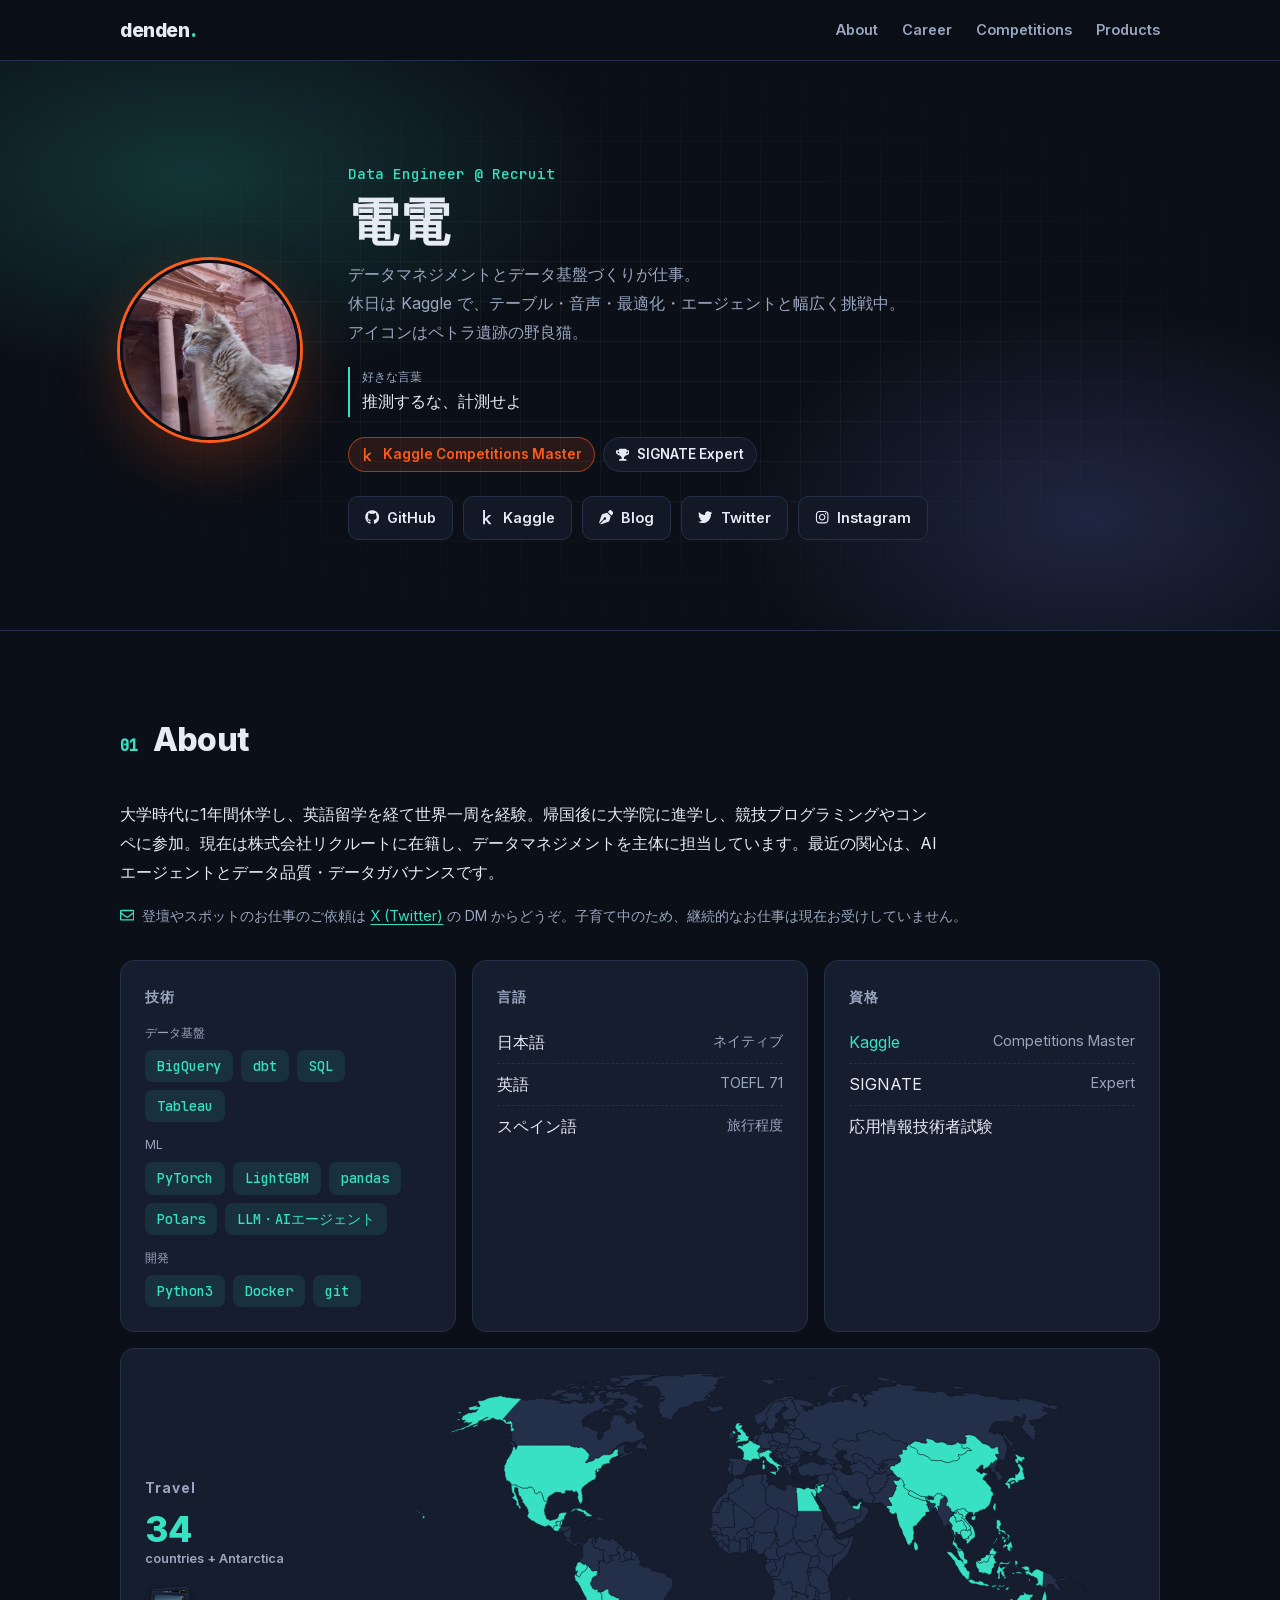
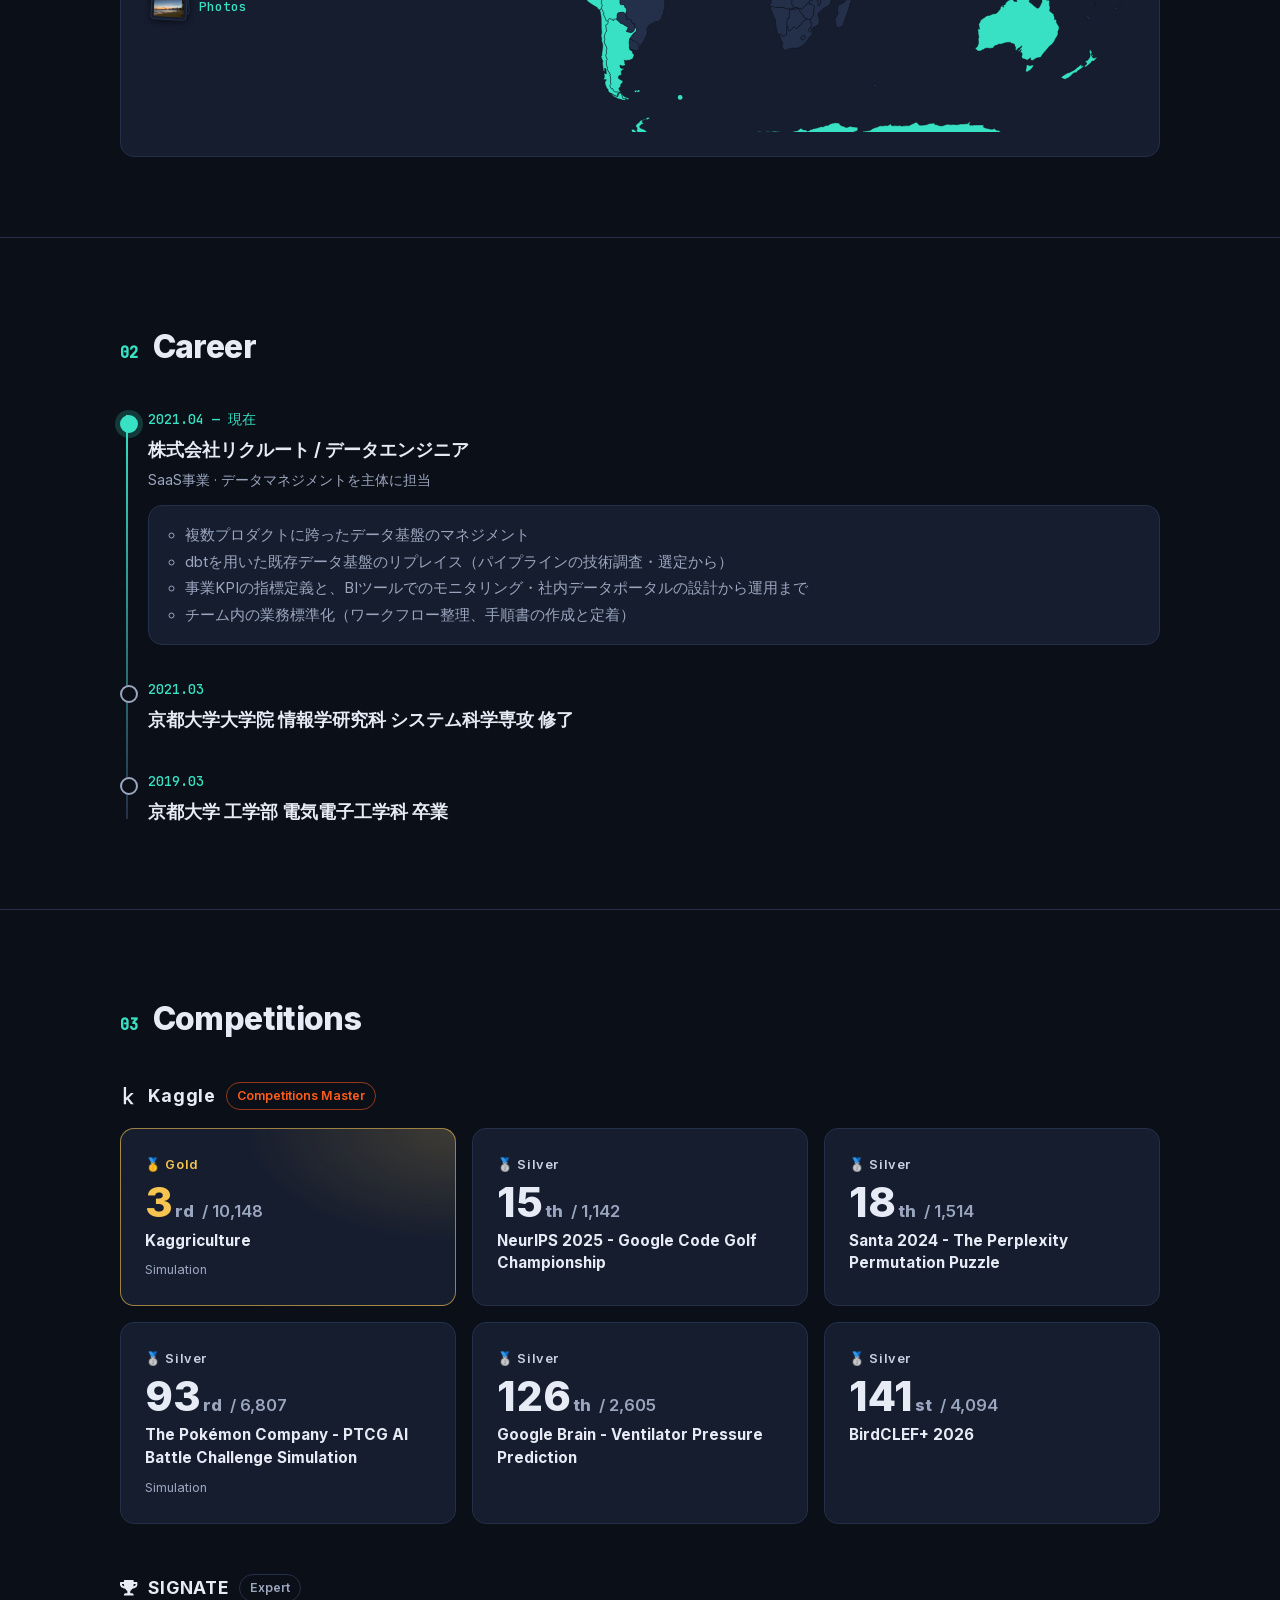
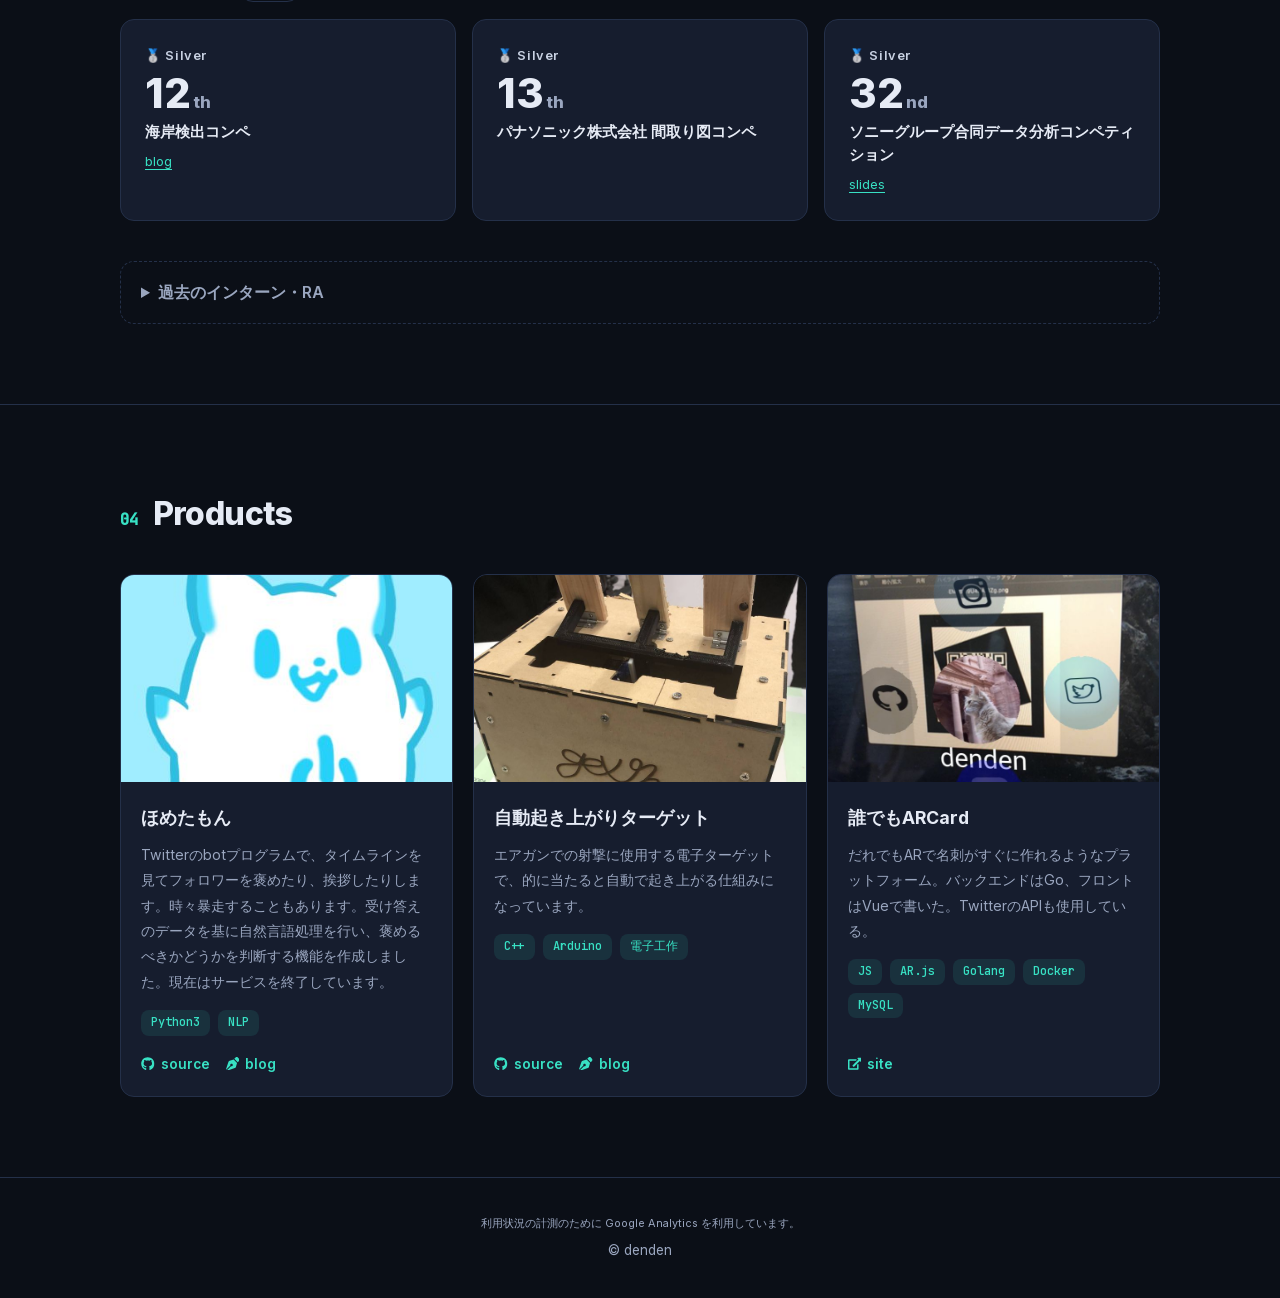
==== commit e3864096: "正規の URL を rel=canonical で示す Co-Authored-By: Claude Fable 5.2 <noreply@anthropic.com>" ====
--- a/index.html
+++ b/index.html
@@ -7,6 +7,8 @@
   <meta name="viewport" content="width=device-width, initial-scale=1.0">
   <title>電電のページ</title>
   <meta name="description" content="データエンジニア 電電(denden) のプロフィールページ">
+  <!-- /index.html やクエリ付きの URL で開かれても、検索エンジンにはこの URL を正として伝える -->
+  <link rel="canonical" href="https://seven320.github.io/">
   <!-- SNSでシェアしたときのカード -->
   <meta property="og:type" content="website">
   <meta property="og:url" content="https://seven320.github.io/">
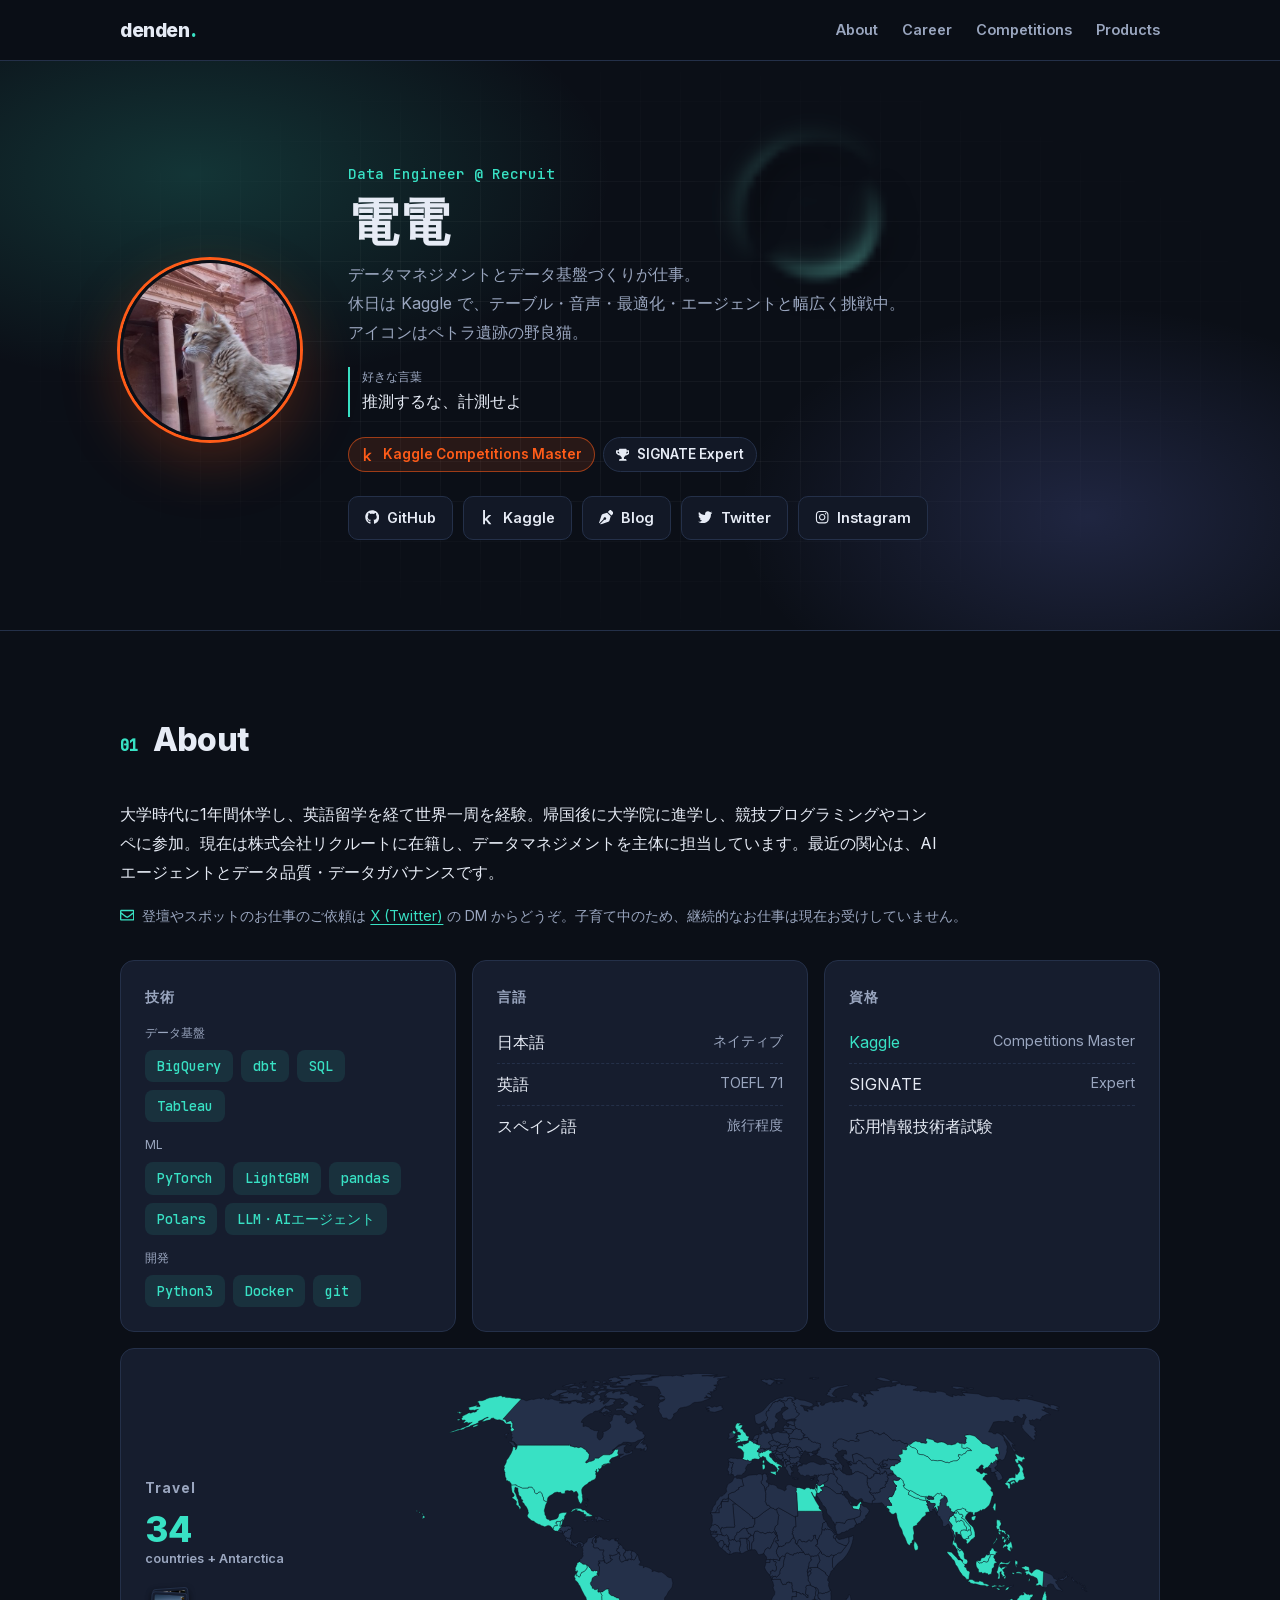
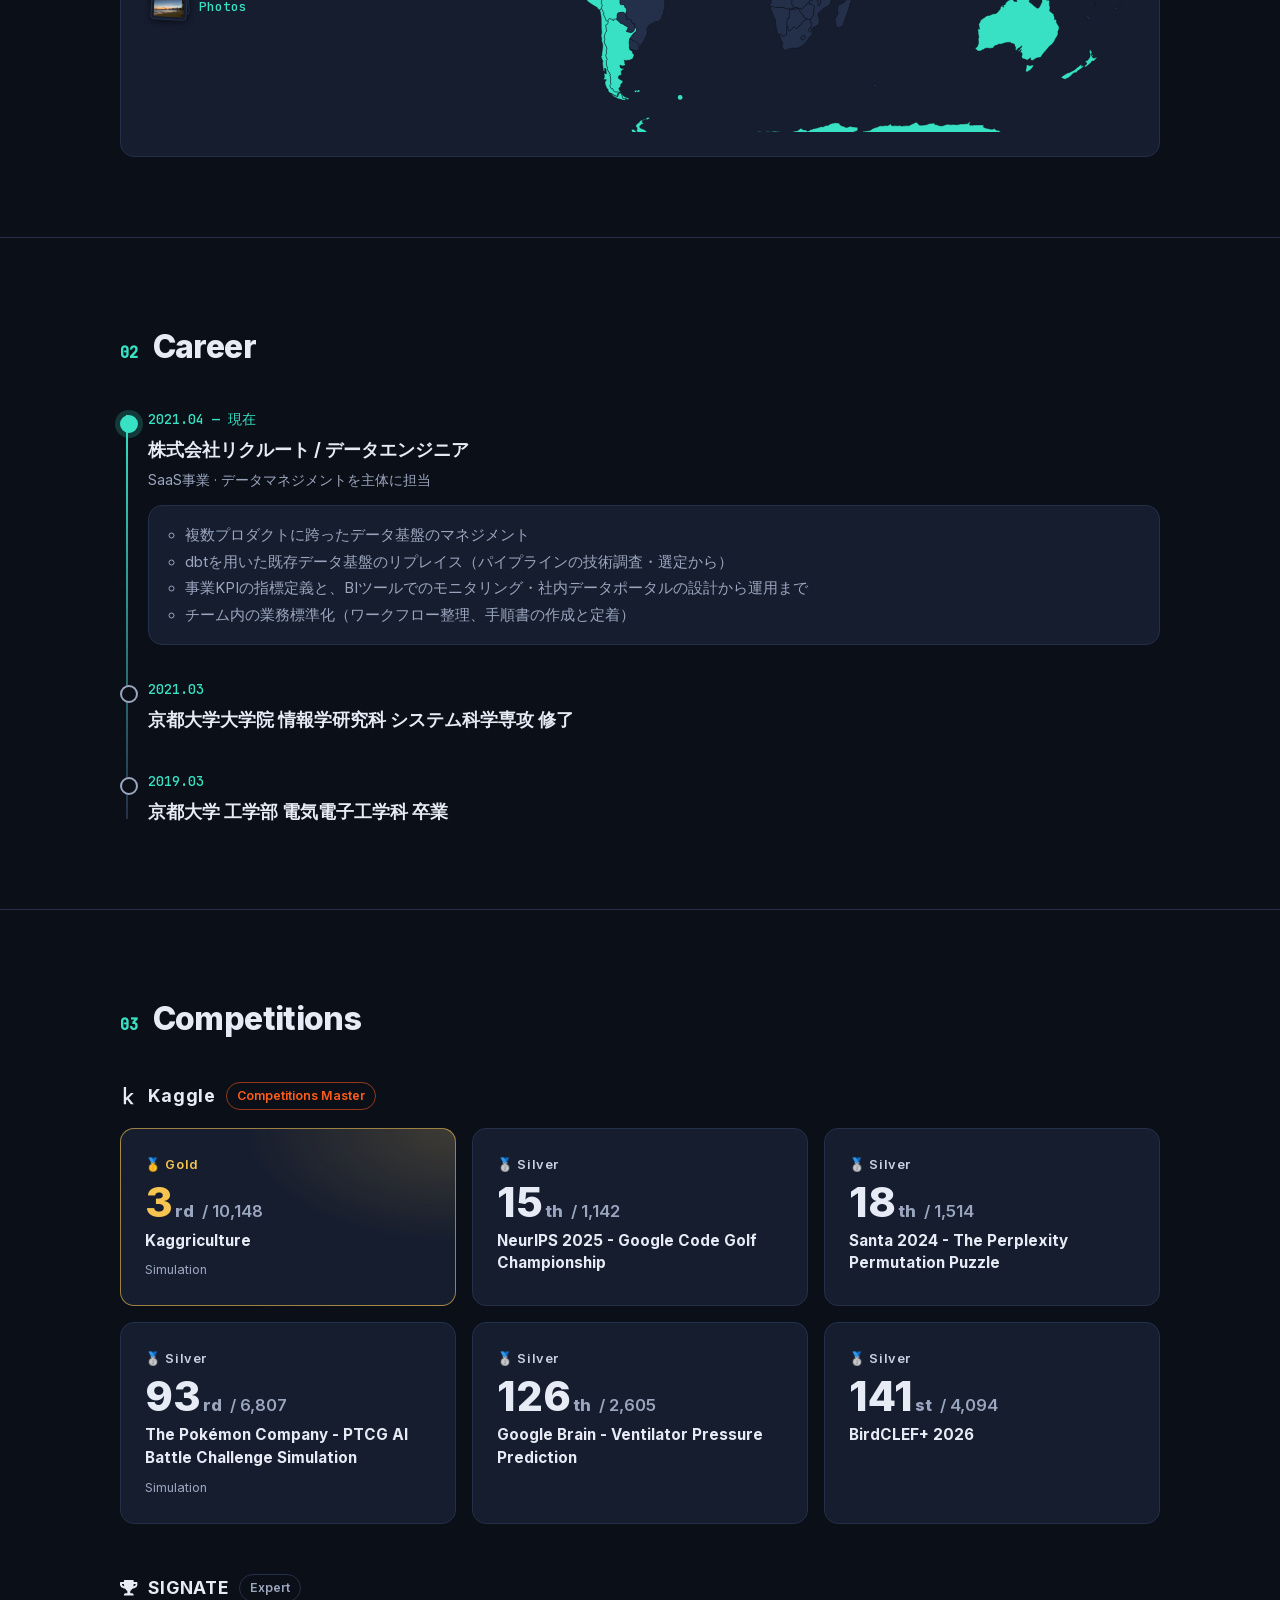
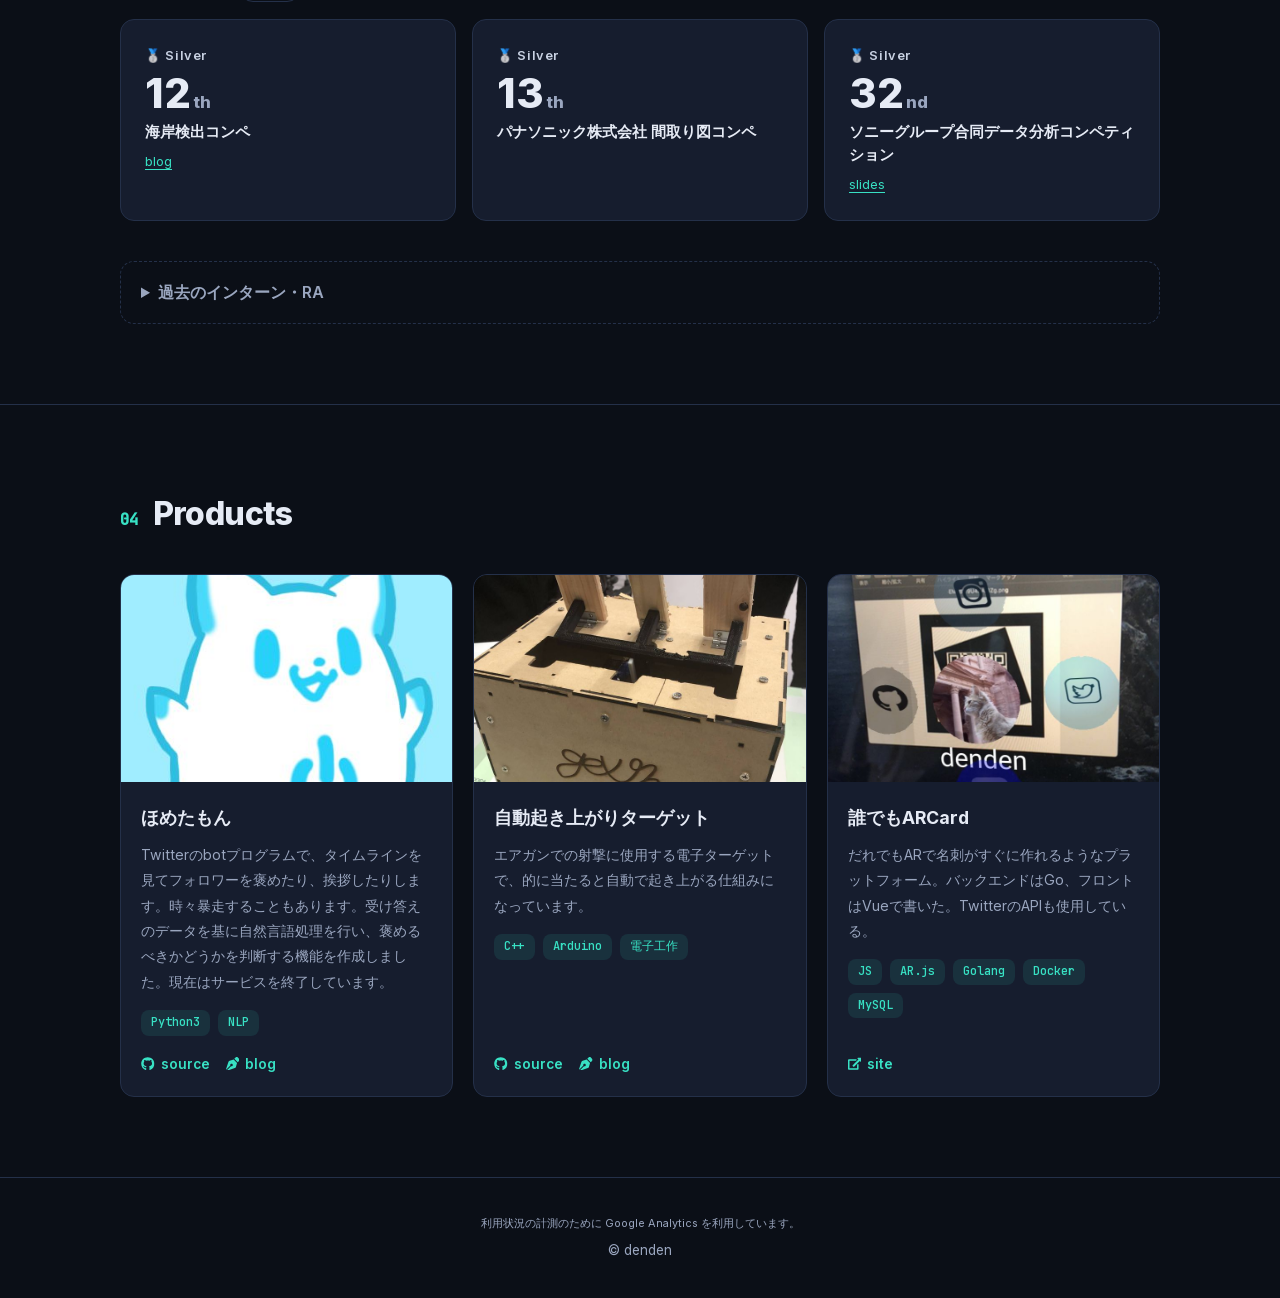
==== commit 31e03f1d: "コンペのカードの見出しを h4 にして Kaggle・SIGNATE の見出しの下に入れる Co-Authored-By: Claude Fable 5.2 <noreply@anthropic.co" ====
--- a/index.html
+++ b/index.html
@@ -233,34 +233,34 @@
           <article class="medal-card gold">
             <p class="medal">🥇 Gold</p>
             <p class="rank">3<small>rd</small><span class="of">/ 10,148</span></p>
-            <h3><a href="https://www.kaggle.com/competitions/kaggriculture" class="card-link">Kaggriculture</a></h3>
+            <h4><a href="https://www.kaggle.com/competitions/kaggriculture" class="card-link">Kaggriculture</a></h4>
             <p class="meta">Simulation</p>
           </article>
           <article class="medal-card">
             <p class="medal">🥈 Silver</p>
             <p class="rank">15<small>th</small><span class="of">/ 1,142</span></p>
-            <h3><a href="https://www.kaggle.com/competitions/google-code-golf-2025" class="card-link">NeurIPS 2025 - Google Code Golf Championship</a></h3>
+            <h4><a href="https://www.kaggle.com/competitions/google-code-golf-2025" class="card-link">NeurIPS 2025 - Google Code Golf Championship</a></h4>
           </article>
           <article class="medal-card">
             <p class="medal">🥈 Silver</p>
             <p class="rank">18<small>th</small><span class="of">/ 1,514</span></p>
-            <h3><a href="https://www.kaggle.com/competitions/santa-2024" class="card-link">Santa 2024 - The Perplexity Permutation Puzzle</a></h3>
+            <h4><a href="https://www.kaggle.com/competitions/santa-2024" class="card-link">Santa 2024 - The Perplexity Permutation Puzzle</a></h4>
           </article>
           <article class="medal-card">
             <p class="medal">🥈 Silver</p>
             <p class="rank">93<small>rd</small><span class="of">/ 6,807</span></p>
-            <h3><a href="https://www.kaggle.com/competitions/pokemon-tcg-ai-battle" class="card-link">The Pokémon Company - PTCG AI Battle Challenge Simulation</a></h3>
+            <h4><a href="https://www.kaggle.com/competitions/pokemon-tcg-ai-battle" class="card-link">The Pokémon Company - PTCG AI Battle Challenge Simulation</a></h4>
             <p class="meta">Simulation</p>
           </article>
           <article class="medal-card">
             <p class="medal">🥈 Silver</p>
             <p class="rank">126<small>th</small><span class="of">/ 2,605</span></p>
-            <h3><a href="https://www.kaggle.com/competitions/ventilator-pressure-prediction" class="card-link">Google Brain - Ventilator Pressure Prediction</a></h3>
+            <h4><a href="https://www.kaggle.com/competitions/ventilator-pressure-prediction" class="card-link">Google Brain - Ventilator Pressure Prediction</a></h4>
           </article>
           <article class="medal-card">
             <p class="medal">🥈 Silver</p>
             <p class="rank">141<small>st</small><span class="of">/ 4,094</span></p>
-            <h3><a href="https://www.kaggle.com/competitions/birdclef-2026" class="card-link">BirdCLEF+ 2026</a></h3>
+            <h4><a href="https://www.kaggle.com/competitions/birdclef-2026" class="card-link">BirdCLEF+ 2026</a></h4>
           </article>
         </div>
 
@@ -269,18 +269,18 @@
           <article class="medal-card">
             <p class="medal">🥈 Silver</p>
             <p class="rank">12<small>th</small></p>
-            <h3><a href="https://signate.jp/competitions/284" class="card-link">海岸検出コンペ</a></h3>
+            <h4><a href="https://signate.jp/competitions/284" class="card-link">海岸検出コンペ</a></h4>
             <p class="meta"><a href="https://denden-seven.hatenablog.com/entry/coastline">blog</a></p>
           </article>
           <article class="medal-card">
             <p class="medal">🥈 Silver</p>
             <p class="rank">13<small>th</small></p>
-            <h3><a href="https://user.competition.signate.jp/ja/competition/detail/?competition=f69a9e560fc1425cb7737a6221af9359" class="card-link">パナソニック株式会社 間取り図コンペ</a></h3>
+            <h4><a href="https://user.competition.signate.jp/ja/competition/detail/?competition=f69a9e560fc1425cb7737a6221af9359" class="card-link">パナソニック株式会社 間取り図コンペ</a></h4>
           </article>
           <article class="medal-card">
             <p class="medal">🥈 Silver</p>
             <p class="rank">32<small>nd</small></p>
-            <h3><a href="https://user.competition.signate.jp/ja/competition/detail/?competition=baf8c590d2274766b08b57a821387803" class="card-link">ソニーグループ合同データ分析コンペティション</a></h3>
+            <h4><a href="https://user.competition.signate.jp/ja/competition/detail/?competition=baf8c590d2274766b08b57a821387803" class="card-link">ソニーグループ合同データ分析コンペティション</a></h4>
             <p class="meta"><a href="https://docs.google.com/presentation/d/1uQlXY5uBzi0eykS2nM_Kw-N1N0KYd7GkTHcVYKerdrM/edit#slide=id.p">slides</a></p>
           </article>
         </div>
--- a/css/stylesheet.css
+++ b/css/stylesheet.css
@@ -1259,7 +1259,7 @@
   color: var(--gold);
 }
 
-.medal-card h3 {
+.medal-card h4 {
   margin: 0 0 6px;
   font-size: 0.95em;
   line-height: 1.5;
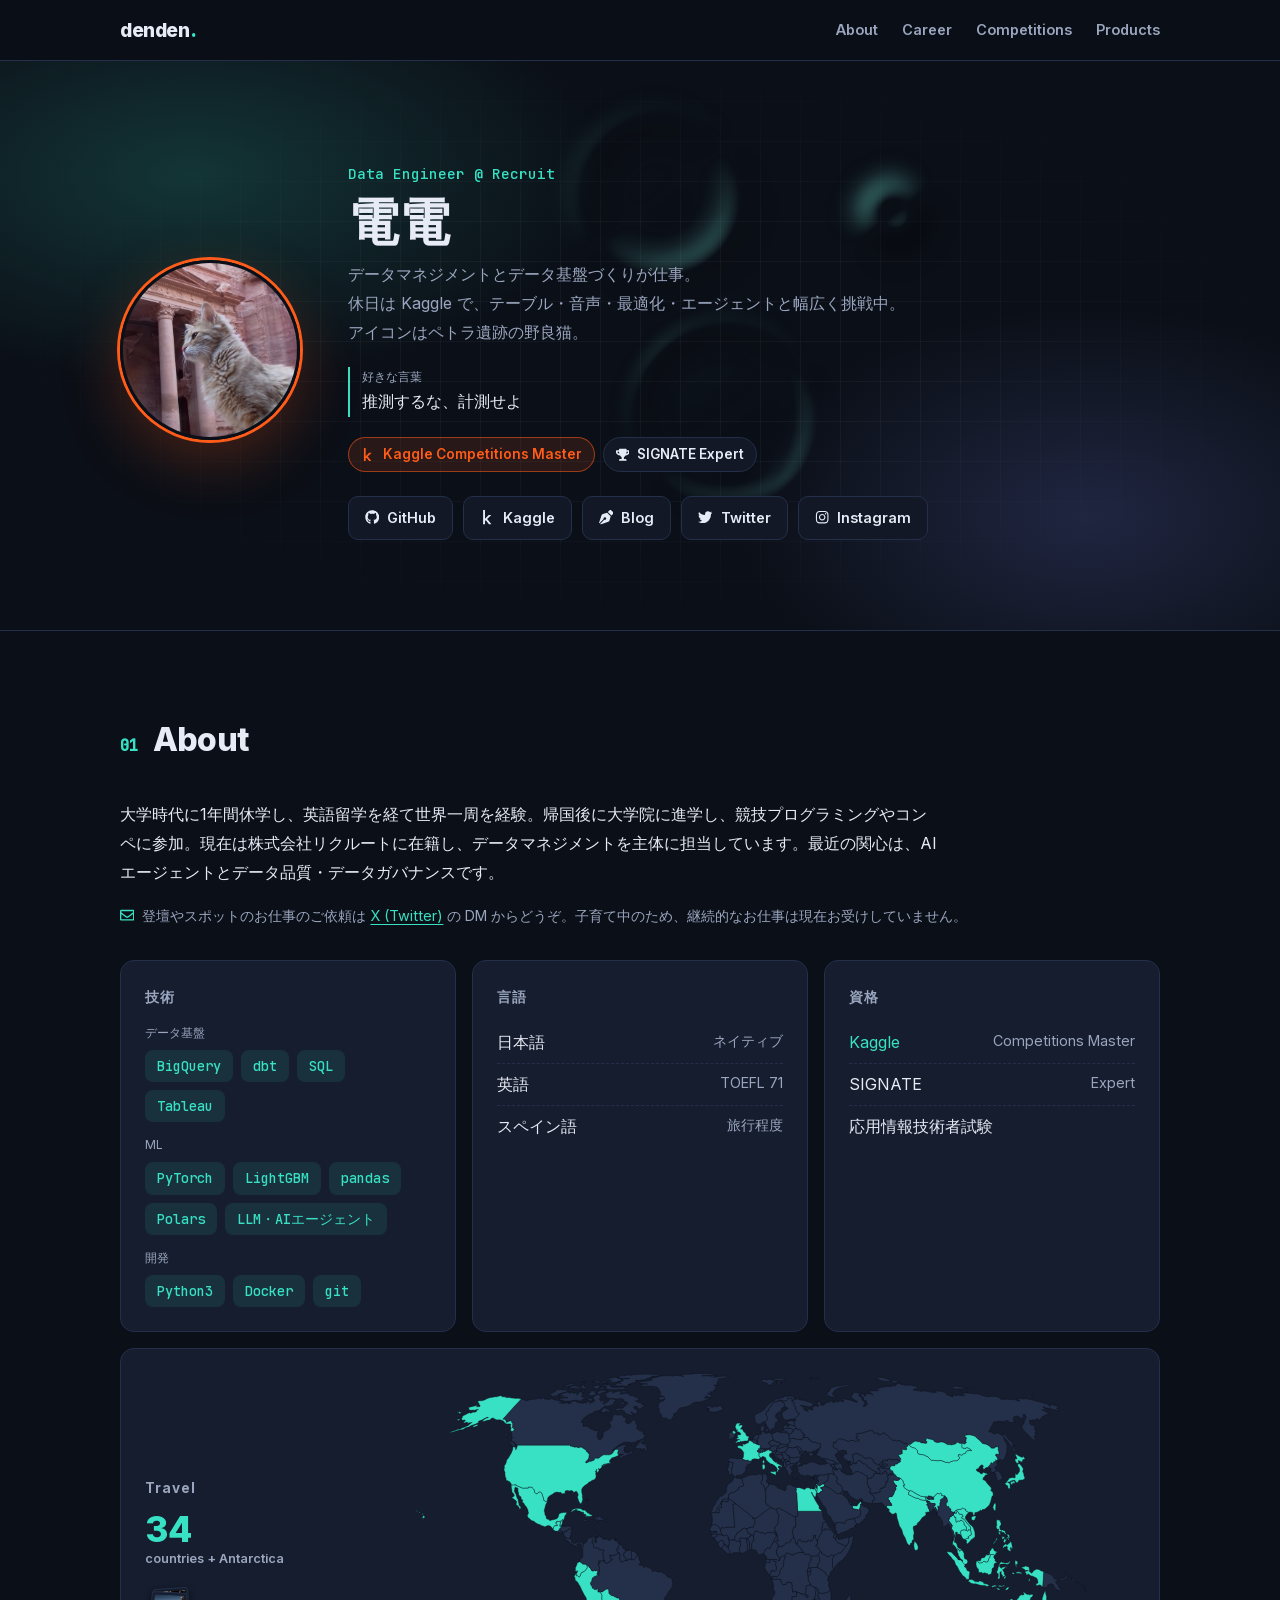
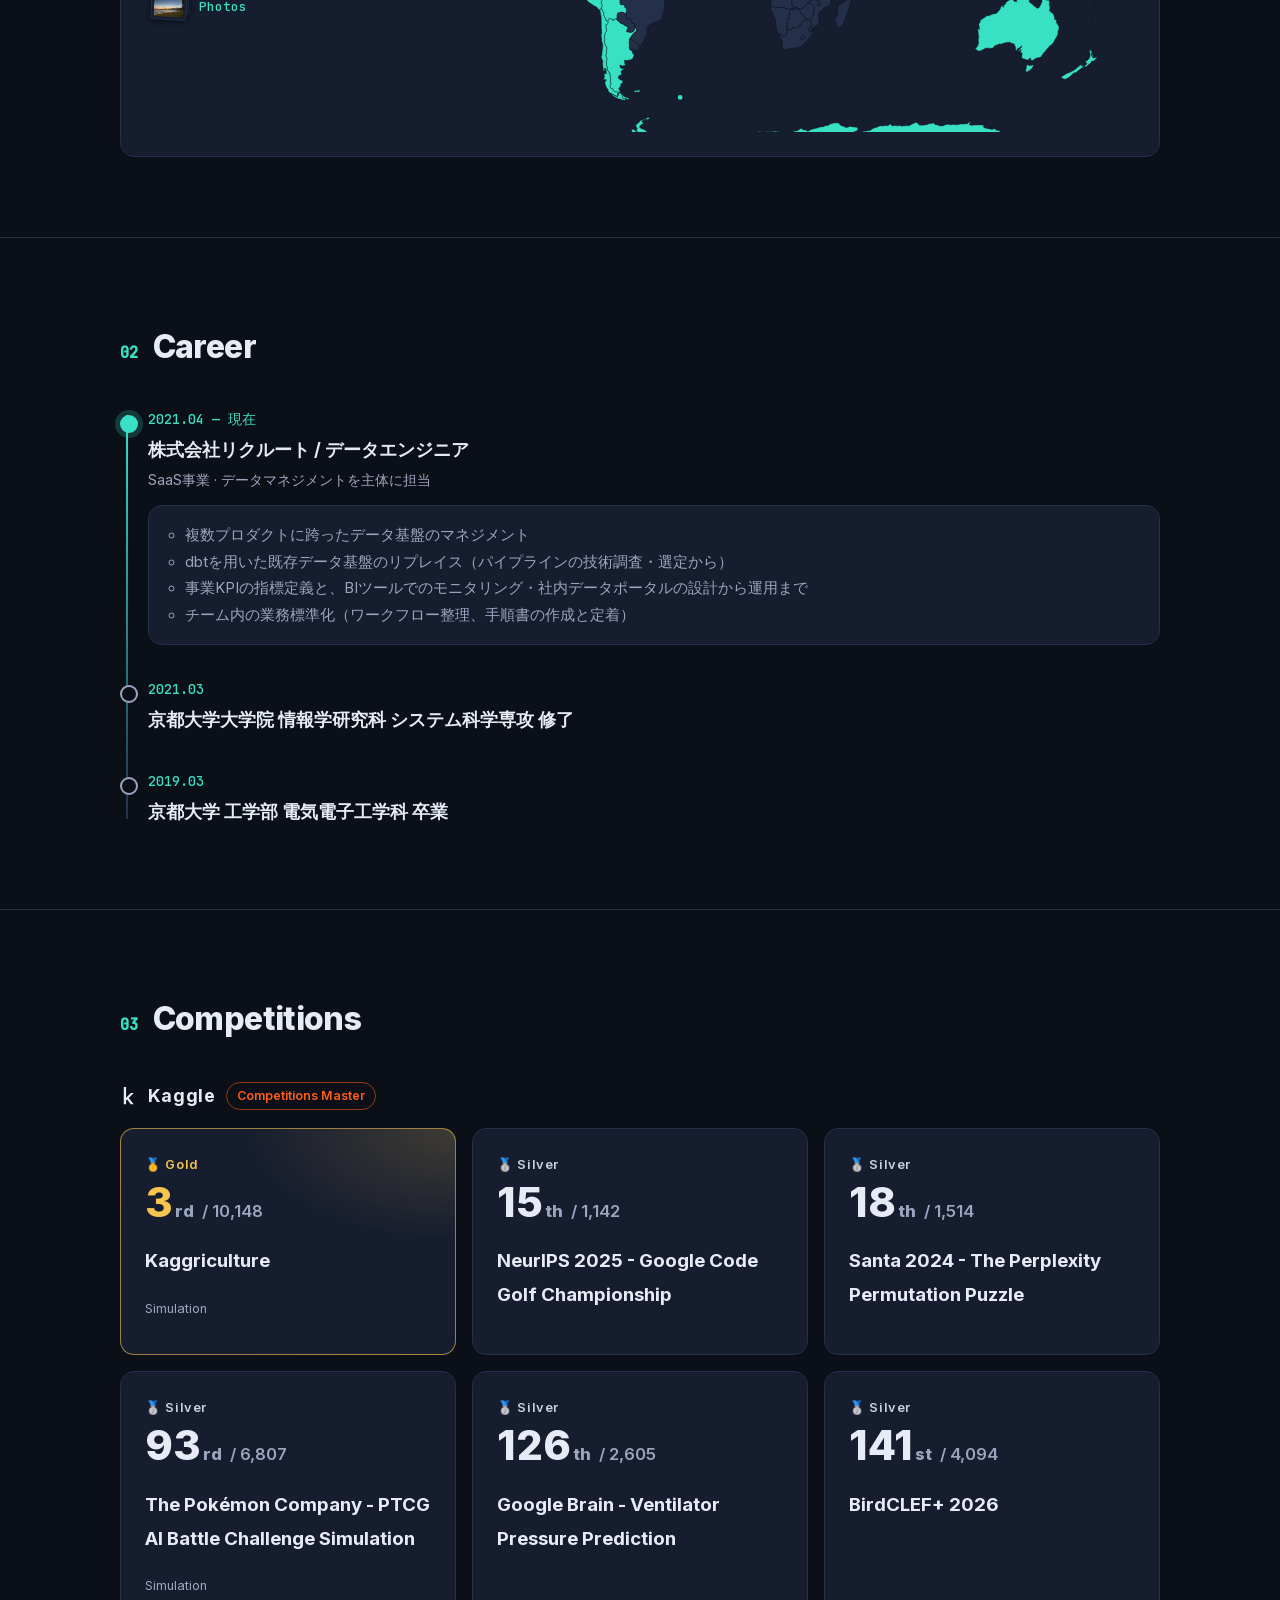
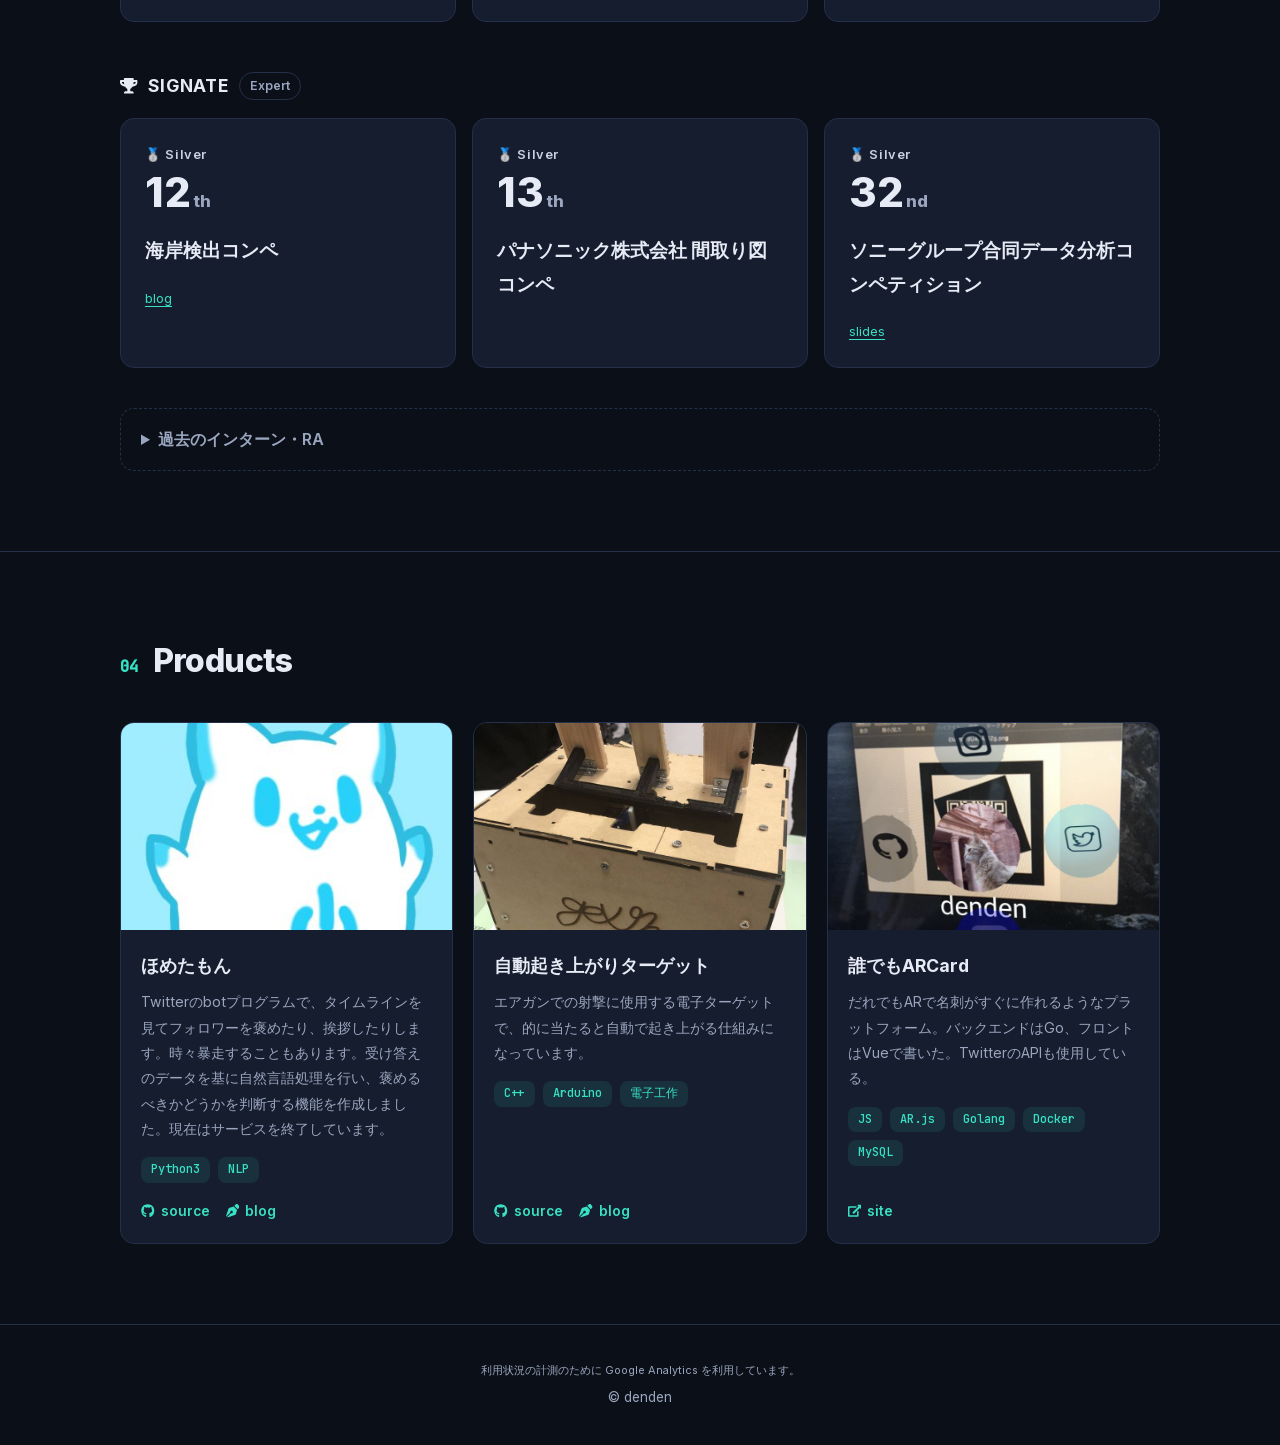
==== commit 72053799: "ヒーローの水面を WebGL2 でなめらかに描く Co-Authored-By: Claude Fable 5.2 <noreply@anthropic.com>" ====
--- a/index.html
+++ b/index.html
@@ -7,8 +7,6 @@
   <meta name="viewport" content="width=device-width, initial-scale=1.0">
   <title>電電のページ</title>
   <meta name="description" content="データエンジニア 電電(denden) のプロフィールページ">
-  <!-- /index.html やクエリ付きの URL で開かれても、検索エンジンにはこの URL を正として伝える -->
-  <link rel="canonical" href="https://seven320.github.io/">
   <!-- SNSでシェアしたときのカード -->
   <meta property="og:type" content="website">
   <meta property="og:url" content="https://seven320.github.io/">
@@ -233,34 +231,34 @@
           <article class="medal-card gold">
             <p class="medal">🥇 Gold</p>
             <p class="rank">3<small>rd</small><span class="of">/ 10,148</span></p>
-            <h4><a href="https://www.kaggle.com/competitions/kaggriculture" class="card-link">Kaggriculture</a></h4>
+            <h3><a href="https://www.kaggle.com/competitions/kaggriculture" class="card-link">Kaggriculture</a></h3>
             <p class="meta">Simulation</p>
           </article>
           <article class="medal-card">
             <p class="medal">🥈 Silver</p>
             <p class="rank">15<small>th</small><span class="of">/ 1,142</span></p>
-            <h4><a href="https://www.kaggle.com/competitions/google-code-golf-2025" class="card-link">NeurIPS 2025 - Google Code Golf Championship</a></h4>
+            <h3><a href="https://www.kaggle.com/competitions/google-code-golf-2025" class="card-link">NeurIPS 2025 - Google Code Golf Championship</a></h3>
           </article>
           <article class="medal-card">
             <p class="medal">🥈 Silver</p>
             <p class="rank">18<small>th</small><span class="of">/ 1,514</span></p>
-            <h4><a href="https://www.kaggle.com/competitions/santa-2024" class="card-link">Santa 2024 - The Perplexity Permutation Puzzle</a></h4>
+            <h3><a href="https://www.kaggle.com/competitions/santa-2024" class="card-link">Santa 2024 - The Perplexity Permutation Puzzle</a></h3>
           </article>
           <article class="medal-card">
             <p class="medal">🥈 Silver</p>
             <p class="rank">93<small>rd</small><span class="of">/ 6,807</span></p>
-            <h4><a href="https://www.kaggle.com/competitions/pokemon-tcg-ai-battle" class="card-link">The Pokémon Company - PTCG AI Battle Challenge Simulation</a></h4>
+            <h3><a href="https://www.kaggle.com/competitions/pokemon-tcg-ai-battle" class="card-link">The Pokémon Company - PTCG AI Battle Challenge Simulation</a></h3>
             <p class="meta">Simulation</p>
           </article>
           <article class="medal-card">
             <p class="medal">🥈 Silver</p>
             <p class="rank">126<small>th</small><span class="of">/ 2,605</span></p>
-            <h4><a href="https://www.kaggle.com/competitions/ventilator-pressure-prediction" class="card-link">Google Brain - Ventilator Pressure Prediction</a></h4>
+            <h3><a href="https://www.kaggle.com/competitions/ventilator-pressure-prediction" class="card-link">Google Brain - Ventilator Pressure Prediction</a></h3>
           </article>
           <article class="medal-card">
             <p class="medal">🥈 Silver</p>
             <p class="rank">141<small>st</small><span class="of">/ 4,094</span></p>
-            <h4><a href="https://www.kaggle.com/competitions/birdclef-2026" class="card-link">BirdCLEF+ 2026</a></h4>
+            <h3><a href="https://www.kaggle.com/competitions/birdclef-2026" class="card-link">BirdCLEF+ 2026</a></h3>
           </article>
         </div>
 
@@ -269,18 +267,18 @@
           <article class="medal-card">
             <p class="medal">🥈 Silver</p>
             <p class="rank">12<small>th</small></p>
-            <h4><a href="https://signate.jp/competitions/284" class="card-link">海岸検出コンペ</a></h4>
+            <h3><a href="https://signate.jp/competitions/284" class="card-link">海岸検出コンペ</a></h3>
             <p class="meta"><a href="https://denden-seven.hatenablog.com/entry/coastline">blog</a></p>
           </article>
           <article class="medal-card">
             <p class="medal">🥈 Silver</p>
             <p class="rank">13<small>th</small></p>
-            <h4><a href="https://user.competition.signate.jp/ja/competition/detail/?competition=f69a9e560fc1425cb7737a6221af9359" class="card-link">パナソニック株式会社 間取り図コンペ</a></h4>
+            <h3><a href="https://user.competition.signate.jp/ja/competition/detail/?competition=f69a9e560fc1425cb7737a6221af9359" class="card-link">パナソニック株式会社 間取り図コンペ</a></h3>
           </article>
           <article class="medal-card">
             <p class="medal">🥈 Silver</p>
             <p class="rank">32<small>nd</small></p>
-            <h4><a href="https://user.competition.signate.jp/ja/competition/detail/?competition=baf8c590d2274766b08b57a821387803" class="card-link">ソニーグループ合同データ分析コンペティション</a></h4>
+            <h3><a href="https://user.competition.signate.jp/ja/competition/detail/?competition=baf8c590d2274766b08b57a821387803" class="card-link">ソニーグループ合同データ分析コンペティション</a></h3>
             <p class="meta"><a href="https://docs.google.com/presentation/d/1uQlXY5uBzi0eykS2nM_Kw-N1N0KYd7GkTHcVYKerdrM/edit#slide=id.p">slides</a></p>
           </article>
         </div>
@@ -427,11 +425,12 @@
   <script>
   // heroの背景に水面を作る
   // 時刻(秒)をSHA-256でハッシュ化した値で水滴を落とし、波動方程式で波紋を広げて、水面の傾きから光の当たり方を描く
+  // 波の計算は粗いマス目のまま CPU で行い、描くのは WebGL2 で画面の解像度に合わせてなめらかに補間する。
+  // WebGL2 が使えないときは、マス目の解像度で 2D の canvas に描いて引き伸ばす
   (function() {
     var hero = document.querySelector('.hero');
     var canvas = document.querySelector('.hero-fx');
     if (!hero || !canvas || !canvas.getContext) return;
-    var ctx = canvas.getContext('2d');
     var motion = window.siteMotion;
 
     var CELL = 6;          // 水面1マスの大きさ(px)
@@ -439,7 +438,9 @@
     var VISIBLE_RADIUS = 0.5;  // 水滴を落とす範囲(マスクの楕円の半径に対する割合)
     var MAX_HEIGHT = 500;  // 水面の高さの上限(連打で波が大きくなりすぎないように)
     var LIGHT = [-0.6, -0.8]; // 光の向き(左上から)
-    var cols, rows, cur, prev, image;
+    var SLOPE_SCALE = 120; // 傾きを明るさに直すときの割る数(大きいほど淡い)
+    var MAX_PIXEL_RATIO = 2;  // これより細かい画面でも、描く解像度はここまでにする
+    var cols, rows, cur, prev;
     var lastSecond = -1;
     var lastFrame = 0;
     var visible = true;
@@ -468,9 +469,7 @@
       rows = nextRows;
       cur = new Float32Array(cols * rows);
       prev = new Float32Array(cols * rows);
-      canvas.width = cols;
-      canvas.height = rows;
-      image = ctx.createImageData(cols, rows);
+      painter.resize();
     }
 
     // 双曲線正割
@@ -525,29 +524,179 @@
       prev = tmp;
     }
 
-    function render() {
-      var data = image.data;
-      for (var y = 1; y < rows - 1; y++) {
-        for (var x = 1; x < cols - 1; x++) {
-          var i = y * cols + x;
-          // 水面の傾き
-          var nx = cur[i - 1] - cur[i + 1];
-          var ny = cur[i - cols] - cur[i + cols];
-          // tanhで明るさを-1〜1になめらかに収める(強い波でも白飛びしない)
-          var shade = Math.tanh((nx * LIGHT[0] + ny * LIGHT[1]) / 120);
-          var o = i * 4;
-          if (shade > 0) {
-            // 光が当たる面: アクセント色のハイライト
-            data[o] = 120; data[o + 1] = 240; data[o + 2] = 220;
-            data[o + 3] = shade * 255;
-          } else {
-            // 光が当たらない面: 影
-            data[o] = 0; data[o + 1] = 0; data[o + 2] = 0;
-            data[o + 3] = -shade * 200;
+    // ---- 描き方(WebGL2) ----
+    // CPU で各マスの「光の当たり具合」を計算してテクスチャで渡し、シェーダーが画素ごとに補間して色にする
+    var VERTEX = [
+      '#version 300 es',
+      'out vec2 uv;',
+      'void main() {',
+      // 頂点データを持たずに、画面全体を覆う三角形を1枚描く
+      '  vec2 p = vec2(float((gl_VertexID << 1) & 2), float(gl_VertexID & 2));',
+      '  uv = vec2(p.x, 1.0 - p.y);',
+      '  gl_Position = vec4(p * 2.0 - 1.0, 0.0, 1.0);',
+      '}'
+    ].join('\n');
+    var FRAGMENT = [
+      '#version 300 es',
+      'precision highp float;',
+      'uniform sampler2D light;',
+      'uniform vec2 grid;',   // マスの数(横, 縦)
+      'in vec2 uv;',
+      'out vec4 color;',
+      // 3次のBスプラインで補間する。隣のマスとの境目に折れ目が出ない。
+      // テクスチャの線形補間を使って、16マスぶんを4回の読み出しで済ませる
+      'float smoothLight(vec2 p) {',
+      '  p -= 0.5;',
+      '  vec2 i = floor(p);',
+      '  vec2 f = p - i;',
+      '  vec2 f2 = f * f;',
+      '  vec2 f3 = f2 * f;',
+      '  vec2 w0 = (1.0 - 3.0 * f + 3.0 * f2 - f3) / 6.0;',
+      '  vec2 w1 = (4.0 - 6.0 * f2 + 3.0 * f3) / 6.0;',
+      '  vec2 w3 = f3 / 6.0;',
+      '  vec2 w2 = 1.0 - w0 - w1 - w3;',
+      '  vec2 g0 = w0 + w1;',
+      '  vec2 g1 = w2 + w3;',
+      '  vec2 h0 = (i - 0.5 + w1 / g0) / grid;',
+      '  vec2 h1 = (i + 1.5 + w3 / g1) / grid;',
+      '  return g0.y * (g0.x * texture(light, vec2(h0.x, h0.y)).r + g1.x * texture(light, vec2(h1.x, h0.y)).r)',
+      '       + g1.y * (g0.x * texture(light, vec2(h0.x, h1.y)).r + g1.x * texture(light, vec2(h1.x, h1.y)).r);',
+      '}',
+      'void main() {',
+      // tanhで明るさを-1〜1になめらかに収める(強い波でも白飛びしない)
+      '  float shade = tanh(smoothLight(uv * grid));',
+      // 光が当たる面はアクセント色のハイライト、当たらない面は影。色は透明度を掛けた値で出す
+      '  float lit = max(shade, 0.0);',
+      '  float alpha = lit + max(-shade, 0.0) * (200.0 / 255.0);',
+      '  color = vec4(vec3(120.0, 240.0, 220.0) / 255.0 * lit, alpha);',
+      // 淡いグラデーションに縞が出ないよう、画素ごとに1階調ぶんのばらつきを足す
+      '  float noise = fract(sin(dot(gl_FragCoord.xy, vec2(12.9898, 78.233))) * 43758.5453) - 0.5;',
+      '  color = max(color + noise / 255.0 * step(0.004, alpha), 0.0);',
+      '}'
+    ].join('\n');
+
+    function createGLPainter() {
+      var gl = canvas.getContext('webgl2', { antialias: false, depth: false, stencil: false, powerPreference: 'low-power' });
+      if (!gl) return null;
+      var light = null;   // 各マスの光の当たり具合
+      var gridUniform = null;
+      var ok = false;
+
+      function compile(type, source) {
+        var shader = gl.createShader(type);
+        gl.shaderSource(shader, source);
+        gl.compileShader(shader);
+        return shader;
+      }
+
+      // 描く準備。GPU の状態が失われたあと(webglcontextrestored)にもやり直す
+      function setup() {
+        var program = gl.createProgram();
+        gl.attachShader(program, compile(gl.VERTEX_SHADER, VERTEX));
+        gl.attachShader(program, compile(gl.FRAGMENT_SHADER, FRAGMENT));
+        gl.linkProgram(program);
+        ok = !!gl.getProgramParameter(program, gl.LINK_STATUS);
+        if (!ok) return false;
+        gl.useProgram(program);
+        gridUniform = gl.getUniformLocation(program, 'grid');
+        gl.bindTexture(gl.TEXTURE_2D, gl.createTexture());
+        gl.texParameteri(gl.TEXTURE_2D, gl.TEXTURE_MIN_FILTER, gl.LINEAR);
+        gl.texParameteri(gl.TEXTURE_2D, gl.TEXTURE_MAG_FILTER, gl.LINEAR);
+        gl.texParameteri(gl.TEXTURE_2D, gl.TEXTURE_WRAP_S, gl.CLAMP_TO_EDGE);
+        gl.texParameteri(gl.TEXTURE_2D, gl.TEXTURE_WRAP_T, gl.CLAMP_TO_EDGE);
+        if (cols) allocate();
+        return true;
+      }
+
+      function allocate() {
+        light = new Float32Array(cols * rows);
+        // 16ビットの小数のテクスチャは、拡張機能なしで線形補間できる
+        gl.texImage2D(gl.TEXTURE_2D, 0, gl.R16F, cols, rows, 0, gl.RED, gl.FLOAT, light);
+        gl.uniform2f(gridUniform, cols, rows);
+        gl.viewport(0, 0, canvas.width, canvas.height);
+      }
+
+      if (!setup()) return null;
+      canvas.addEventListener('webglcontextlost', function(e) {
+        e.preventDefault();
+        ok = false;
+      });
+      canvas.addEventListener('webglcontextrestored', setup);
+
+      return {
+        resize: function() {
+          var ratio = Math.min(window.devicePixelRatio || 1, MAX_PIXEL_RATIO);
+          canvas.width = Math.round(hero.clientWidth * ratio);
+          canvas.height = Math.round(hero.clientHeight * ratio);
+          if (ok) allocate();
+        },
+        paint: function() {
+          if (!ok) return;
+          for (var y = 1; y < rows - 1; y++) {
+            for (var x = 1; x < cols - 1; x++) {
+              var i = y * cols + x;
+              // 水面の傾きと光の向きから、光の当たり具合を出す
+              light[i] = ((cur[i - 1] - cur[i + 1]) * LIGHT[0] + (cur[i - cols] - cur[i + cols]) * LIGHT[1]) / SLOPE_SCALE;
+            }
           }
+          gl.texSubImage2D(gl.TEXTURE_2D, 0, 0, 0, cols, rows, gl.RED, gl.FLOAT, light);
+          gl.drawArrays(gl.TRIANGLES, 0, 3);
+        },
+        clear: function() {
+          if (!ok) return;
+          gl.clearColor(0, 0, 0, 0);
+          gl.clear(gl.COLOR_BUFFER_BIT);
         }
-      }
-      ctx.putImageData(image, 0, 0);
+      };
+    }
+
+    // ---- 描き方(2D の canvas。WebGL2 が使えないとき) ----
+    function create2DPainter() {
+      var ctx = canvas.getContext('2d');
+      var image = null;
+      return {
+        resize: function() {
+          canvas.width = cols;
+          canvas.height = rows;
+          image = ctx.createImageData(cols, rows);
+        },
+        paint: function() {
+          var data = image.data;
+          for (var y = 1; y < rows - 1; y++) {
+            for (var x = 1; x < cols - 1; x++) {
+              var i = y * cols + x;
+              // 水面の傾き
+              var nx = cur[i - 1] - cur[i + 1];
+              var ny = cur[i - cols] - cur[i + cols];
+              // tanhで明るさを-1〜1になめらかに収める(強い波でも白飛びしない)
+              var shade = Math.tanh((nx * LIGHT[0] + ny * LIGHT[1]) / SLOPE_SCALE);
+              var o = i * 4;
+              if (shade > 0) {
+                // 光が当たる面: アクセント色のハイライト
+                data[o] = 120; data[o + 1] = 240; data[o + 2] = 220;
+                data[o + 3] = shade * 255;
+              } else {
+                // 光が当たらない面: 影
+                data[o] = 0; data[o + 1] = 0; data[o + 2] = 0;
+                data[o + 3] = -shade * 200;
+              }
+            }
+          }
+          ctx.putImageData(image, 0, 0);
+        },
+        clear: function() {
+          ctx.clearRect(0, 0, canvas.width, canvas.height);
+        }
+      };
+    }
+
+    var painter = createGLPainter();
+    if (!painter) {
+      // WebGL2 の準備に途中で失敗した canvas は 2D で使えないので、新しいものに取り替える
+      var replacement = canvas.cloneNode(false);
+      canvas.replaceWith(replacement);
+      canvas = replacement;
+      painter = create2DPainter();
     }
 
     function loop(now) {
@@ -562,7 +711,7 @@
       lastFrame = now - ((now - lastFrame) % interval);
       rainFromClock();
       step();
-      render();
+      painter.paint();
     }
 
     function shouldRun() {
@@ -575,7 +724,7 @@
         running = true;
         requestAnimationFrame(loop);
       }
-      if (motion.reduced) ctx.clearRect(0, 0, canvas.width, canvas.height);
+      if (motion.reduced) painter.clear();
     }
 
     // 画面上の位置を水面のマスに変換する(canvasは引き伸ばして表示している)
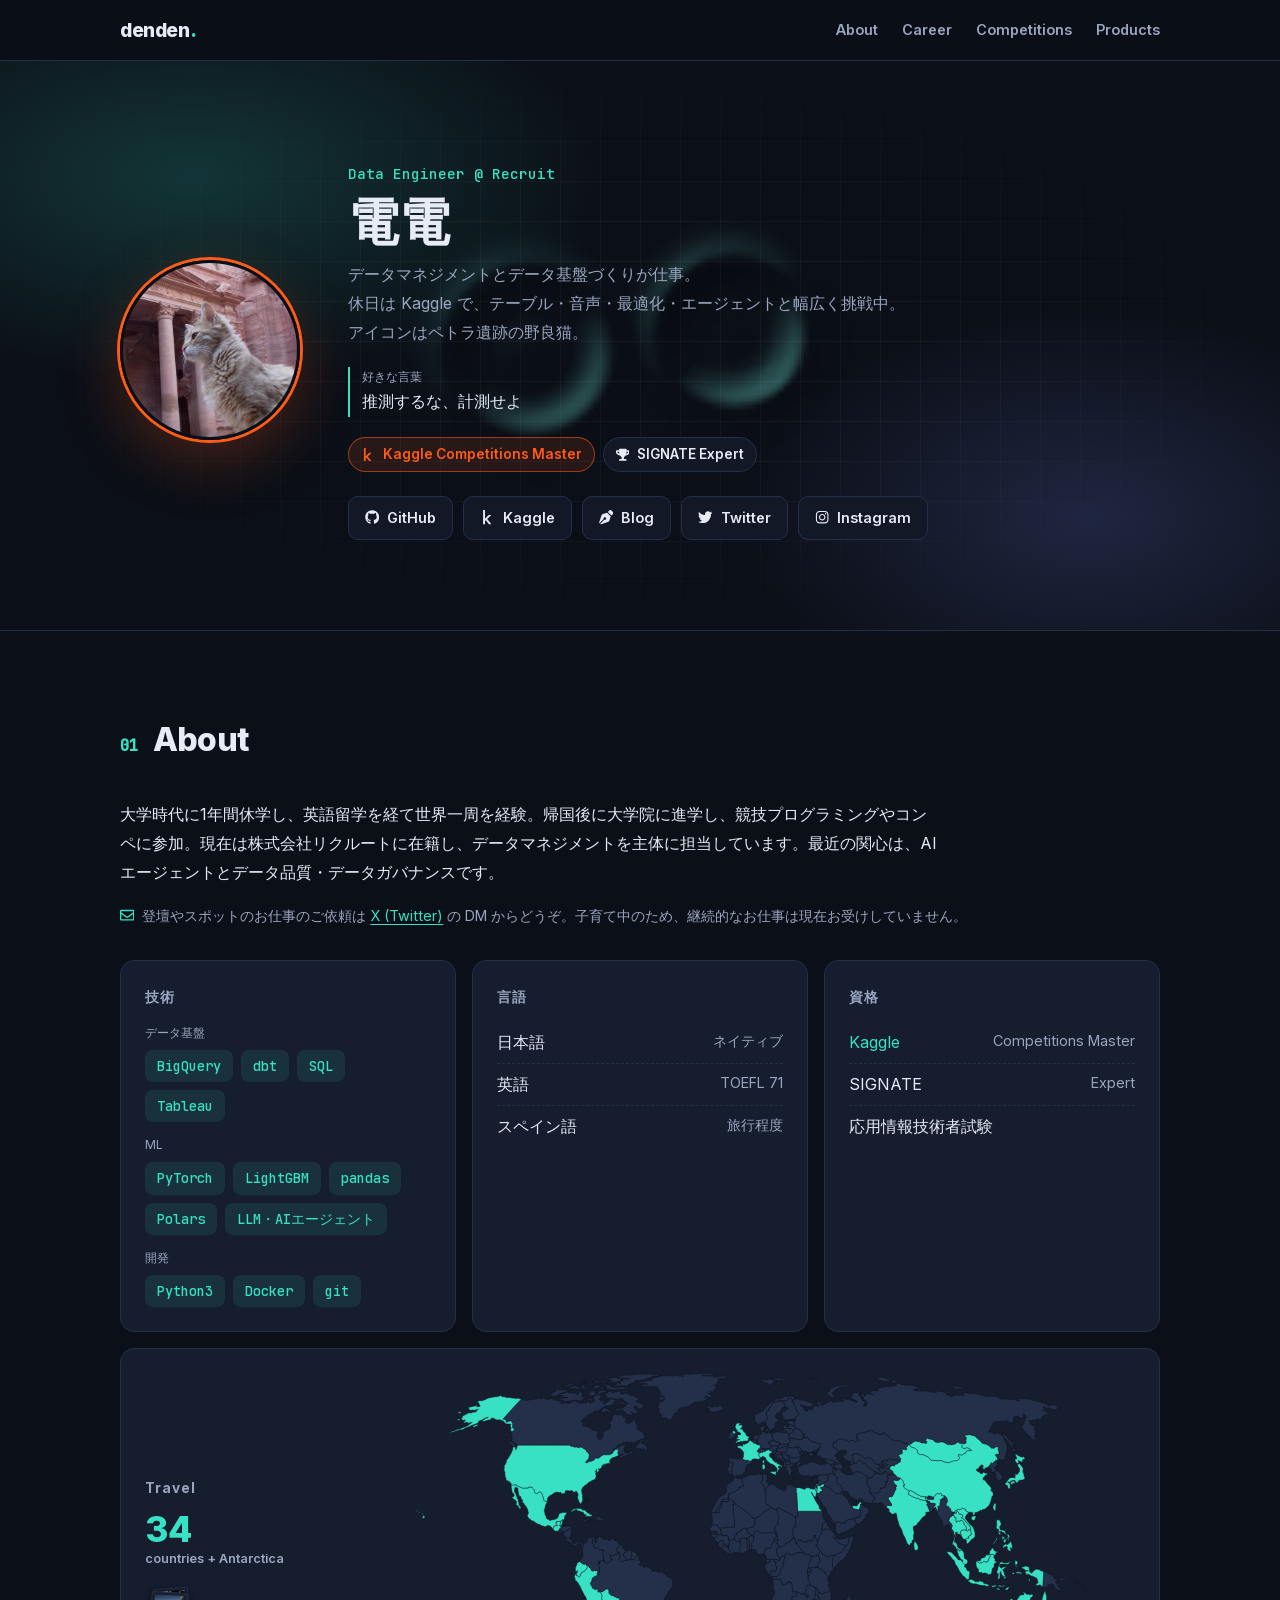
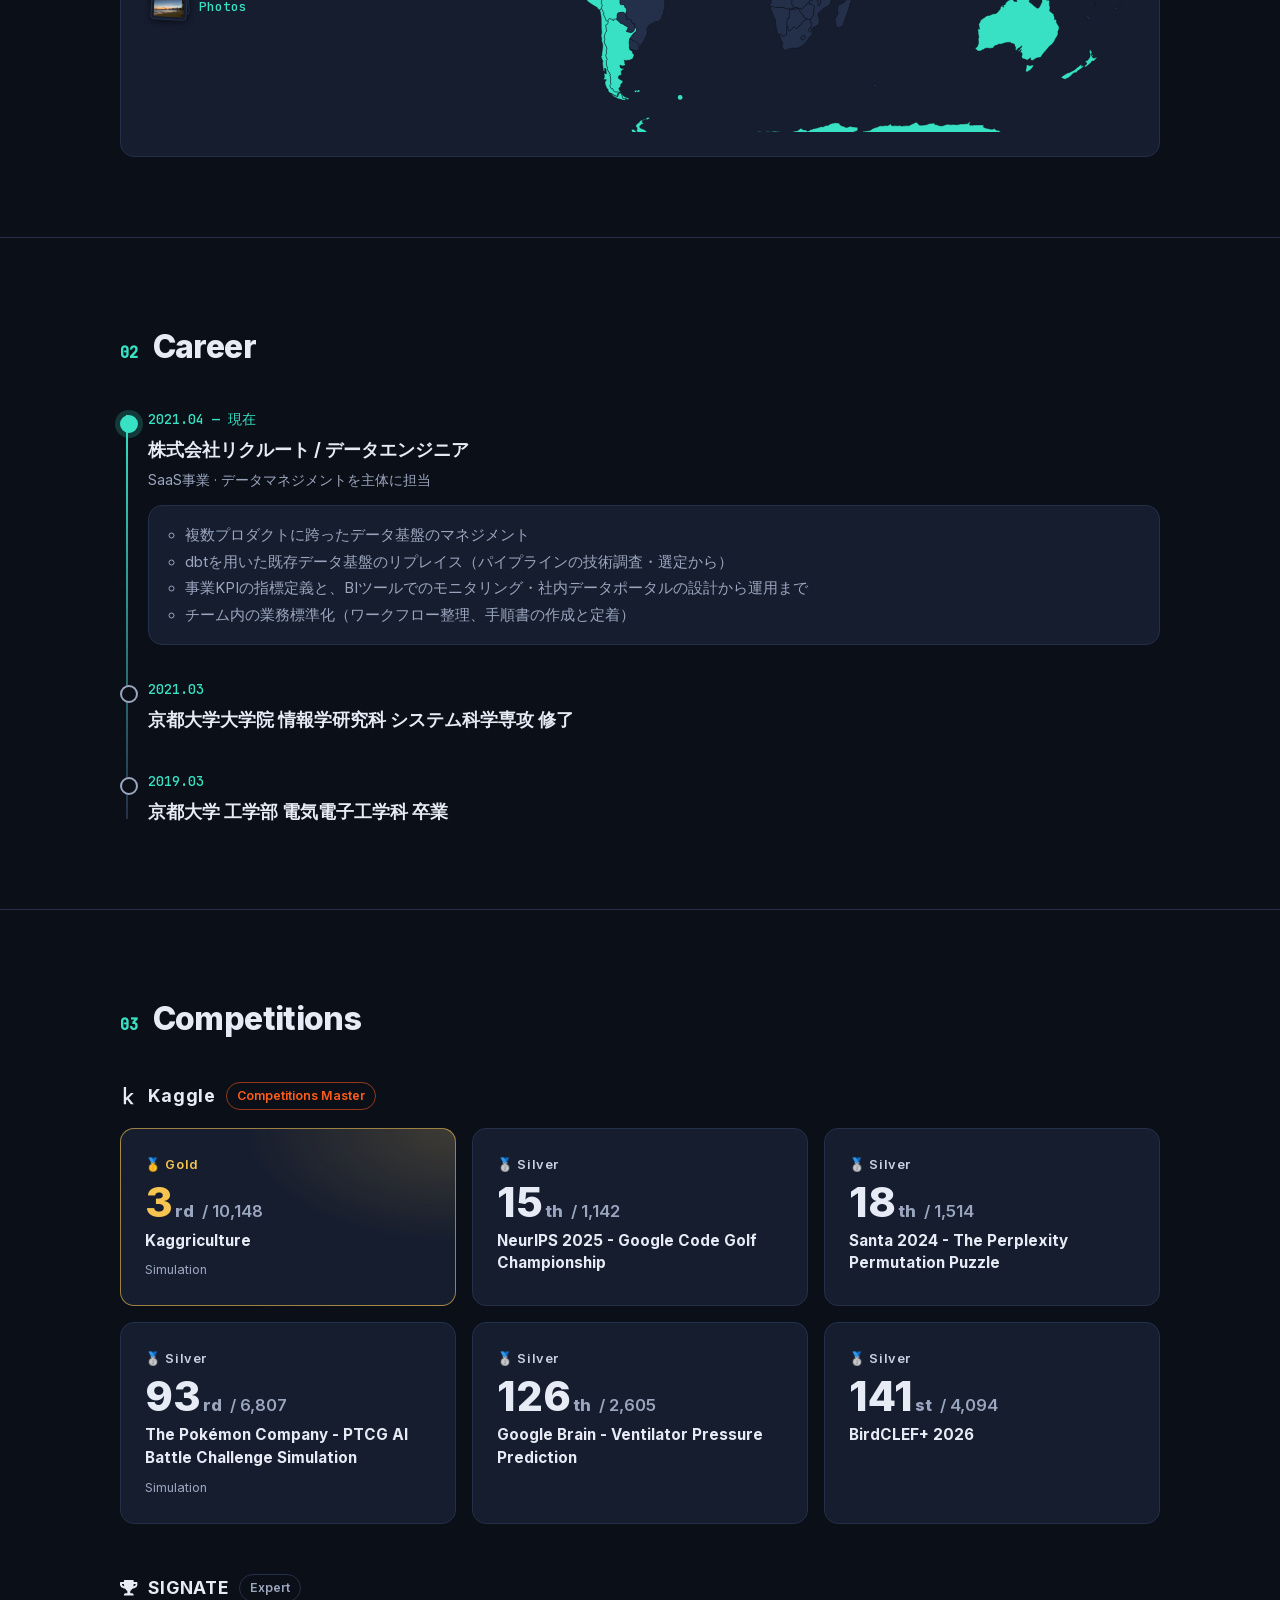
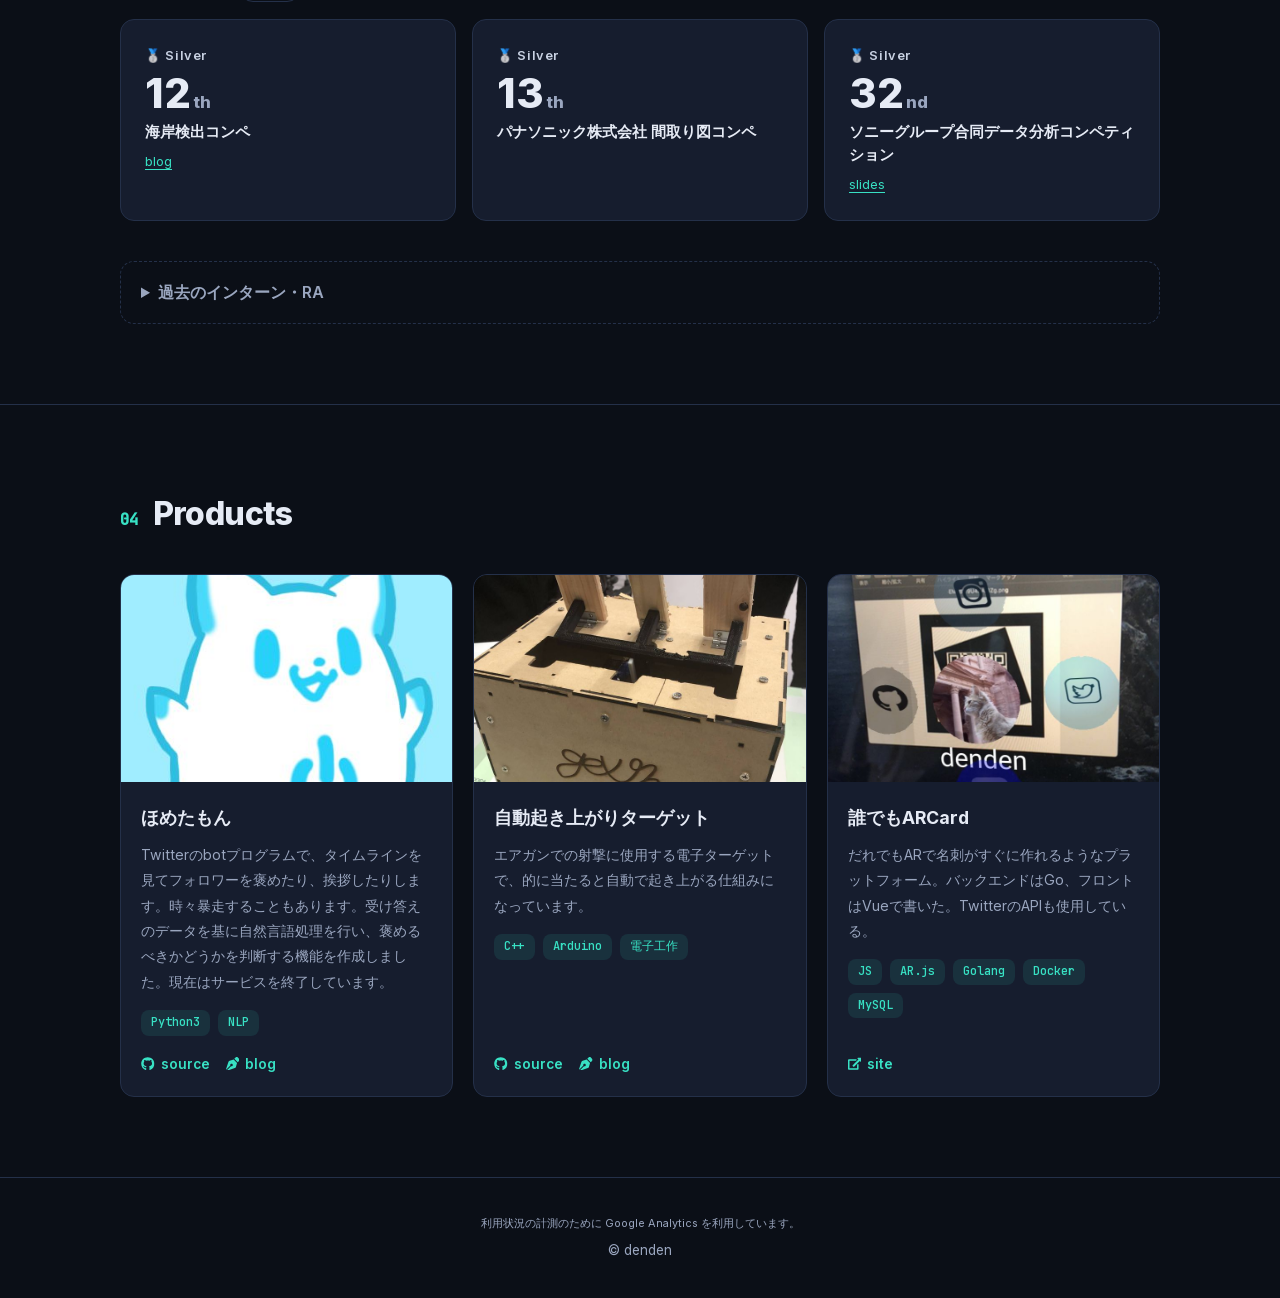
==== commit 70ee6994: "Merge pull request #35 from seven320/feature/basic-improvements-20261111 基礎的な改善: canonical、見出し階層、SRI" ====
--- a/index.html
+++ b/index.html
@@ -7,6 +7,8 @@
   <meta name="viewport" content="width=device-width, initial-scale=1.0">
   <title>電電のページ</title>
   <meta name="description" content="データエンジニア 電電(denden) のプロフィールページ">
+  <!-- /index.html やクエリ付きの URL で開かれても、検索エンジンにはこの URL を正として伝える -->
+  <link rel="canonical" href="https://seven320.github.io/">
   <!-- SNSでシェアしたときのカード -->
   <meta property="og:type" content="website">
   <meta property="og:url" content="https://seven320.github.io/">
@@ -231,34 +233,34 @@
           <article class="medal-card gold">
             <p class="medal">🥇 Gold</p>
             <p class="rank">3<small>rd</small><span class="of">/ 10,148</span></p>
-            <h3><a href="https://www.kaggle.com/competitions/kaggriculture" class="card-link">Kaggriculture</a></h3>
+            <h4><a href="https://www.kaggle.com/competitions/kaggriculture" class="card-link">Kaggriculture</a></h4>
             <p class="meta">Simulation</p>
           </article>
           <article class="medal-card">
             <p class="medal">🥈 Silver</p>
             <p class="rank">15<small>th</small><span class="of">/ 1,142</span></p>
-            <h3><a href="https://www.kaggle.com/competitions/google-code-golf-2025" class="card-link">NeurIPS 2025 - Google Code Golf Championship</a></h3>
+            <h4><a href="https://www.kaggle.com/competitions/google-code-golf-2025" class="card-link">NeurIPS 2025 - Google Code Golf Championship</a></h4>
           </article>
           <article class="medal-card">
             <p class="medal">🥈 Silver</p>
             <p class="rank">18<small>th</small><span class="of">/ 1,514</span></p>
-            <h3><a href="https://www.kaggle.com/competitions/santa-2024" class="card-link">Santa 2024 - The Perplexity Permutation Puzzle</a></h3>
+            <h4><a href="https://www.kaggle.com/competitions/santa-2024" class="card-link">Santa 2024 - The Perplexity Permutation Puzzle</a></h4>
           </article>
           <article class="medal-card">
             <p class="medal">🥈 Silver</p>
             <p class="rank">93<small>rd</small><span class="of">/ 6,807</span></p>
-            <h3><a href="https://www.kaggle.com/competitions/pokemon-tcg-ai-battle" class="card-link">The Pokémon Company - PTCG AI Battle Challenge Simulation</a></h3>
+            <h4><a href="https://www.kaggle.com/competitions/pokemon-tcg-ai-battle" class="card-link">The Pokémon Company - PTCG AI Battle Challenge Simulation</a></h4>
             <p class="meta">Simulation</p>
           </article>
           <article class="medal-card">
             <p class="medal">🥈 Silver</p>
             <p class="rank">126<small>th</small><span class="of">/ 2,605</span></p>
-            <h3><a href="https://www.kaggle.com/competitions/ventilator-pressure-prediction" class="card-link">Google Brain - Ventilator Pressure Prediction</a></h3>
+            <h4><a href="https://www.kaggle.com/competitions/ventilator-pressure-prediction" class="card-link">Google Brain - Ventilator Pressure Prediction</a></h4>
           </article>
           <article class="medal-card">
             <p class="medal">🥈 Silver</p>
             <p class="rank">141<small>st</small><span class="of">/ 4,094</span></p>
-            <h3><a href="https://www.kaggle.com/competitions/birdclef-2026" class="card-link">BirdCLEF+ 2026</a></h3>
+            <h4><a href="https://www.kaggle.com/competitions/birdclef-2026" class="card-link">BirdCLEF+ 2026</a></h4>
           </article>
         </div>
 
@@ -267,18 +269,18 @@
           <article class="medal-card">
             <p class="medal">🥈 Silver</p>
             <p class="rank">12<small>th</small></p>
-            <h3><a href="https://signate.jp/competitions/284" class="card-link">海岸検出コンペ</a></h3>
+            <h4><a href="https://signate.jp/competitions/284" class="card-link">海岸検出コンペ</a></h4>
             <p class="meta"><a href="https://denden-seven.hatenablog.com/entry/coastline">blog</a></p>
           </article>
           <article class="medal-card">
             <p class="medal">🥈 Silver</p>
             <p class="rank">13<small>th</small></p>
-            <h3><a href="https://user.competition.signate.jp/ja/competition/detail/?competition=f69a9e560fc1425cb7737a6221af9359" class="card-link">パナソニック株式会社 間取り図コンペ</a></h3>
+            <h4><a href="https://user.competition.signate.jp/ja/competition/detail/?competition=f69a9e560fc1425cb7737a6221af9359" class="card-link">パナソニック株式会社 間取り図コンペ</a></h4>
           </article>
           <article class="medal-card">
             <p class="medal">🥈 Silver</p>
             <p class="rank">32<small>nd</small></p>
-            <h3><a href="https://user.competition.signate.jp/ja/competition/detail/?competition=baf8c590d2274766b08b57a821387803" class="card-link">ソニーグループ合同データ分析コンペティション</a></h3>
+            <h4><a href="https://user.competition.signate.jp/ja/competition/detail/?competition=baf8c590d2274766b08b57a821387803" class="card-link">ソニーグループ合同データ分析コンペティション</a></h4>
             <p class="meta"><a href="https://docs.google.com/presentation/d/1uQlXY5uBzi0eykS2nM_Kw-N1N0KYd7GkTHcVYKerdrM/edit#slide=id.p">slides</a></p>
           </article>
         </div>
@@ -425,12 +427,11 @@
   <script>
   // heroの背景に水面を作る
   // 時刻(秒)をSHA-256でハッシュ化した値で水滴を落とし、波動方程式で波紋を広げて、水面の傾きから光の当たり方を描く
-  // 波の計算は粗いマス目のまま CPU で行い、描くのは WebGL2 で画面の解像度に合わせてなめらかに補間する。
-  // WebGL2 が使えないときは、マス目の解像度で 2D の canvas に描いて引き伸ばす
   (function() {
     var hero = document.querySelector('.hero');
     var canvas = document.querySelector('.hero-fx');
     if (!hero || !canvas || !canvas.getContext) return;
+    var ctx = canvas.getContext('2d');
     var motion = window.siteMotion;
 
     var CELL = 6;          // 水面1マスの大きさ(px)
@@ -438,9 +439,7 @@
     var VISIBLE_RADIUS = 0.5;  // 水滴を落とす範囲(マスクの楕円の半径に対する割合)
     var MAX_HEIGHT = 500;  // 水面の高さの上限(連打で波が大きくなりすぎないように)
     var LIGHT = [-0.6, -0.8]; // 光の向き(左上から)
-    var SLOPE_SCALE = 120; // 傾きを明るさに直すときの割る数(大きいほど淡い)
-    var MAX_PIXEL_RATIO = 2;  // これより細かい画面でも、描く解像度はここまでにする
-    var cols, rows, cur, prev;
+    var cols, rows, cur, prev, image;
     var lastSecond = -1;
     var lastFrame = 0;
     var visible = true;
@@ -469,7 +468,9 @@
       rows = nextRows;
       cur = new Float32Array(cols * rows);
       prev = new Float32Array(cols * rows);
-      painter.resize();
+      canvas.width = cols;
+      canvas.height = rows;
+      image = ctx.createImageData(cols, rows);
     }
 
     // 双曲線正割
@@ -524,179 +525,29 @@
       prev = tmp;
     }
 
-    // ---- 描き方(WebGL2) ----
-    // CPU で各マスの「光の当たり具合」を計算してテクスチャで渡し、シェーダーが画素ごとに補間して色にする
-    var VERTEX = [
-      '#version 300 es',
-      'out vec2 uv;',
-      'void main() {',
-      // 頂点データを持たずに、画面全体を覆う三角形を1枚描く
-      '  vec2 p = vec2(float((gl_VertexID << 1) & 2), float(gl_VertexID & 2));',
-      '  uv = vec2(p.x, 1.0 - p.y);',
-      '  gl_Position = vec4(p * 2.0 - 1.0, 0.0, 1.0);',
-      '}'
-    ].join('\n');
-    var FRAGMENT = [
-      '#version 300 es',
-      'precision highp float;',
-      'uniform sampler2D light;',
-      'uniform vec2 grid;',   // マスの数(横, 縦)
-      'in vec2 uv;',
-      'out vec4 color;',
-      // 3次のBスプラインで補間する。隣のマスとの境目に折れ目が出ない。
-      // テクスチャの線形補間を使って、16マスぶんを4回の読み出しで済ませる
-      'float smoothLight(vec2 p) {',
-      '  p -= 0.5;',
-      '  vec2 i = floor(p);',
-      '  vec2 f = p - i;',
-      '  vec2 f2 = f * f;',
-      '  vec2 f3 = f2 * f;',
-      '  vec2 w0 = (1.0 - 3.0 * f + 3.0 * f2 - f3) / 6.0;',
-      '  vec2 w1 = (4.0 - 6.0 * f2 + 3.0 * f3) / 6.0;',
-      '  vec2 w3 = f3 / 6.0;',
-      '  vec2 w2 = 1.0 - w0 - w1 - w3;',
-      '  vec2 g0 = w0 + w1;',
-      '  vec2 g1 = w2 + w3;',
-      '  vec2 h0 = (i - 0.5 + w1 / g0) / grid;',
-      '  vec2 h1 = (i + 1.5 + w3 / g1) / grid;',
-      '  return g0.y * (g0.x * texture(light, vec2(h0.x, h0.y)).r + g1.x * texture(light, vec2(h1.x, h0.y)).r)',
-      '       + g1.y * (g0.x * texture(light, vec2(h0.x, h1.y)).r + g1.x * texture(light, vec2(h1.x, h1.y)).r);',
-      '}',
-      'void main() {',
-      // tanhで明るさを-1〜1になめらかに収める(強い波でも白飛びしない)
-      '  float shade = tanh(smoothLight(uv * grid));',
-      // 光が当たる面はアクセント色のハイライト、当たらない面は影。色は透明度を掛けた値で出す
-      '  float lit = max(shade, 0.0);',
-      '  float alpha = lit + max(-shade, 0.0) * (200.0 / 255.0);',
-      '  color = vec4(vec3(120.0, 240.0, 220.0) / 255.0 * lit, alpha);',
-      // 淡いグラデーションに縞が出ないよう、画素ごとに1階調ぶんのばらつきを足す
-      '  float noise = fract(sin(dot(gl_FragCoord.xy, vec2(12.9898, 78.233))) * 43758.5453) - 0.5;',
-      '  color = max(color + noise / 255.0 * step(0.004, alpha), 0.0);',
-      '}'
-    ].join('\n');
-
-    function createGLPainter() {
-      var gl = canvas.getContext('webgl2', { antialias: false, depth: false, stencil: false, powerPreference: 'low-power' });
-      if (!gl) return null;
-      var light = null;   // 各マスの光の当たり具合
-      var gridUniform = null;
-      var ok = false;
-
-      function compile(type, source) {
-        var shader = gl.createShader(type);
-        gl.shaderSource(shader, source);
-        gl.compileShader(shader);
-        return shader;
+    function render() {
+      var data = image.data;
+      for (var y = 1; y < rows - 1; y++) {
+        for (var x = 1; x < cols - 1; x++) {
+          var i = y * cols + x;
+          // 水面の傾き
+          var nx = cur[i - 1] - cur[i + 1];
+          var ny = cur[i - cols] - cur[i + cols];
+          // tanhで明るさを-1〜1になめらかに収める(強い波でも白飛びしない)
+          var shade = Math.tanh((nx * LIGHT[0] + ny * LIGHT[1]) / 120);
+          var o = i * 4;
+          if (shade > 0) {
+            // 光が当たる面: アクセント色のハイライト
+            data[o] = 120; data[o + 1] = 240; data[o + 2] = 220;
+            data[o + 3] = shade * 255;
+          } else {
+            // 光が当たらない面: 影
+            data[o] = 0; data[o + 1] = 0; data[o + 2] = 0;
+            data[o + 3] = -shade * 200;
+          }
+        }
       }
-
-      // 描く準備。GPU の状態が失われたあと(webglcontextrestored)にもやり直す
-      function setup() {
-        var program = gl.createProgram();
-        gl.attachShader(program, compile(gl.VERTEX_SHADER, VERTEX));
-        gl.attachShader(program, compile(gl.FRAGMENT_SHADER, FRAGMENT));
-        gl.linkProgram(program);
-        ok = !!gl.getProgramParameter(program, gl.LINK_STATUS);
-        if (!ok) return false;
-        gl.useProgram(program);
-        gridUniform = gl.getUniformLocation(program, 'grid');
-        gl.bindTexture(gl.TEXTURE_2D, gl.createTexture());
-        gl.texParameteri(gl.TEXTURE_2D, gl.TEXTURE_MIN_FILTER, gl.LINEAR);
-        gl.texParameteri(gl.TEXTURE_2D, gl.TEXTURE_MAG_FILTER, gl.LINEAR);
-        gl.texParameteri(gl.TEXTURE_2D, gl.TEXTURE_WRAP_S, gl.CLAMP_TO_EDGE);
-        gl.texParameteri(gl.TEXTURE_2D, gl.TEXTURE_WRAP_T, gl.CLAMP_TO_EDGE);
-        if (cols) allocate();
-        return true;
-      }
-
-      function allocate() {
-        light = new Float32Array(cols * rows);
-        // 16ビットの小数のテクスチャは、拡張機能なしで線形補間できる
-        gl.texImage2D(gl.TEXTURE_2D, 0, gl.R16F, cols, rows, 0, gl.RED, gl.FLOAT, light);
-        gl.uniform2f(gridUniform, cols, rows);
-        gl.viewport(0, 0, canvas.width, canvas.height);
-      }
-
-      if (!setup()) return null;
-      canvas.addEventListener('webglcontextlost', function(e) {
-        e.preventDefault();
-        ok = false;
-      });
-      canvas.addEventListener('webglcontextrestored', setup);
-
-      return {
-        resize: function() {
-          var ratio = Math.min(window.devicePixelRatio || 1, MAX_PIXEL_RATIO);
-          canvas.width = Math.round(hero.clientWidth * ratio);
-          canvas.height = Math.round(hero.clientHeight * ratio);
-          if (ok) allocate();
-        },
-        paint: function() {
-          if (!ok) return;
-          for (var y = 1; y < rows - 1; y++) {
-            for (var x = 1; x < cols - 1; x++) {
-              var i = y * cols + x;
-              // 水面の傾きと光の向きから、光の当たり具合を出す
-              light[i] = ((cur[i - 1] - cur[i + 1]) * LIGHT[0] + (cur[i - cols] - cur[i + cols]) * LIGHT[1]) / SLOPE_SCALE;
-            }
-          }
-          gl.texSubImage2D(gl.TEXTURE_2D, 0, 0, 0, cols, rows, gl.RED, gl.FLOAT, light);
-          gl.drawArrays(gl.TRIANGLES, 0, 3);
-        },
-        clear: function() {
-          if (!ok) return;
-          gl.clearColor(0, 0, 0, 0);
-          gl.clear(gl.COLOR_BUFFER_BIT);
-        }
-      };
-    }
-
-    // ---- 描き方(2D の canvas。WebGL2 が使えないとき) ----
-    function create2DPainter() {
-      var ctx = canvas.getContext('2d');
-      var image = null;
-      return {
-        resize: function() {
-          canvas.width = cols;
-          canvas.height = rows;
-          image = ctx.createImageData(cols, rows);
-        },
-        paint: function() {
-          var data = image.data;
-          for (var y = 1; y < rows - 1; y++) {
-            for (var x = 1; x < cols - 1; x++) {
-              var i = y * cols + x;
-              // 水面の傾き
-              var nx = cur[i - 1] - cur[i + 1];
-              var ny = cur[i - cols] - cur[i + cols];
-              // tanhで明るさを-1〜1になめらかに収める(強い波でも白飛びしない)
-              var shade = Math.tanh((nx * LIGHT[0] + ny * LIGHT[1]) / SLOPE_SCALE);
-              var o = i * 4;
-              if (shade > 0) {
-                // 光が当たる面: アクセント色のハイライト
-                data[o] = 120; data[o + 1] = 240; data[o + 2] = 220;
-                data[o + 3] = shade * 255;
-              } else {
-                // 光が当たらない面: 影
-                data[o] = 0; data[o + 1] = 0; data[o + 2] = 0;
-                data[o + 3] = -shade * 200;
-              }
-            }
-          }
-          ctx.putImageData(image, 0, 0);
-        },
-        clear: function() {
-          ctx.clearRect(0, 0, canvas.width, canvas.height);
-        }
-      };
-    }
-
-    var painter = createGLPainter();
-    if (!painter) {
-      // WebGL2 の準備に途中で失敗した canvas は 2D で使えないので、新しいものに取り替える
-      var replacement = canvas.cloneNode(false);
-      canvas.replaceWith(replacement);
-      canvas = replacement;
-      painter = create2DPainter();
+      ctx.putImageData(image, 0, 0);
     }
 
     function loop(now) {
@@ -711,7 +562,7 @@
       lastFrame = now - ((now - lastFrame) % interval);
       rainFromClock();
       step();
-      painter.paint();
+      render();
     }
 
     function shouldRun() {
@@ -724,7 +575,7 @@
         running = true;
         requestAnimationFrame(loop);
       }
-      if (motion.reduced) painter.clear();
+      if (motion.reduced) ctx.clearRect(0, 0, canvas.width, canvas.height);
     }
 
     // 画面上の位置を水面のマスに変換する(canvasは引き伸ばして表示している)
